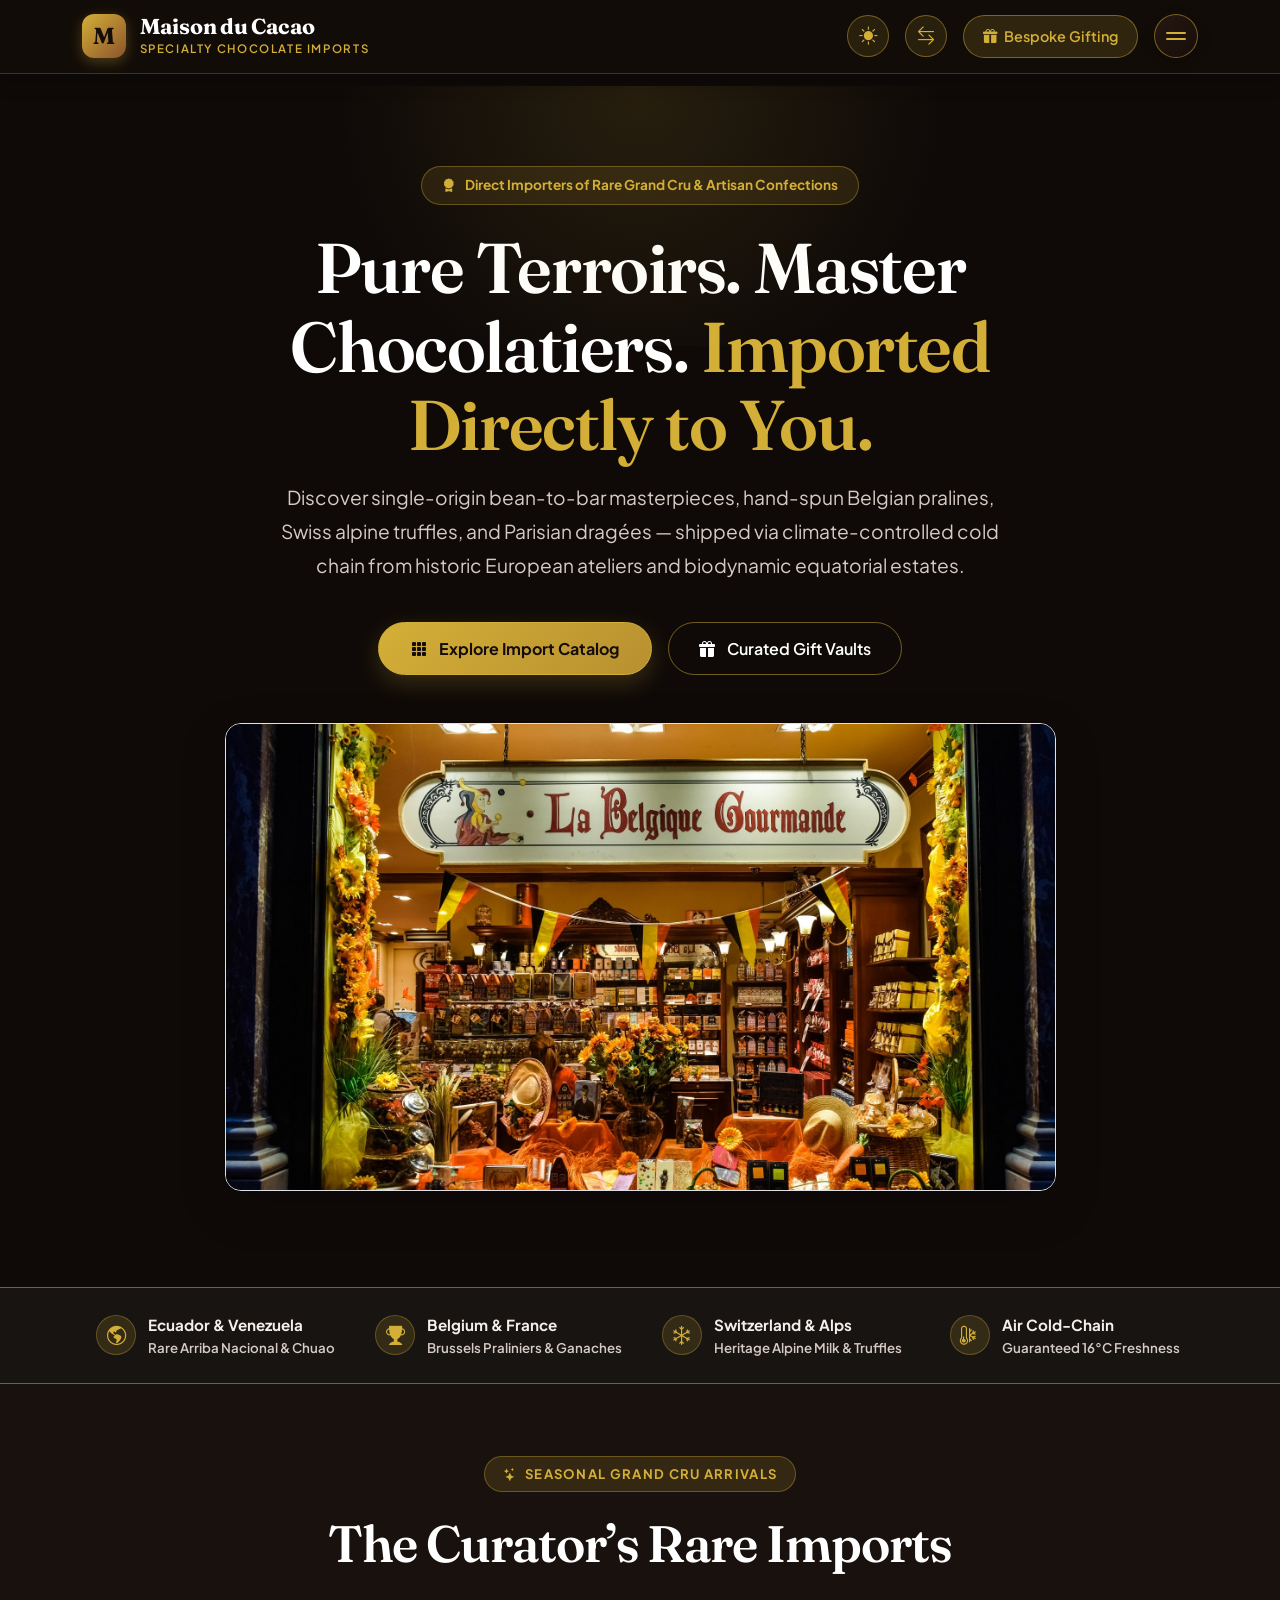
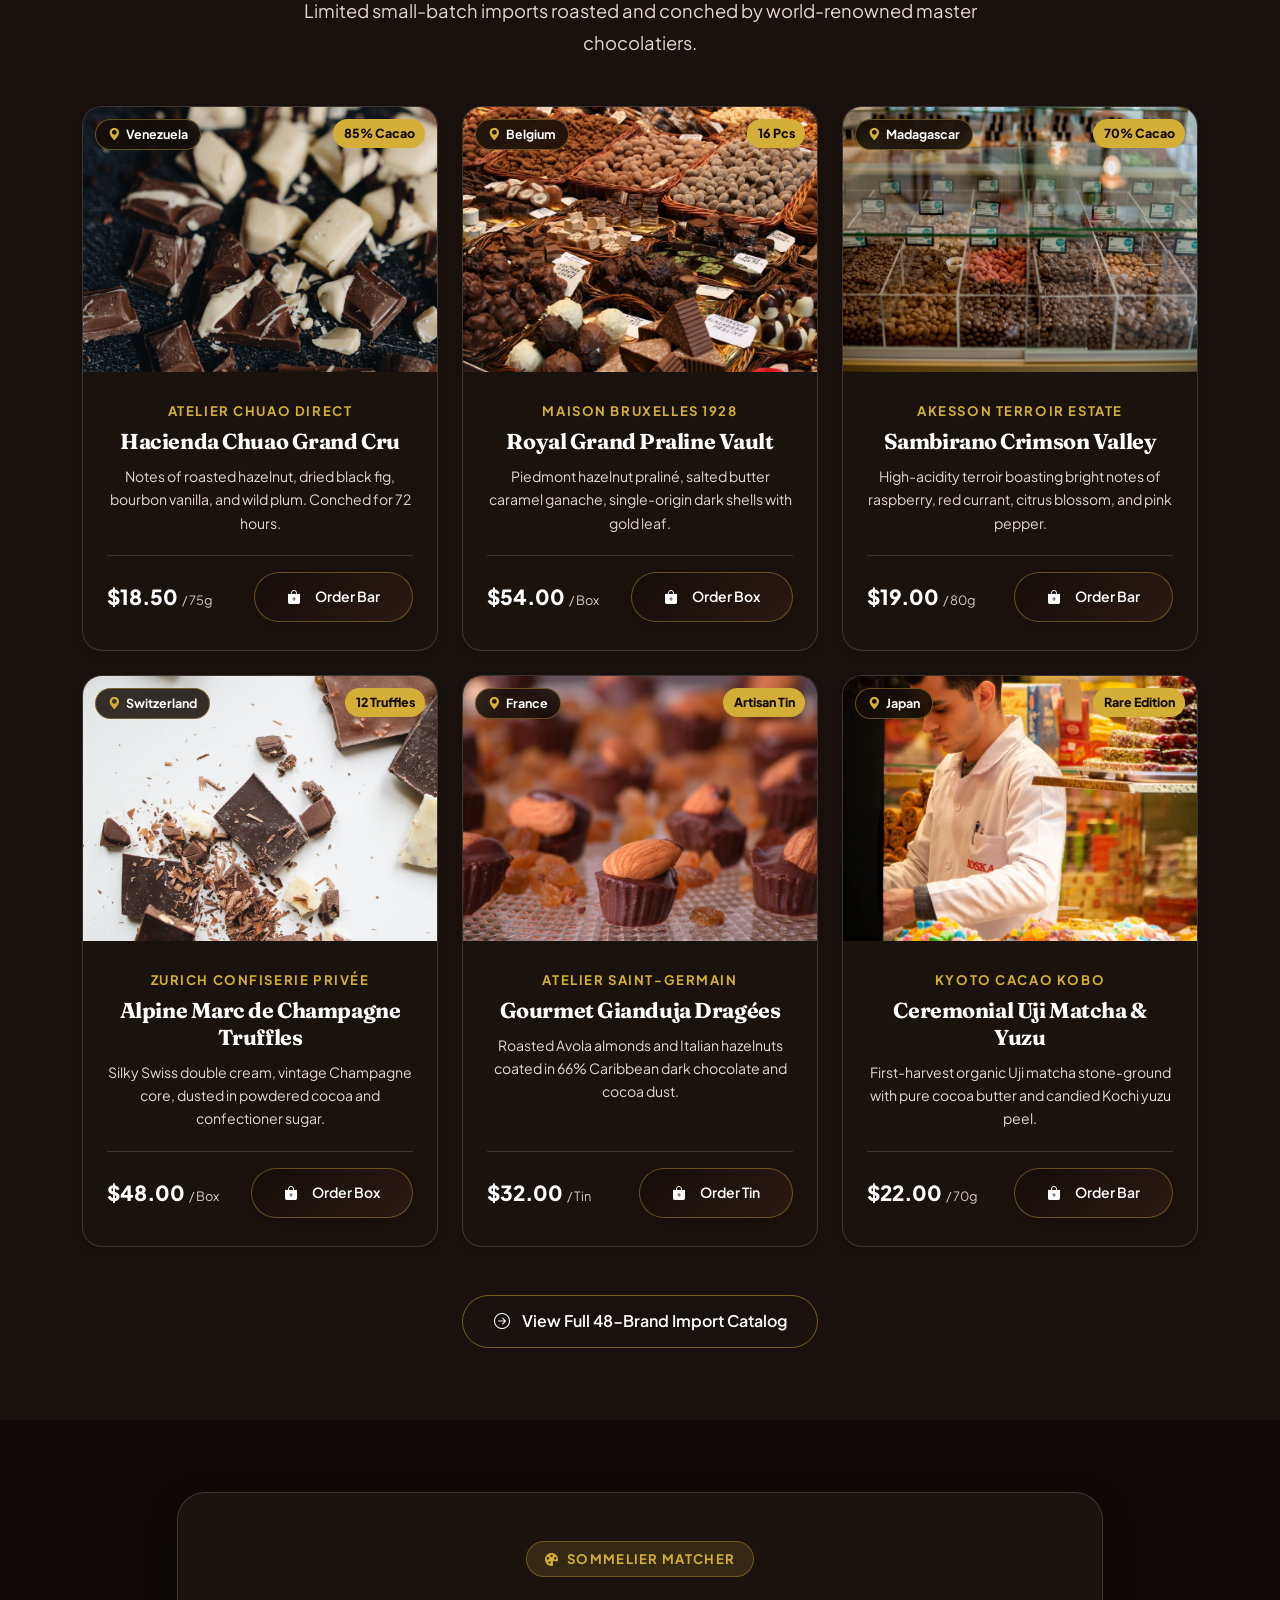
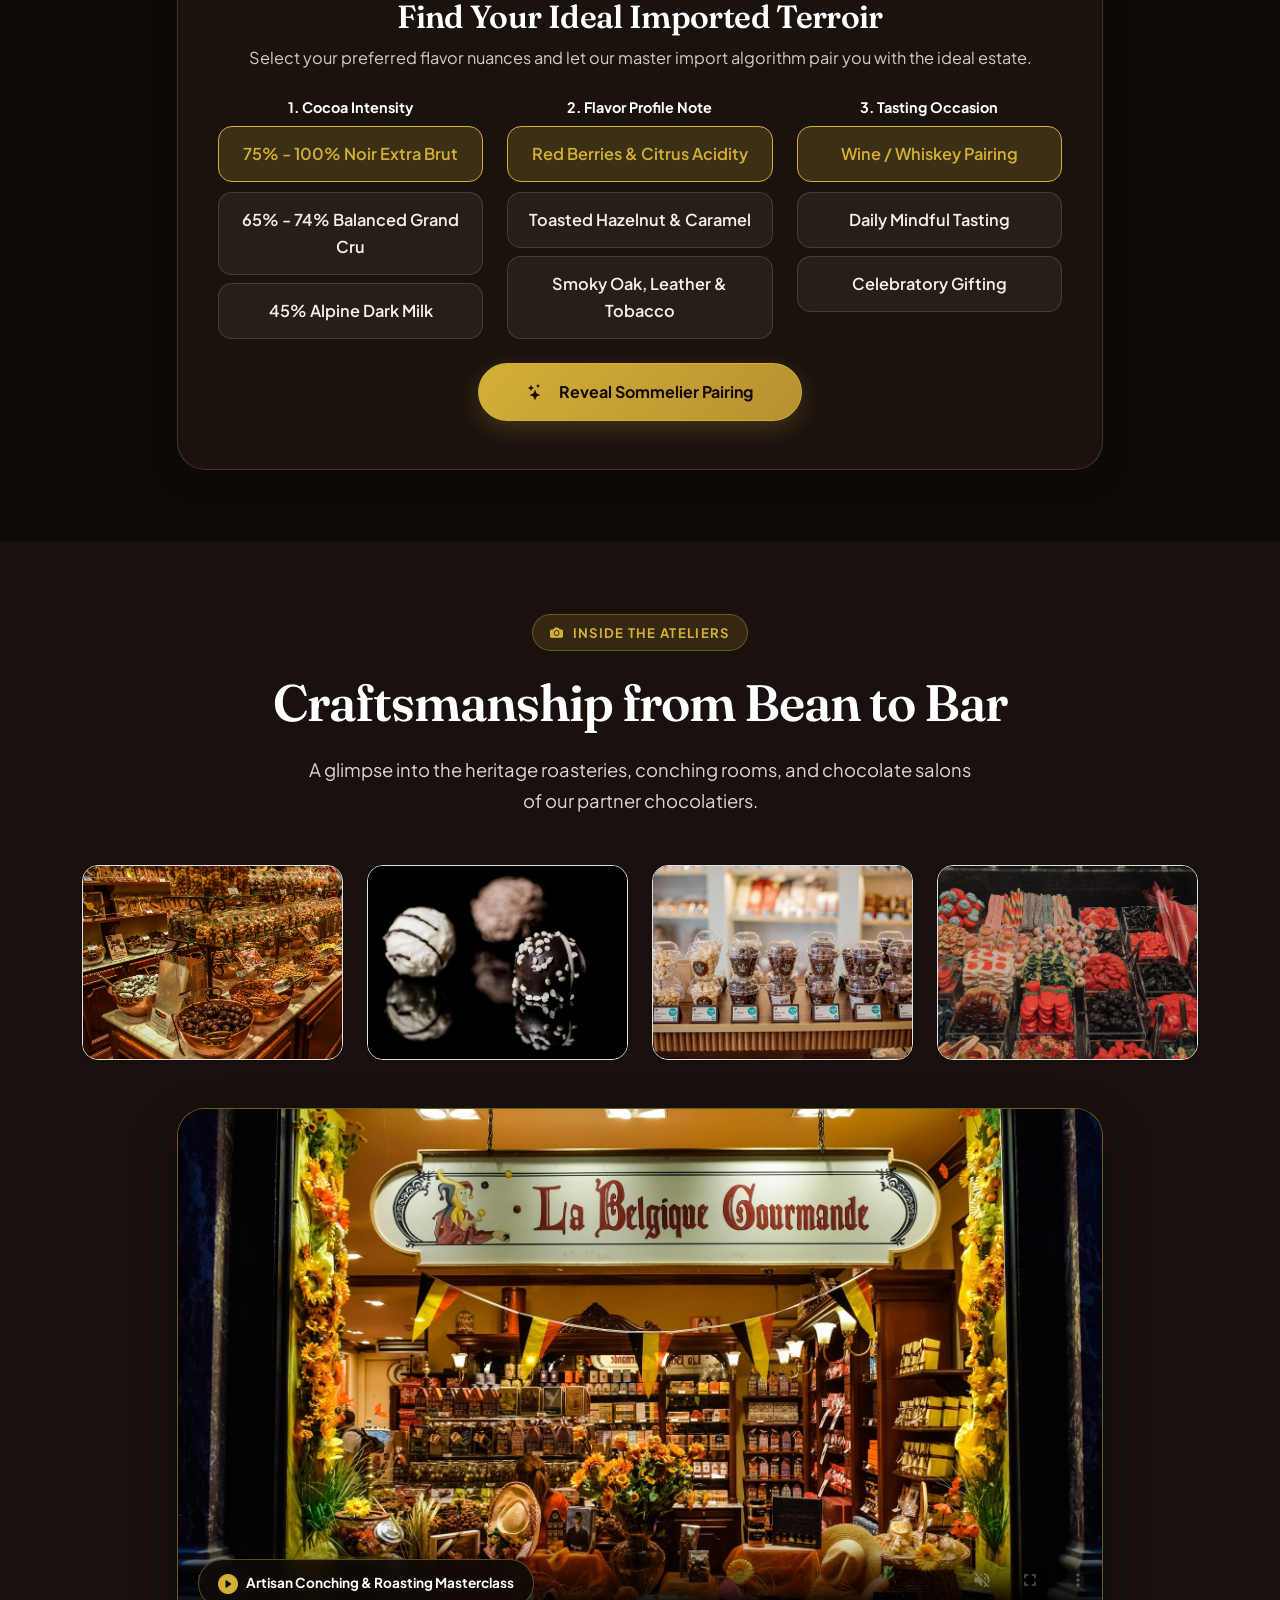
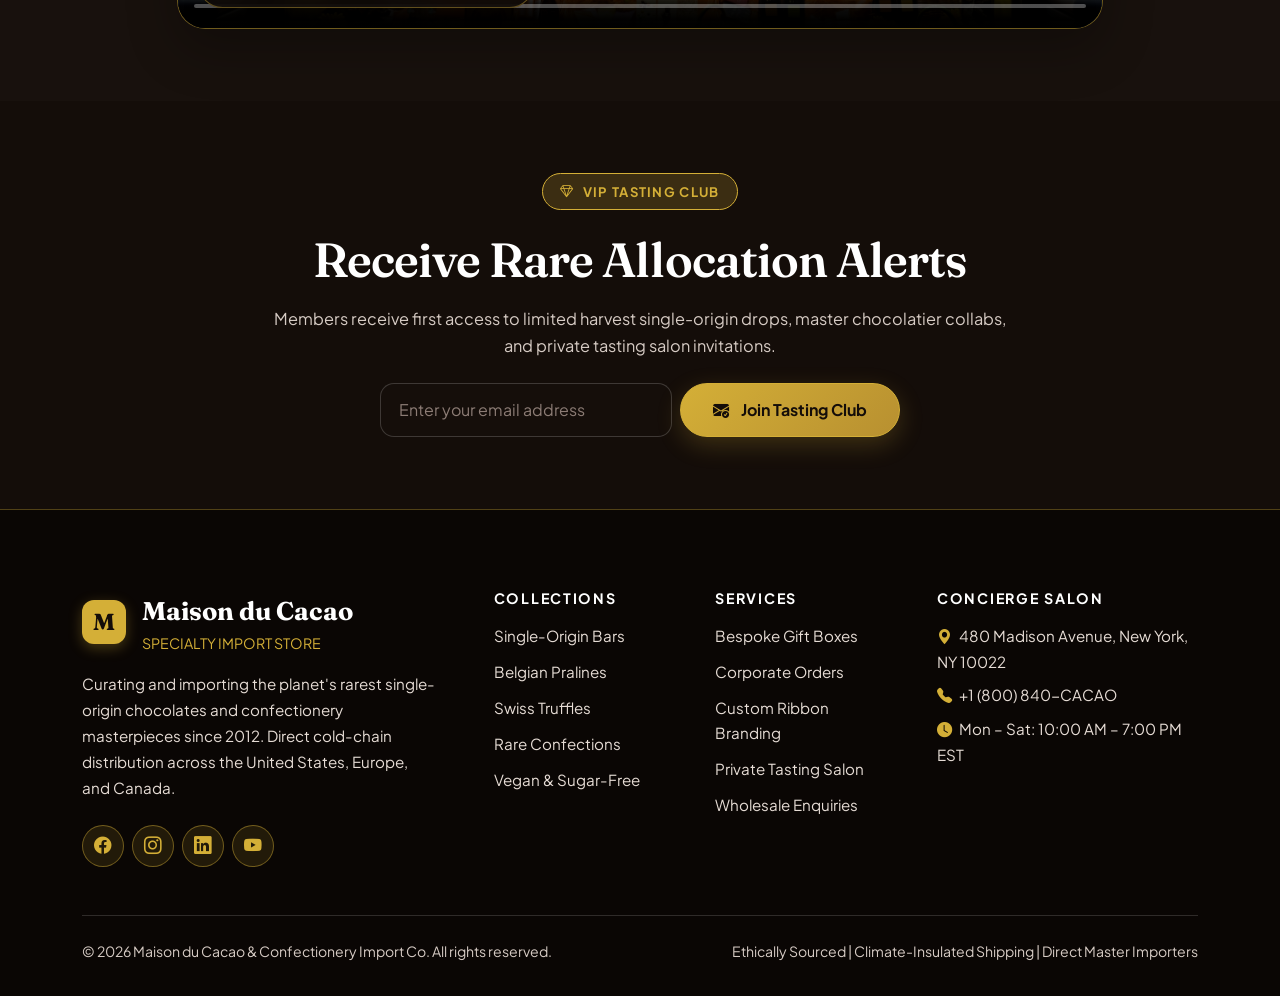
==== index.html @ 56e6d4a6 "feat: complete Maison du Cacao specialty chocolate import store website" ====
<!DOCTYPE html>
<html lang="en" dir="ltr" data-theme="dark">
<head>
  <meta charset="UTF-8">
  <meta name="viewport" content="width=device-width, initial-scale=1.0">
  <title>Maison du Cacao | Specialty Chocolate & Confectionery Import Store</title>
  <meta name="description" content="Direct importers and purveyors of the world's finest single-origin chocolates, Grand Cru tablets, artisanal Belgian pralines, Swiss truffles, and luxury corporate gifting.">

  <!-- Favicon -->
  <link rel="icon" href="data:image/svg+xml,<svg xmlns='http://www.w3.org/2000/svg' viewBox='0 0 100 100'><rect width='100' height='100' rx='20' fill='%23140D09'/><text x='50%' y='66%' font-size='50' font-family='serif' fill='%23D4AF37' text-anchor='middle'>M</text></svg>">

  <!-- Bootstrap 5.3 & Icons -->
  <link href="https://cdn.jsdelivr.net/npm/bootstrap@5.3.3/dist/css/bootstrap.min.css" rel="stylesheet">
  <link rel="stylesheet" href="https://cdn.jsdelivr.net/npm/bootstrap-icons@1.11.3/font/bootstrap-icons.min.css">
  
  <!-- Custom Luxury Stylesheet -->
  <link rel="stylesheet" href="css/style.css">
</head>
<body>

  <!-- Fixed Straight-Line Navigation -->
  <nav class="navbar cacao-navbar fixed-top">
    <div class="container">
      <div class="navbar-straight-wrapper">
        
        <!-- LOGO (Left) -->
        <a class="brand-logo-wrap" href="index.html">
          <div class="brand-symbol">M</div>
          <div class="brand-text-block">
            <span class="brand-name">Maison du Cacao</span>
            <span class="brand-tagline">Specialty Chocolate Imports</span>
          </div>
        </a>

        <!-- Right Side: Theme Toggle + RTL Toggle + Concierge + Magnetic MENU ☰ -->
        <div class="d-flex align-items-center gap-2 gap-sm-3">
          <button type="button" class="theme-toggle-btn" title="Toggle Dark/Light Mode" aria-label="Toggle Theme">
            <i class="bi bi-sun-fill text-gold"></i>
          </button>

          <button type="button" class="dir-toggle-btn" title="Toggle RTL / LTR Direction" aria-label="Toggle Direction">
            <i class="bi bi-arrow-left-right"></i>
          </button>

          <a href="gifting.html" class="concierge-pill d-none d-md-inline-flex">
            <i class="bi bi-gift-fill"></i> Bespoke Gifting
          </a>

          <button type="button" class="magnetic-menu-btn" title="Open Menu" aria-label="Open Fullscreen Menu">
            <div class="menu-hamburger-icon">
              <span></span>
              <span></span>
            </div>
          </button>
        </div>

      </div>
    </div>
  </nav>

  <!-- Fullscreen Magnetic Navigation Overlay -->
  <div id="fullscreenNavOverlay" class="fullscreen-nav-overlay">
    <div class="nav-overlay-header">
      <a class="brand-logo-wrap" href="index.html">
        <div class="brand-symbol" style="background: var(--cacao-gold); color: #140D09;">M</div>
        <div class="brand-text-block">
          <span class="brand-name text-white">Maison du Cacao</span>
          <span class="brand-tagline text-gold">Grand Cru & Confectionery Imports</span>
        </div>
      </a>
      <div class="d-flex align-items-center gap-2">
        <button type="button" class="theme-toggle-btn" title="Toggle Theme" aria-label="Toggle Theme"><i class="bi bi-sun-fill text-gold"></i></button>
        <button type="button" class="dir-toggle-btn" title="Toggle RTL/LTR" aria-label="Toggle Direction"><i class="bi bi-arrow-left-right text-white"></i></button>
        <button type="button" id="navCloseBtn" class="nav-close-btn" aria-label="Close Menu"><span>Close</span> <i class="bi bi-x-lg"></i></button>
      </div>
    </div>

    <div class="nav-overlay-body">
      <ul class="overlay-menu-list">
        <li class="overlay-menu-item">
          <a href="index.html" class="overlay-menu-link" data-preview-img="previewHome1">
            <span class="overlay-menu-num">01</span>
            <span class="overlay-menu-text">HOME 1 — CLASSIC</span>
          </a>
        </li>
        <li class="overlay-menu-item">
          <a href="home2.html" class="overlay-menu-link" data-preview-img="previewHome2">
            <span class="overlay-menu-num">02</span>
            <span class="overlay-menu-text">HOME 2 — GRAND RESERVE</span>
          </a>
        </li>
        <li class="overlay-menu-item">
          <a href="products.html" class="overlay-menu-link" data-preview-img="previewProducts">
            <span class="overlay-menu-num">03</span>
            <span class="overlay-menu-text">PRODUCTS CATALOG</span>
          </a>
        </li>
        <li class="overlay-menu-item">
          <a href="gifting.html" class="overlay-menu-link" data-preview-img="previewGifting">
            <span class="overlay-menu-num">04</span>
            <span class="overlay-menu-text">BESPOKE GIFTING</span>
          </a>
        </li>
        <li class="overlay-menu-item">
          <a href="corporate.html" class="overlay-menu-link" data-preview-img="previewCorporate">
            <span class="overlay-menu-num">05</span>
            <span class="overlay-menu-text">CORPORATE ORDERS</span>
          </a>
        </li>
        <li class="overlay-menu-item">
          <a href="contact.html" class="overlay-menu-link" data-preview-img="previewContact">
            <span class="overlay-menu-num">06</span>
            <span class="overlay-menu-text">CONTACT & SALON</span>
          </a>
        </li>
      </ul>

      <!-- Hover Image Preview Viewport -->
      <div class="overlay-preview-viewport d-none d-lg-block">
        <img id="previewHome1" src="image/dimitrisvetsikas1969-chocolaterie-3590621_1920.jpg" class="overlay-preview-img active" alt="Home Classic">
        <img id="previewHome2" src="image/pexels-valeriya-10323376.jpg" class="overlay-preview-img" alt="Home Grand Reserve">
        <img id="previewProducts" src="image/pexels-alleksana-4113345.jpg" class="overlay-preview-img" alt="Single Origin Chocolate Catalog">
        <img id="previewGifting" src="image/abouyassin-christmas-5816557_1920.jpg" class="overlay-preview-img" alt="Luxury Gifting Suites">
        <img id="previewCorporate" src="image/pexels-gorkemography-1013671176-36921982.jpg" class="overlay-preview-img" alt="Corporate Volume Orders">
        <img id="previewContact" src="image/dimitrisvetsikas1969-chocolaterie-3590622_1920.jpg" class="overlay-preview-img" alt="Boutique & Tasting Salon">
      </div>
    </div>

    <div class="nav-overlay-footer">
      <div class="d-flex align-items-center gap-3">
        <span><i class="bi bi-airplane-engines-fill text-gold me-1"></i> Direct Air-Import Cold Chain</span>
        <span>|</span>
        <span><i class="bi bi-shield-check text-gold me-1"></i> 100% Single-Estate Certified</span>
      </div>
      <div class="small">
        <span>Concierge: concierge@maisonducacao.com</span>
      </div>
    </div>
  </div>

  <!-- Hero Section -->
  <header class="hero-editorial">
    <div class="container">
      <div class="row justify-content-center">
        <div class="col-lg-10 col-xl-9 text-center">
          <div class="hero-badge-pill">
            <i class="bi bi-award-fill text-gold"></i> Direct Importers of Rare Grand Cru & Artisan Confections
          </div>
          <h1 class="serif-heading hero-title-giant mb-3">
            Pure Terroirs. Master Chocolatiers. <span class="text-gold">Imported Directly to You.</span>
          </h1>
          <p class="hero-lead-text text-muted-custom">
            Discover single-origin bean-to-bar masterpieces, hand-spun Belgian pralines, Swiss alpine truffles, and Parisian dragées — shipped via climate-controlled cold chain from historic European ateliers and biodynamic equatorial estates.
          </p>
          <div class="d-flex flex-wrap justify-content-center gap-3 mb-5">
            <a href="products.html" class="btn btn-cacao-gold">
              <i class="bi bi-grid-3x3-gap-fill me-1"></i> Explore Import Catalog
            </a>
            <a href="gifting.html" class="btn btn-cacao-outline">
              <i class="bi bi-gift-fill me-1"></i> Curated Gift Vaults
            </a>
          </div>

          <!-- Hero Image Showcase (Equal 16:9 ratio) -->
          <div class="rounded-4 overflow-hidden border shadow-lg mx-auto" style="max-width: 960px; aspect-ratio: 16 / 9;">
            <img src="image/dimitrisvetsikas1969-chocolaterie-3590621_1920.jpg" alt="Maison du Cacao Artisan Chocolaterie" style="width: 100%; height: 100%; object-fit: cover;">
          </div>
        </div>
      </div>
    </div>
  </header>

  <!-- Origin & Trust Banner -->
  <section class="trust-origin-bar">
    <div class="container">
      <div class="row g-3 justify-content-center text-center">
        <div class="col-6 col-md-3">
          <div class="origin-badge-item justify-content-center">
            <div class="origin-badge-icon"><i class="bi bi-globe-americas"></i></div>
            <div class="text-start">
              <div class="fw-bold">Ecuador & Venezuela</div>
              <div class="small text-muted">Rare Arriba Nacional & Chuao</div>
            </div>
          </div>
        </div>
        <div class="col-6 col-md-3">
          <div class="origin-badge-item justify-content-center">
            <div class="origin-badge-icon"><i class="bi bi-trophy-fill"></i></div>
            <div class="text-start">
              <div class="fw-bold">Belgium & France</div>
              <div class="small text-muted">Brussels Praliniers & Ganaches</div>
            </div>
          </div>
        </div>
        <div class="col-6 col-md-3">
          <div class="origin-badge-item justify-content-center">
            <div class="origin-badge-icon"><i class="bi bi-snow"></i></div>
            <div class="text-start">
              <div class="fw-bold">Switzerland & Alps</div>
              <div class="small text-muted">Heritage Alpine Milk & Truffles</div>
            </div>
          </div>
        </div>
        <div class="col-6 col-md-3">
          <div class="origin-badge-item justify-content-center">
            <div class="origin-badge-icon"><i class="bi bi-thermometer-snow"></i></div>
            <div class="text-start">
              <div class="fw-bold">Air Cold-Chain</div>
              <div class="small text-muted">Guaranteed 16°C Freshness</div>
            </div>
          </div>
        </div>
      </div>
    </div>
  </section>

  <!-- Curator's Seasonal Import Collection (6 Cards with User Images) -->
  <section class="py-5 bg-cream-light">
    <div class="container py-4">
      <div class="text-center mb-5">
        <span class="section-tag"><i class="bi bi-stars"></i> Seasonal Grand Cru Arrivals</span>
        <h2 class="serif-heading section-heading-lg">The Curator’s Rare Imports</h2>
        <p class="section-subhead">
          Limited small-batch imports roasted and conched by world-renowned master chocolatiers.
        </p>
      </div>

      <div class="row g-4">
        
        <!-- Product 1 -->
        <div class="col-12 col-md-6 col-lg-4">
          <div class="chocolate-card">
            <div class="card-img-wrapper">
              <img src="image/pexels-alleksana-4113345.jpg" alt="Chuao 85% Single Origin Dark Chocolate">
              <span class="origin-tag-pill"><i class="bi bi-geo-alt-fill text-gold"></i> Venezuela</span>
              <span class="cocoa-pct-badge">85% Cacao</span>
            </div>
            <div class="chocolate-card-body">
              <div class="choc-brand-title">Atelier Chuao Direct</div>
              <h3 class="choc-product-name">Hacienda Chuao Grand Cru</h3>
              <p class="choc-flavor-notes">Notes of roasted hazelnut, dried black fig, bourbon vanilla, and wild plum. Conched for 72 hours.</p>
              <div class="choc-price-row">
                <div class="choc-price">$18.50 <small class="text-muted fw-normal" style="font-size: 0.8rem;">/ 75g</small></div>
                <a href="products.html" class="btn btn-cacao-primary btn-sm"><i class="bi bi-bag-plus-fill me-1"></i> Order Bar</a>
              </div>
            </div>
          </div>
        </div>

        <!-- Product 2 -->
        <div class="col-12 col-md-6 col-lg-4">
          <div class="chocolate-card">
            <div class="card-img-wrapper">
              <img src="image/platus-chocolates-656087_1920.jpg" alt="Brussels Royal Pralines Selection">
              <span class="origin-tag-pill"><i class="bi bi-geo-alt-fill text-gold"></i> Belgium</span>
              <span class="cocoa-pct-badge">16 Pcs</span>
            </div>
            <div class="chocolate-card-body">
              <div class="choc-brand-title">Maison Bruxelles 1928</div>
              <h3 class="choc-product-name">Royal Grand Praline Vault</h3>
              <p class="choc-flavor-notes">Piedmont hazelnut praliné, salted butter caramel ganache, single-origin dark shells with gold leaf.</p>
              <div class="choc-price-row">
                <div class="choc-price">$54.00 <small class="text-muted fw-normal" style="font-size: 0.8rem;">/ Box</small></div>
                <a href="products.html" class="btn btn-cacao-primary btn-sm"><i class="bi bi-bag-plus-fill me-1"></i> Order Box</a>
              </div>
            </div>
          </div>
        </div>

        <!-- Product 3 -->
        <div class="col-12 col-md-6 col-lg-4">
          <div class="chocolate-card">
            <div class="card-img-wrapper">
              <img src="image/pexels-valeriya-10323388.jpg" alt="Madagascar Sambirano Ruby & Dark Assortment">
              <span class="origin-tag-pill"><i class="bi bi-geo-alt-fill text-gold"></i> Madagascar</span>
              <span class="cocoa-pct-badge">70% Cacao</span>
            </div>
            <div class="chocolate-card-body">
              <div class="choc-brand-title">Akesson Terroir Estate</div>
              <h3 class="choc-product-name">Sambirano Crimson Valley</h3>
              <p class="choc-flavor-notes">High-acidity terroir boasting bright notes of raspberry, red currant, citrus blossom, and pink pepper.</p>
              <div class="choc-price-row">
                <div class="choc-price">$19.00 <small class="text-muted fw-normal" style="font-size: 0.8rem;">/ 80g</small></div>
                <a href="products.html" class="btn btn-cacao-primary btn-sm"><i class="bi bi-bag-plus-fill me-1"></i> Order Bar</a>
              </div>
            </div>
          </div>
        </div>

        <!-- Product 4 -->
        <div class="col-12 col-md-6 col-lg-4">
          <div class="chocolate-card">
            <div class="card-img-wrapper">
              <img src="image/pexels-polina-tankilevitch-4110093.jpg" alt="Swiss Alpine Truffles">
              <span class="origin-tag-pill"><i class="bi bi-geo-alt-fill text-gold"></i> Switzerland</span>
              <span class="cocoa-pct-badge">12 Truffles</span>
            </div>
            <div class="chocolate-card-body">
              <div class="choc-brand-title">Zurich Confiserie Privée</div>
              <h3 class="choc-product-name">Alpine Marc de Champagne Truffles</h3>
              <p class="choc-flavor-notes">Silky Swiss double cream, vintage Champagne core, dusted in powdered cocoa and confectioner sugar.</p>
              <div class="choc-price-row">
                <div class="choc-price">$48.00 <small class="text-muted fw-normal" style="font-size: 0.8rem;">/ Box</small></div>
                <a href="products.html" class="btn btn-cacao-primary btn-sm"><i class="bi bi-bag-plus-fill me-1"></i> Order Box</a>
              </div>
            </div>
          </div>
        </div>

        <!-- Product 5 -->
        <div class="col-12 col-md-6 col-lg-4">
          <div class="chocolate-card">
            <div class="card-img-wrapper">
              <img src="image/explorerbob-almond-2629252_1920.jpg" alt="Parisian Dark Hazelnut Dragées">
              <span class="origin-tag-pill"><i class="bi bi-geo-alt-fill text-gold"></i> France</span>
              <span class="cocoa-pct-badge">Artisan Tin</span>
            </div>
            <div class="chocolate-card-body">
              <div class="choc-brand-title">Atelier Saint-Germain</div>
              <h3 class="choc-product-name">Gourmet Gianduja Dragées</h3>
              <p class="choc-flavor-notes">Roasted Avola almonds and Italian hazelnuts coated in 66% Caribbean dark chocolate and cocoa dust.</p>
              <div class="choc-price-row">
                <div class="choc-price">$32.00 <small class="text-muted fw-normal" style="font-size: 0.8rem;">/ Tin</small></div>
                <a href="products.html" class="btn btn-cacao-primary btn-sm"><i class="bi bi-bag-plus-fill me-1"></i> Order Tin</a>
              </div>
            </div>
          </div>
        </div>

        <!-- Product 6 -->
        <div class="col-12 col-md-6 col-lg-4">
          <div class="chocolate-card">
            <div class="card-img-wrapper">
              <img src="image/pexels-alimuart-14836741.jpg" alt="Kyoto Ceremonial Uji Matcha White Chocolate">
              <span class="origin-tag-pill"><i class="bi bi-geo-alt-fill text-gold"></i> Japan</span>
              <span class="cocoa-pct-badge">Rare Edition</span>
            </div>
            <div class="chocolate-card-body">
              <div class="choc-brand-title">Kyoto Cacao Kobo</div>
              <h3 class="choc-product-name">Ceremonial Uji Matcha & Yuzu</h3>
              <p class="choc-flavor-notes">First-harvest organic Uji matcha stone-ground with pure cocoa butter and candied Kochi yuzu peel.</p>
              <div class="choc-price-row">
                <div class="choc-price">$22.00 <small class="text-muted fw-normal" style="font-size: 0.8rem;">/ 70g</small></div>
                <a href="products.html" class="btn btn-cacao-primary btn-sm"><i class="bi bi-bag-plus-fill me-1"></i> Order Bar</a>
              </div>
            </div>
          </div>
        </div>

      </div>

      <div class="text-center mt-5">
        <a href="products.html" class="btn btn-cacao-outline">
          <i class="bi bi-arrow-right-circle me-1"></i> View Full 48-Brand Import Catalog
        </a>
      </div>
    </div>
  </section>

  <!-- Interactive Chocolate Tasting Profile Matcher -->
  <section class="py-5">
    <div class="container py-4">
      <div class="row justify-content-center">
        <div class="col-lg-10">
          <div class="quiz-box">
            <div class="text-center mb-4">
              <span class="section-tag"><i class="bi bi-palette-fill"></i> Sommelier Matcher</span>
              <h2 class="serif-heading mb-2">Find Your Ideal Imported Terroir</h2>
              <p class="text-muted-custom">
                Select your preferred flavor nuances and let our master import algorithm pair you with the ideal estate.
              </p>
            </div>

            <form id="flavorMatcherForm">
              <div class="row g-4 mb-4">
                
                <div class="col-md-4 quiz-group">
                  <label class="form-label d-block text-center mb-2">1. Cocoa Intensity</label>
                  <div class="d-flex flex-column gap-2">
                    <div class="quiz-option-pill active" data-val="dark-high">75% - 100% Noir Extra Brut</div>
                    <div class="quiz-option-pill" data-val="dark-med">65% - 74% Balanced Grand Cru</div>
                    <div class="quiz-option-pill" data-val="milk">45% Alpine Dark Milk</div>
                  </div>
                </div>

                <div class="col-md-4 quiz-group">
                  <label class="form-label d-block text-center mb-2">2. Flavor Profile Note</label>
                  <div class="d-flex flex-column gap-2">
                    <div class="quiz-option-pill active" data-val="fruit">Red Berries & Citrus Acidity</div>
                    <div class="quiz-option-pill" data-val="nutty">Toasted Hazelnut & Caramel</div>
                    <div class="quiz-option-pill" data-val="woody">Smoky Oak, Leather & Tobacco</div>
                  </div>
                </div>

                <div class="col-md-4 quiz-group">
                  <label class="form-label d-block text-center mb-2">3. Tasting Occasion</label>
                  <div class="d-flex flex-column gap-2">
                    <div class="quiz-option-pill active" data-val="wine">Wine / Whiskey Pairing</div>
                    <div class="quiz-option-pill" data-val="solo">Daily Mindful Tasting</div>
                    <div class="quiz-option-pill" data-val="gift">Celebratory Gifting</div>
                  </div>
                </div>

              </div>

              <div class="text-center">
                <button type="submit" class="btn btn-cacao-gold px-5 py-3">
                  <i class="bi bi-stars me-2"></i> Reveal Sommelier Pairing
                </button>
              </div>
            </form>

            <!-- Quiz Result Card (Interactive output) -->
            <div id="flavorResultCard" class="mt-4 p-4 rounded-4 bg-gold-subtle border-gold text-center" style="display: none;">
              <span class="badge bg-noir text-gold px-3 py-2 mb-2"><i class="bi bi-check-circle-fill me-1"></i> Perfect Match Identified</span>
              <h3 class="serif-heading mb-2">Hacienda Victoria (Ecuador 78% Arriba Nacional)</h3>
              <p class="text-muted-custom small mb-3">
                Paired for intense floral jasmine, dark berry brightness, and a velvet caramel finish that harmonizes magnificently with high-proof spirits and bold red wines.
              </p>
              <div class="d-flex justify-content-center gap-3">
                <a href="products.html" class="btn btn-cacao-primary btn-sm">Add to Tasting Flight ($17.50)</a>
                <a href="gifting.html" class="btn btn-cacao-outline btn-sm">Build in Custom Vault</a>
              </div>
            </div>

          </div>
        </div>
      </div>
    </div>
  </section>

  <!-- Terroir Gallery & Master Ateliers (4 User Images) -->
  <section class="py-5 bg-cream-light">
    <div class="container py-4">
      <div class="text-center mb-5">
        <span class="section-tag"><i class="bi bi-camera-fill"></i> Inside the Ateliers</span>
        <h2 class="serif-heading section-heading-lg">Craftsmanship from Bean to Bar</h2>
        <p class="section-subhead">
          A glimpse into the heritage roasteries, conching rooms, and chocolate salons of our partner chocolatiers.
        </p>
      </div>

      <div class="row g-4 mb-5">
        <div class="col-6 col-md-3">
          <div class="rounded-4 overflow-hidden border shadow-sm" style="aspect-ratio: 4 / 3;">
            <img src="image/dimitrisvetsikas1969-chocolaterie-3590622_1920.jpg" alt="Master Chocolaterie Atelier" style="width: 100%; height: 100%; object-fit: cover;">
          </div>
        </div>
        <div class="col-6 col-md-3">
          <div class="rounded-4 overflow-hidden border shadow-sm" style="aspect-ratio: 4 / 3;">
            <img src="image/alexanderstein-chocolate-candy-182861_1920.jpg" alt="Hand-Dipped Pralines" style="width: 100%; height: 100%; object-fit: cover;">
          </div>
        </div>
        <div class="col-6 col-md-3">
          <div class="rounded-4 overflow-hidden border shadow-sm" style="aspect-ratio: 4 / 3;">
            <img src="image/pexels-valeriya-10323376.jpg" alt="Gourmet Chocolate Bars" style="width: 100%; height: 100%; object-fit: cover;">
          </div>
        </div>
        <div class="col-6 col-md-3">
          <div class="rounded-4 overflow-hidden border shadow-sm" style="aspect-ratio: 4 / 3;">
            <img src="image/pexels-melvin-silva-682283785-18180778.jpg" alt="Artisanal Truffle Platter" style="width: 100%; height: 100%; object-fit: cover;">
          </div>
        </div>
      </div>

      <!-- Cinematic Atelier Video Showcase -->
      <div class="row justify-content-center">
        <div class="col-lg-10">
          <div class="video-showcase-wrapper">
            <video autoplay muted loop playsinline controls poster="image/dimitrisvetsikas1969-chocolaterie-3590621_1920.jpg">
              <source src="vi9deos/122508-725502916_medium.mp4" type="video/mp4">
              Your browser does not support the video tag.
            </video>
            <div class="video-overlay-badge">
              <i class="bi bi-play-circle-fill text-gold fs-5"></i>
              <span>Artisan Conching & Roasting Masterclass</span>
            </div>
          </div>
        </div>
      </div>
    </div>
  </section>

  <!-- VIP Tasting Salon & Newsletter Subscription -->
  <section class="py-5 bg-noir">
    <div class="container py-4 text-center">
      <div class="row justify-content-center">
        <div class="col-lg-8">
          <span class="section-tag" style="background: rgba(212, 175, 55, 0.2); border-color: var(--cacao-gold);"><i class="bi bi-gem"></i> VIP Tasting Club</span>
          <h2 class="serif-heading text-white mb-3" style="font-size: clamp(2rem, 4vw, 3rem);">Receive Rare Allocation Alerts</h2>
          <p class="text-muted mb-4">
            Members receive first access to limited harvest single-origin drops, master chocolatier collabs, and private tasting salon invitations.
          </p>
          <form class="cacao-ajax-form d-flex flex-column flex-sm-row gap-2 justify-content-center max-w-lg mx-auto" style="max-width: 520px; margin: 0 auto;">
            <input type="email" class="form-control" placeholder="Enter your email address" required>
            <button type="submit" class="btn btn-cacao-gold text-nowrap">
              <i class="bi bi-envelope-check-fill me-1"></i> Join Tasting Club
            </button>
          </form>
        </div>
      </div>
    </div>
  </section>

  <!-- Luxury Footer -->
  <footer class="cacao-footer">
    <div class="container">
      <div class="row g-4 justify-content-between mb-5">
        
        <div class="col-lg-4 text-start">
          <div class="d-flex align-items-center gap-3 mb-3">
            <div class="brand-symbol">M</div>
            <div>
              <div class="footer-brand-title mb-0">Maison du Cacao</div>
              <div class="small text-gold text-uppercase tracking-widest">Specialty Import Store</div>
            </div>
          </div>
          <p class="small text-muted mb-4">
            Curating and importing the planet's rarest single-origin chocolates and confectionery masterpieces since 2012. Direct cold-chain distribution across the United States, Europe, and Canada.
          </p>
          <div class="footer-social-links d-flex gap-2">
            <a href="https://facebook.com" target="_blank" rel="noopener noreferrer" title="Facebook"><i class="bi bi-facebook"></i></a>
            <a href="https://instagram.com" target="_blank" rel="noopener noreferrer" title="Instagram"><i class="bi bi-instagram"></i></a>
            <a href="https://linkedin.com" target="_blank" rel="noopener noreferrer" title="LinkedIn"><i class="bi bi-linkedin"></i></a>
            <a href="https://youtube.com" target="_blank" rel="noopener noreferrer" title="YouTube"><i class="bi bi-youtube"></i></a>
          </div>
        </div>

        <div class="col-6 col-md-3 col-lg-2 text-start">
          <h5 class="text-white text-uppercase small fw-bold mb-3 tracking-widest">Collections</h5>
          <ul class="footer-links-list small">
            <li><a href="products.html">Single-Origin Bars</a></li>
            <li><a href="products.html">Belgian Pralines</a></li>
            <li><a href="products.html">Swiss Truffles</a></li>
            <li><a href="products.html">Rare Confections</a></li>
            <li><a href="products.html">Vegan & Sugar-Free</a></li>
          </ul>
        </div>

        <div class="col-6 col-md-3 col-lg-2 text-start">
          <h5 class="text-white text-uppercase small fw-bold mb-3 tracking-widest">Services</h5>
          <ul class="footer-links-list small">
            <li><a href="gifting.html">Bespoke Gift Boxes</a></li>
            <li><a href="corporate.html">Corporate Orders</a></li>
            <li><a href="corporate.html">Custom Ribbon Branding</a></li>
            <li><a href="contact.html">Private Tasting Salon</a></li>
            <li><a href="contact.html">Wholesale Enquiries</a></li>
          </ul>
        </div>

        <div class="col-md-6 col-lg-3 text-start">
          <h5 class="text-white text-uppercase small fw-bold mb-3 tracking-widest">Concierge Salon</h5>
          <p class="small text-muted mb-2"><i class="bi bi-geo-alt-fill text-gold me-1"></i> 480 Madison Avenue, New York, NY 10022</p>
          <p class="small text-muted mb-2"><i class="bi bi-telephone-fill text-gold me-1"></i> +1 (800) 840-CACAO</p>
          <p class="small text-muted mb-0"><i class="bi bi-clock-fill text-gold me-1"></i> Mon – Sat: 10:00 AM – 7:00 PM EST</p>
        </div>

      </div>

      <div class="border-top pt-4 text-center small text-muted d-flex flex-column flex-md-row justify-content-between align-items-center gap-2">
        <span>&copy; 2026 Maison du Cacao & Confectionery Import Co. All rights reserved.</span>
        <span>Ethically Sourced | Climate-Insulated Shipping | Direct Master Importers</span>
      </div>
    </div>
  </footer>

  <script src="https://cdn.jsdelivr.net/npm/bootstrap@5.3.3/dist/js/bootstrap.bundle.min.js"></script>
  <script src="js/main.js"></script>
</body>
</html>
---- css/style.css ----
/* ==========================================================================
   MAISON DU CACAO & CONFECTIONERY IMPORT CO.
   Master Luxury Stylesheet - Specialty Chocolate & Artisan Imports
   Palette: Noir Cacao, Hazelnut, Champagne Gold, Vanilla Silk, Ruby Berry
   ========================================================================== */

@import url('https://fonts.googleapis.com/css2?family=Fraunces:ital,opsz,wght@0,9..144,300;0,9..144,400;0,9..144,500;0,9..144,600;0,9..144,700;1,9..144,400;1,9..144,600&family=Plus+Jakarta+Sans:wght@300;400;500;600;700;800&display=swap');

:root {
  /* Brand Tokens - Light Theme */
  --cacao-noir: #140D09;
  --cacao-noir-deep: #0D0705;
  --cacao-dark: #231610;
  --cacao-hazelnut: #4A2E1C;
  --cacao-caramel: #8C532B;
  --cacao-gold: #D4AF37;
  --cacao-gold-light: #F3E5AB;
  --cacao-gold-hover: #E5C378;
  --cacao-ruby: #8A2B3A;
  --cacao-ruby-subtle: #FBECEE;
  --cacao-cream: #FAF6F0;
  --cacao-cream-light: #FDFBF8;
  --cacao-cream-dark: #EFE8DC;
  --cacao-charcoal: #2A1F1B;
  --cacao-muted: #73655E;
  --cacao-border: rgba(35, 22, 16, 0.12);
  --cacao-border-gold: rgba(212, 175, 55, 0.35);

  /* Typography */
  --font-serif: 'Fraunces', Georgia, serif;
  --font-sans: 'Plus Jakarta Sans', -apple-system, BlinkMacSystemFont, 'Segoe UI', Roboto, sans-serif;

  /* Shadows */
  --shadow-sm: 0 4px 12px rgba(0, 0, 0, 0.1);
  --shadow-md: 0 10px 30px rgba(0, 0, 0, 0.18);
  --shadow-lg: 0 20px 50px rgba(0, 0, 0, 0.28);
  --shadow-gold: 0 8px 24px rgba(212, 175, 55, 0.22);
  --shadow-float: 0 25px 60px -15px rgba(0, 0, 0, 0.35);

  /* Radii */
  --radius-sm: 8px;
  --radius-md: 14px;
  --radius-lg: 20px;
  --radius-xl: 28px;
  --radius-pill: 9999px;

  /* Transitions */
  --transition-fast: 0.2s cubic-bezier(0.16, 1, 0.3, 1);
  --transition-base: 0.3s cubic-bezier(0.16, 1, 0.3, 1);
  --transition-smooth: 0.5s cubic-bezier(0.16, 1, 0.3, 1);
}

/* ==========================================================================
   Dark Theme (Default Noir Tasting Salon Aesthetic)
   ========================================================================== */
[data-theme="dark"], body.theme-dark {
  --cacao-cream: #0F0A08;
  --cacao-cream-light: #18110D;
  --cacao-cream-dark: #221611;
  --cacao-charcoal: #F5EFEB;
  --cacao-muted: #D1C4BC;
  --cacao-border: rgba(255, 255, 255, 0.14);
  --cacao-border-gold: rgba(212, 175, 55, 0.5);
  --cacao-ruby-subtle: rgba(138, 43, 58, 0.22);
}

[data-theme="dark"] body {
  background-color: #0F0A08 !important;
  color: #F5EFEB !important;
}

[data-theme="dark"] h1, 
[data-theme="dark"] h2, 
[data-theme="dark"] h3, 
[data-theme="dark"] h4, 
[data-theme="dark"] .serif-heading,
[data-theme="dark"] .text-cacao-dark,
[data-theme="dark"] a.text-cacao-dark {
  color: #FFFFFF !important;
}

[data-theme="dark"] h5, 
[data-theme="dark"] h6 {
  color: #F8F5F0 !important;
}

[data-theme="dark"] p {
  color: #E2D7D0 !important;
}

[data-theme="dark"] .text-muted,
[data-theme="dark"] small.text-muted,
[data-theme="dark"] .text-muted-custom {
  color: #D6CBC4 !important;
}

.text-muted,
small.text-muted {
  color: #614F44 !important;
}

[data-theme="dark"] .bg-cream { background-color: #0F0A08 !important; }
[data-theme="dark"] .bg-cream-light { background-color: #18110D !important; }
[data-theme="dark"] .bg-white { background-color: #1E1510 !important; color: #F5EFEB !important; }

/* All Cards in Dark Mode */
[data-theme="dark"] .chocolate-card,
[data-theme="dark"] .origin-card,
[data-theme="dark"] .gifting-suite-card,
[data-theme="dark"] .corporate-tier-card,
[data-theme="dark"] .quiz-box,
[data-theme="dark"] .calculator-box,
[data-theme="dark"] .contact-info-card,
[data-theme="dark"] .contact-form-box,
[data-theme="dark"] .tasting-flight-card,
[data-theme="dark"] .modal-content {
  background-color: #1A120D !important;
  border-color: rgba(255, 255, 255, 0.15) !important;
  color: #F5EFEB !important;
}

/* ==========================================================================
   Base & Reset
   ========================================================================== */
*, *::before, *::after {
  box-sizing: border-box;
}

html {
  scroll-behavior: smooth;
}

/* RTL Support */
html[dir="rtl"] body { direction: rtl; text-align: right; }
html[dir="ltr"] body { direction: ltr; text-align: left; }
[dir="rtl"] .text-start { text-align: right !important; }
[dir="rtl"] .text-end { text-align: left !important; }

body {
  font-family: var(--font-sans);
  background-color: var(--cacao-cream);
  color: var(--cacao-charcoal);
  line-height: 1.65;
  font-size: 1.02rem;
  overflow-x: hidden;
  -webkit-font-smoothing: antialiased;
  -moz-osx-font-smoothing: grayscale;
}

body:not(.no-navbar-pad) {
  padding-top: 86px !important;
}

@media (max-width: 576px) {
  body:not(.no-navbar-pad) {
    padding-top: 76px !important;
  }
}

/* Typography Classes */
h1, h2, h3, h4, .serif-heading {
  font-family: var(--font-serif);
  color: var(--cacao-noir);
  font-weight: 600;
  line-height: 1.25;
  letter-spacing: -0.02em;
}

h5, h6 {
  font-family: var(--font-sans);
  color: var(--cacao-noir);
  font-weight: 700;
  letter-spacing: -0.01em;
}

p {
  color: #4D3F37;
  margin-bottom: 1.25rem;
}

a {
  color: var(--cacao-noir);
  text-decoration: none;
  transition: color var(--transition-fast);
}

a:hover {
  color: var(--cacao-gold);
}

img {
  max-width: 100%;
  height: auto;
  display: block;
}

/* Utilities & Color Helpers */
.bg-cream { background-color: var(--cacao-cream) !important; }
.bg-cream-light { background-color: var(--cacao-cream-light) !important; }
.bg-noir { background-color: var(--cacao-noir) !important; color: #FFFFFF; }
.bg-hazelnut { background-color: var(--cacao-hazelnut) !important; color: #FFFFFF; }
.bg-gold-subtle { background-color: rgba(212, 175, 55, 0.12) !important; }
.bg-ruby-subtle { background-color: var(--cacao-ruby-subtle) !important; }

.text-gold { color: var(--cacao-gold) !important; }
.text-gold-hover:hover { color: var(--cacao-gold-hover) !important; }
.text-hazelnut { color: var(--cacao-hazelnut) !important; }
.text-cacao-dark { color: var(--cacao-noir) !important; }
.text-ruby { color: var(--cacao-ruby) !important; }
.text-muted-custom { color: var(--cacao-muted) !important; }

.border-gold { border-color: var(--cacao-border-gold) !important; }

/* Section Headers */
.section-tag {
  display: inline-flex;
  align-items: center;
  justify-content: center;
  gap: 0.5rem;
  padding: 0.4rem 1.1rem;
  border-radius: var(--radius-pill);
  font-size: 0.82rem;
  font-weight: 700;
  letter-spacing: 0.1em;
  text-transform: uppercase;
  background-color: rgba(212, 175, 55, 0.15);
  color: var(--cacao-gold);
  border: 1px solid rgba(212, 175, 55, 0.35);
  margin: 0 auto 1.25rem auto;
  text-align: center;
}

.section-heading-lg {
  font-size: clamp(2.2rem, 4vw, 3.4rem);
  margin-bottom: 1.2rem;
  text-align: center;
  margin-left: auto;
  margin-right: auto;
}

.section-subhead {
  font-size: 1.15rem;
  color: var(--cacao-muted);
  max-width: 680px;
  line-height: 1.7;
  text-align: center;
  margin-left: auto;
  margin-right: auto;
}

/* ==========================================================================
   Buttons
   ========================================================================== */
.btn-cacao-primary {
  background: linear-gradient(135deg, var(--cacao-noir) 0%, #2A1A13 100%);
  color: #FFFFFF !important;
  font-weight: 600;
  padding: 0.85rem 2rem;
  border-radius: var(--radius-pill);
  border: 1px solid rgba(212, 175, 55, 0.4);
  display: inline-flex;
  align-items: center;
  justify-content: center;
  gap: 0.6rem;
  transition: all var(--transition-base);
  box-shadow: 0 6px 18px rgba(20, 13, 9, 0.3);
}

.btn-cacao-primary:hover {
  background: linear-gradient(135deg, #3D261A 0%, var(--cacao-noir) 100%);
  border-color: var(--cacao-gold);
  transform: translateY(-2px);
  box-shadow: var(--shadow-gold);
  color: var(--cacao-gold) !important;
}

.btn-cacao-gold {
  background: linear-gradient(135deg, #D4AF37 0%, #B89030 100%);
  color: #140D09 !important;
  font-weight: 700;
  padding: 0.85rem 2rem;
  border-radius: var(--radius-pill);
  border: 1px solid #D4AF37;
  display: inline-flex;
  align-items: center;
  justify-content: center;
  gap: 0.5rem;
  transition: all var(--transition-base);
  box-shadow: var(--shadow-gold);
}

.btn-cacao-gold:hover {
  background: linear-gradient(135deg, #E5C378 0%, #D4AF37 100%);
  transform: translateY(-2px);
  box-shadow: 0 10px 26px rgba(212, 175, 55, 0.4);
  color: #000000 !important;
}

.btn-cacao-outline {
  background-color: transparent;
  color: var(--cacao-noir) !important;
  font-weight: 600;
  padding: 0.85rem 1.9rem;
  border-radius: var(--radius-pill);
  border: 1.5px solid var(--cacao-border-gold);
  display: inline-flex;
  align-items: center;
  justify-content: center;
  gap: 0.5rem;
  transition: all var(--transition-base);
}

.btn-cacao-outline:hover {
  background-color: rgba(212, 175, 55, 0.15);
  border-color: var(--cacao-gold);
  color: var(--cacao-gold) !important;
  transform: translateY(-2px);
}

[data-theme="dark"] .btn-cacao-outline {
  color: #FFFFFF !important;
  border-color: rgba(212, 175, 55, 0.5) !important;
}

/* ==========================================================================
   Fixed Straight-Line Navbar (Fixed in all views: Desktop, Tablet, Mobile)
   ========================================================================== */
.top-announcement-bar {
  display: none !important;
}

.cacao-navbar {
  position: fixed !important;
  top: 0 !important;
  left: 0 !important;
  right: 0 !important;
  width: 100% !important;
  z-index: 1050 !important;
  background: rgba(20, 13, 9, 0.94);
  backdrop-filter: blur(16px);
  -webkit-backdrop-filter: blur(16px);
  border-bottom: 1.5px solid rgba(212, 175, 55, 0.25);
  padding: 0.9rem 0;
  transition: all var(--transition-base);
  box-shadow: 0 4px 20px rgba(0, 0, 0, 0.35);
}

.cacao-navbar.scrolled {
  padding: 0.72rem 0;
  background: rgba(13, 7, 5, 0.98);
  border-bottom-color: rgba(212, 175, 55, 0.4);
}

.navbar-straight-wrapper {
  display: flex;
  align-items: center;
  justify-content: space-between;
  width: 100%;
  flex-wrap: nowrap;
  gap: 0.5rem;
}

.brand-logo-wrap {
  display: inline-flex;
  align-items: center;
  gap: 0.85rem;
  text-decoration: none;
  flex-shrink: 0;
}

.brand-symbol {
  width: 44px;
  height: 44px;
  border-radius: 12px;
  background: linear-gradient(135deg, #D4AF37 0%, #8C532B 100%);
  color: #140D09;
  display: flex;
  align-items: center;
  justify-content: center;
  font-family: var(--font-serif);
  font-size: 1.45rem;
  font-weight: 700;
  box-shadow: 0 4px 14px rgba(212, 175, 55, 0.3);
}

.brand-text-block {
  display: flex;
  flex-direction: column;
}

.brand-name {
  font-family: var(--font-serif);
  font-size: 1.35rem;
  font-weight: 700;
  color: #FFFFFF;
  letter-spacing: -0.01em;
  line-height: 1.1;
}

.brand-tagline {
  font-size: 0.72rem;
  text-transform: uppercase;
  letter-spacing: 0.14em;
  color: var(--cacao-gold);
  font-weight: 600;
}

/* Magnetic Menu Trigger Button (Icon Only in all views) */
.magnetic-menu-btn {
  display: inline-flex;
  align-items: center;
  justify-content: center;
  width: 44px;
  height: 44px;
  padding: 0;
  border-radius: 50%;
  border: 1.5px solid rgba(212, 175, 55, 0.5);
  background: linear-gradient(135deg, #261710 0%, #170E0A 100%);
  color: var(--cacao-gold) !important;
  cursor: pointer;
  transition: all 0.3s cubic-bezier(0.16, 1, 0.3, 1);
  box-shadow: 0 4px 14px rgba(0, 0, 0, 0.25);
  flex-shrink: 0;
}

.magnetic-menu-btn > span {
  display: none !important;
}

.magnetic-menu-btn:hover {
  background: linear-gradient(135deg, #3D261A 0%, #261710 100%);
  border-color: var(--cacao-gold);
  transform: scale(1.08);
  box-shadow: 0 0 16px rgba(212, 175, 55, 0.4);
}

.magnetic-menu-btn .menu-hamburger-icon {
  display: flex;
  flex-direction: column;
  align-items: center;
  justify-content: center;
  gap: 4px;
  width: 20px;
}

.magnetic-menu-btn .menu-hamburger-icon span {
  display: block;
  height: 2px;
  width: 100%;
  background-color: var(--cacao-gold);
  border-radius: 2px;
  transition: all 0.3s ease;
}

.magnetic-menu-btn:hover .menu-hamburger-icon span {
  background-color: #FFFFFF;
}

/* Circular Navbar Action Buttons (Theme, Direction) */
.nav-icon-circle-btn,
.theme-toggle-btn,
.dir-toggle-btn {
  width: 42px;
  height: 42px;
  border-radius: 50%;
  border: 1.5px solid rgba(212, 175, 55, 0.45);
  background: rgba(212, 175, 55, 0.12);
  color: var(--cacao-gold) !important;
  display: inline-flex;
  align-items: center;
  justify-content: center;
  font-size: 1.15rem;
  transition: all var(--transition-base);
  cursor: pointer;
  flex-shrink: 0;
}

.nav-icon-circle-btn i,
.theme-toggle-btn i,
.dir-toggle-btn i {
  color: var(--cacao-gold) !important;
  font-size: 1.15rem;
  display: inline-flex;
  align-items: center;
  justify-content: center;
  line-height: 1;
}

.nav-icon-circle-btn:hover,
.theme-toggle-btn:hover,
.dir-toggle-btn:hover {
  background: rgba(212, 175, 55, 0.25);
  border-color: var(--cacao-gold);
  transform: scale(1.08);
  box-shadow: 0 0 12px rgba(212, 175, 55, 0.35);
  color: #FFFFFF !important;
}

.nav-icon-circle-btn:hover i,
.theme-toggle-btn:hover i,
.dir-toggle-btn:hover i {
  color: #FFFFFF !important;
}

.concierge-pill {
  background: rgba(212, 175, 55, 0.15);
  color: var(--cacao-gold) !important;
  font-weight: 600;
  border-radius: var(--radius-pill);
  padding: 0.55rem 1.2rem !important;
  border: 1px solid rgba(212, 175, 55, 0.45);
  transition: all var(--transition-fast);
  display: inline-flex;
  align-items: center;
  gap: 0.4rem;
  font-size: 0.9rem;
  white-space: nowrap;
}

.concierge-pill:hover {
  background: var(--cacao-gold);
  color: #140D09 !important;
  box-shadow: var(--shadow-gold);
}

/* Tablet & Mobile (320px - 1024px): Show ONLY Logo and Hamburger Menu in Navbar */
@media (max-width: 1024px) {
  .cacao-navbar {
    padding: 0.65rem 0 !important;
  }

  .cacao-navbar .theme-toggle-btn,
  .cacao-navbar .dir-toggle-btn,
  .cacao-navbar .concierge-pill,
  .cacao-navbar .navbar-nav,
  .cacao-navbar .nav-item,
  .cacao-navbar .nav-link,
  .cacao-navbar .btn:not(.magnetic-menu-btn),
  .cacao-navbar a:not(.brand-logo-wrap) {
    display: none !important;
  }

  .cacao-navbar .container,
  .cacao-navbar .container-fluid {
    display: flex !important;
    justify-content: space-between !important;
    align-items: center !important;
    width: 100% !important;
    padding-left: 1rem !important;
    padding-right: 1rem !important;
  }

  .cacao-navbar .brand-logo-wrap {
    display: inline-flex !important;
    flex-shrink: 1;
    min-width: 0;
  }

  .cacao-navbar .magnetic-menu-btn {
    display: inline-flex !important;
    margin-left: auto !important;
    flex-shrink: 0;
  }
}

@media (max-width: 576px) {
  .cacao-navbar {
    padding: 0.5rem 0 !important;
  }

  .cacao-navbar .container,
  .cacao-navbar .container-fluid {
    padding-left: 0.75rem !important;
    padding-right: 0.75rem !important;
  }

  .brand-logo-wrap {
    gap: 0.55rem;
  }

  .brand-symbol {
    width: 36px;
    height: 36px;
    font-size: 1.15rem;
    border-radius: 9px;
  }

  .brand-name {
    font-size: 1.05rem;
  }

  .brand-tagline {
    font-size: 0.6rem;
    letter-spacing: 0.08em;
  }

  .magnetic-menu-btn {
    width: 38px;
    height: 38px;
    min-width: 38px;
  }

  .magnetic-menu-btn .menu-hamburger-icon {
    width: 16px;
    gap: 3.5px;
  }
}

@media (max-width: 375px) {
  .cacao-navbar .container,
  .cacao-navbar .container-fluid {
    padding-left: 0.5rem !important;
    padding-right: 0.5rem !important;
  }

  .brand-logo-wrap {
    gap: 0.45rem;
  }

  .brand-symbol {
    width: 32px;
    height: 32px;
    font-size: 1rem;
    border-radius: 7px;
  }

  .brand-name {
    font-size: 0.95rem;
  }

  .brand-tagline {
    font-size: 0.52rem;
    letter-spacing: 0.05em;
  }

  .magnetic-menu-btn {
    width: 35px;
    height: 35px;
    min-width: 35px;
  }

  .magnetic-menu-btn .menu-hamburger-icon {
    width: 15px;
    gap: 3px;
  }
}

/* ==========================================================================
   Fullscreen Magnetic Navigation Overlay
   ========================================================================== */
.fullscreen-nav-overlay {
  position: fixed;
  inset: 0;
  background: linear-gradient(135deg, #1A100B 0%, #0D0705 100%);
  z-index: 2000;
  display: flex;
  flex-direction: column;
  justify-content: space-between;
  padding: 2.5rem 4rem;
  opacity: 0;
  visibility: hidden;
  pointer-events: none;
  transition: opacity 0.5s cubic-bezier(0.16, 1, 0.3, 1), visibility 0.5s;
  overflow-y: auto;
}

.fullscreen-nav-overlay.is-open {
  opacity: 1;
  visibility: visible;
  pointer-events: auto;
}

.nav-overlay-header {
  display: flex;
  align-items: center;
  justify-content: space-between;
  width: 100%;
  border-bottom: 1px solid rgba(212, 175, 55, 0.2);
  padding-bottom: 1.5rem;
}

.nav-close-btn {
  display: inline-flex;
  align-items: center;
  gap: 0.6rem;
  padding: 0.6rem 1.3rem;
  border-radius: var(--radius-pill);
  border: 1.5px solid rgba(212, 175, 55, 0.4);
  background: rgba(255, 255, 255, 0.06);
  color: #FFFFFF;
  font-size: 0.9rem;
  font-weight: 700;
  letter-spacing: 0.08em;
  text-transform: uppercase;
  cursor: pointer;
  transition: all 0.3s ease;
}

.nav-close-btn:hover {
  background: var(--cacao-gold);
  border-color: var(--cacao-gold);
  color: #140D09;
  transform: scale(1.05);
}

.nav-overlay-body {
  display: flex;
  align-items: center;
  justify-content: space-between;
  gap: 4rem;
  margin: auto 0;
  padding: 2rem 0;
}

.overlay-menu-list {
  list-style: none;
  padding: 0;
  margin: 0;
  display: flex;
  flex-direction: column;
  gap: 1.25rem;
}

.overlay-menu-item {
  position: relative;
}

.overlay-menu-link {
  display: inline-flex;
  align-items: baseline;
  gap: 1.5rem;
  font-family: var(--font-serif);
  font-size: clamp(2.2rem, 5vw, 4.2rem);
  font-weight: 700;
  color: rgba(255, 255, 255, 0.6);
  text-decoration: none;
  line-height: 1.15;
  transition: all 0.35s cubic-bezier(0.16, 1, 0.3, 1);
  cursor: pointer;
}

.overlay-menu-num {
  font-family: var(--font-sans);
  font-size: clamp(1rem, 1.8vw, 1.35rem);
  font-weight: 700;
  color: var(--cacao-gold);
  letter-spacing: 0.1em;
}

.overlay-menu-link:hover {
  color: #FFFFFF;
  transform: translateX(16px);
}

[dir="rtl"] .overlay-menu-link:hover {
  transform: translateX(-16px);
}

.overlay-preview-viewport {
  position: relative;
  width: 440px;
  height: 380px;
  border-radius: var(--radius-xl);
  overflow: hidden;
  box-shadow: 0 25px 60px rgba(0, 0, 0, 0.6);
  border: 2px solid rgba(212, 175, 55, 0.35);
  display: none;
}

@media (min-width: 992px) {
  .overlay-preview-viewport {
    display: block;
  }
}

.overlay-preview-img {
  position: absolute;
  inset: 0;
  width: 100%;
  height: 100%;
  object-fit: cover;
  opacity: 0;
  transform: scale(1.1);
  transition: opacity 0.45s ease, transform 0.6s cubic-bezier(0.16, 1, 0.3, 1);
}

.overlay-preview-img.active {
  opacity: 1;
  transform: scale(1);
}

.nav-overlay-footer {
  display: flex;
  align-items: center;
  justify-content: space-between;
  width: 100%;
  border-top: 1px solid rgba(212, 175, 55, 0.2);
  padding-top: 1.5rem;
  color: rgba(255, 255, 255, 0.6);
  font-size: 0.9rem;
}

@media (max-width: 768px) {
  .fullscreen-nav-overlay {
    padding: 1.5rem;
  }
  .overlay-menu-link {
    font-size: 2.2rem;
    gap: 0.85rem;
  }
}

/* ==========================================================================
   Hero Sections
   ========================================================================== */
.hero-editorial {
  padding: 5rem 0 6rem;
  text-align: center;
  position: relative;
  overflow: hidden;
}

.hero-editorial::before {
  content: "";
  position: absolute;
  top: -20%;
  left: 50%;
  transform: translateX(-50%);
  width: 700px;
  height: 500px;
  background: radial-gradient(circle, rgba(212, 175, 55, 0.12) 0%, transparent 70%);
  pointer-events: none;
}

.hero-badge-pill {
  display: inline-flex;
  align-items: center;
  gap: 0.6rem;
  padding: 0.45rem 1.25rem;
  border-radius: var(--radius-pill);
  background: rgba(212, 175, 55, 0.12);
  border: 1px solid rgba(212, 175, 55, 0.35);
  color: var(--cacao-gold);
  font-weight: 700;
  font-size: 0.85rem;
  margin-bottom: 1.5rem;
}

.hero-title-giant {
  font-size: clamp(2.5rem, 5.5vw, 4.4rem);
  line-height: 1.12;
  margin-bottom: 1.5rem;
}

.hero-lead-text {
  font-size: 1.2rem;
  max-width: 720px;
  margin: 0 auto 2.5rem auto;
  line-height: 1.75;
}

/* Trust Bar / Origin Banner */
.trust-origin-bar {
  background: rgba(255, 255, 255, 0.04);
  border-top: 1px solid var(--cacao-border-gold);
  border-bottom: 1px solid var(--cacao-border-gold);
  padding: 1.5rem 0;
}

.origin-badge-item {
  display: flex;
  align-items: center;
  gap: 0.75rem;
  font-weight: 600;
  font-size: 0.95rem;
}

.origin-badge-icon {
  width: 40px;
  height: 40px;
  border-radius: 50%;
  background: rgba(212, 175, 55, 0.15);
  color: var(--cacao-gold);
  display: flex;
  align-items: center;
  justify-content: center;
  font-size: 1.2rem;
  border: 1px solid rgba(212, 175, 55, 0.3);
}

/* ==========================================================================
   Product Cards & Uniform Grids (Same Image Size, Aspect Ratio)
   ========================================================================== */
.chocolate-card {
  background-color: #FFFFFF;
  border-radius: var(--radius-lg);
  border: 1px solid var(--cacao-border);
  overflow: hidden;
  transition: all var(--transition-base);
  height: 100%;
  display: flex;
  flex-direction: column;
  box-shadow: var(--shadow-sm);
  position: relative;
}

.chocolate-card:hover {
  transform: translateY(-6px);
  box-shadow: 0 16px 36px rgba(0, 0, 0, 0.2);
  border-color: var(--cacao-border-gold);
}

.card-img-wrapper {
  position: relative;
  width: 100%;
  aspect-ratio: 4 / 3;
  overflow: hidden;
  background-color: #1A120D;
}

.card-img-wrapper img {
  width: 100%;
  height: 100%;
  object-fit: cover;
  transition: transform 0.6s cubic-bezier(0.16, 1, 0.3, 1);
}

.chocolate-card:hover .card-img-wrapper img {
  transform: scale(1.06);
}

.origin-tag-pill {
  position: absolute;
  top: 12px;
  left: 12px;
  background: rgba(20, 13, 9, 0.85);
  backdrop-filter: blur(8px);
  color: #FFFFFF;
  border: 1px solid rgba(212, 175, 55, 0.4);
  border-radius: var(--radius-pill);
  padding: 0.25rem 0.75rem;
  font-size: 0.78rem;
  font-weight: 700;
  display: flex;
  align-items: center;
  gap: 0.35rem;
}

.cocoa-pct-badge {
  position: absolute;
  top: 12px;
  right: 12px;
  background: var(--cacao-gold);
  color: #140D09;
  border-radius: var(--radius-pill);
  padding: 0.25rem 0.65rem;
  font-size: 0.78rem;
  font-weight: 800;
}

.chocolate-card-body {
  padding: 1.75rem 1.5rem;
  display: flex;
  flex-direction: column;
  flex-grow: 1;
  text-align: center;
}

.choc-brand-title {
  font-size: 0.82rem;
  text-transform: uppercase;
  letter-spacing: 0.12em;
  color: var(--cacao-gold);
  font-weight: 700;
  margin-bottom: 0.35rem;
}

.choc-product-name {
  font-family: var(--font-serif);
  font-size: 1.35rem;
  font-weight: 700;
  margin-bottom: 0.65rem;
  line-height: 1.25;
}

.choc-flavor-notes {
  font-size: 0.88rem;
  color: var(--cacao-muted);
  margin-bottom: 1.25rem;
  flex-grow: 1;
}

.choc-price-row {
  display: flex;
  align-items: center;
  justify-content: space-between;
  padding-top: 1rem;
  border-top: 1px solid var(--cacao-border);
  margin-top: auto;
}

.choc-price {
  font-size: 1.3rem;
  font-weight: 800;
  color: var(--cacao-noir);
}

[data-theme="dark"] .choc-price {
  color: #FFFFFF !important;
}

/* ==========================================================================
   Interactive Flavor Matcher & Quiz
   ========================================================================== */
.quiz-box, .calculator-box {
  background: #FFFFFF;
  border-radius: var(--radius-xl);
  border: 1px solid var(--cacao-border-gold);
  padding: 3rem 2.5rem;
  box-shadow: var(--shadow-md);
}

@media (max-width: 576px) {
  .quiz-box, .calculator-box {
    padding: 1.75rem 1.25rem;
  }
}

.quiz-option-pill {
  padding: 0.85rem 1.25rem;
  border-radius: var(--radius-md);
  border: 1.5px solid var(--cacao-border);
  background: rgba(255, 255, 255, 0.05);
  font-weight: 600;
  cursor: pointer;
  transition: all var(--transition-fast);
  text-align: center;
}

.quiz-option-pill:hover,
.quiz-option-pill.active {
  border-color: var(--cacao-gold);
  background: rgba(212, 175, 55, 0.18);
  color: var(--cacao-gold);
  transform: translateY(-2px);
}

/* ==========================================================================
   Forms, Inputs, & Modals
   ========================================================================== */
.form-label {
  font-weight: 700;
  font-size: 0.9rem;
  margin-bottom: 0.5rem;
  color: var(--cacao-noir);
}

[data-theme="dark"] .form-label {
  color: #FFFFFF !important;
}

.form-control, .form-select {
  border-radius: var(--radius-md);
  border: 1.5px solid var(--cacao-border);
  padding: 0.85rem 1.15rem;
  background-color: #FFFFFF;
  color: var(--cacao-noir);
  transition: all var(--transition-fast);
}

.form-control:focus, .form-select:focus {
  border-color: var(--cacao-gold);
  box-shadow: 0 0 0 0.25rem rgba(212, 175, 55, 0.25);
  outline: none;
}

[data-theme="dark"] .form-control,
[data-theme="dark"] .form-select {
  background-color: #150E0A !important;
  border-color: rgba(255, 255, 255, 0.18) !important;
  color: #FFFFFF !important;
}

[data-theme="dark"] .form-control::placeholder {
  color: #8C7C75 !important;
}

/* ==========================================================================
   Footer
   ========================================================================== */
.cacao-footer {
  background-color: #0A0604 !important;
  color: #FFFFFF !important;
  border-top: 1.5px solid rgba(212, 175, 55, 0.35);
  padding: 5rem 0 2rem;
}

.cacao-footer .brand-symbol {
  background: var(--cacao-gold) !important;
  color: #140D09 !important;
  font-weight: 700;
}

.cacao-footer .footer-brand-title {
  font-family: var(--font-serif);
  font-size: 1.6rem;
  font-weight: 700;
  color: #FFFFFF !important;
  margin-bottom: 0.25rem;
}

.cacao-footer p,
.cacao-footer .text-muted,
.cacao-footer small.text-muted {
  color: #E6DCD5 !important;
  font-size: 0.95rem;
  line-height: 1.7;
}

.cacao-footer h5 {
  color: #FFFFFF !important;
  letter-spacing: 0.12em;
}

.cacao-footer .footer-social-links a {
  width: 42px;
  height: 42px;
  border-radius: 50%;
  background: rgba(212, 175, 55, 0.12);
  border: 1px solid rgba(212, 175, 55, 0.45);
  color: var(--cacao-gold);
  display: inline-flex;
  align-items: center;
  justify-content: center;
  font-size: 1.1rem;
  transition: all var(--transition-fast);
}

.cacao-footer .footer-social-links a:hover {
  background: var(--cacao-gold);
  color: #140D09;
  transform: translateY(-3px);
  box-shadow: var(--shadow-gold);
}

.cacao-footer .footer-links-list {
  list-style: none;
  padding: 0;
  margin: 0;
}

.cacao-footer .footer-links-list li {
  margin-bottom: 0.65rem;
}

.cacao-footer .footer-links-list a {
  color: #E6DCD5 !important;
  font-size: 0.95rem;
  text-decoration: none;
  transition: all var(--transition-fast);
}

.cacao-footer .footer-links-list a:hover {
  color: var(--cacao-gold) !important;
  padding-left: 5px;
}

.cacao-footer .border-top {
  border-top: 1px solid rgba(255, 255, 255, 0.15) !important;
}

.cacao-footer .border-top span,
.cacao-footer .border-top .text-muted {
  color: #D6CBC4 !important;
  font-size: 0.88rem;
}

/* ==========================================================================
   Cinematic Video Showcases
   ========================================================================== */
.video-showcase-wrapper {
  position: relative;
  width: 100%;
  aspect-ratio: 16 / 9;
  border-radius: var(--radius-xl);
  overflow: hidden;
  border: 1.5px solid var(--cacao-border-gold);
  box-shadow: var(--shadow-lg);
  background-color: #0A0604;
}

.video-showcase-wrapper video {
  width: 100%;
  height: 100%;
  object-fit: cover;
  display: block;
}

.video-overlay-badge {
  position: absolute;
  bottom: 20px;
  left: 20px;
  background: rgba(14, 9, 6, 0.85);
  backdrop-filter: blur(10px);
  border: 1px solid rgba(212, 175, 55, 0.4);
  color: #FFFFFF;
  border-radius: var(--radius-pill);
  padding: 0.45rem 1.2rem;
  font-size: 0.85rem;
  font-weight: 700;
  display: flex;
  align-items: center;
  gap: 0.5rem;
  z-index: 2;
}

.video-card-grid {
  position: relative;
  width: 100%;
  aspect-ratio: 4 / 3;
  border-radius: var(--radius-lg);
  overflow: hidden;
  border: 1.5px solid var(--cacao-border-gold);
  box-shadow: var(--shadow-md);
  background-color: #0A0604;
}

.video-card-grid video {
  width: 100%;
  height: 100%;
  object-fit: cover;
  display: block;
}
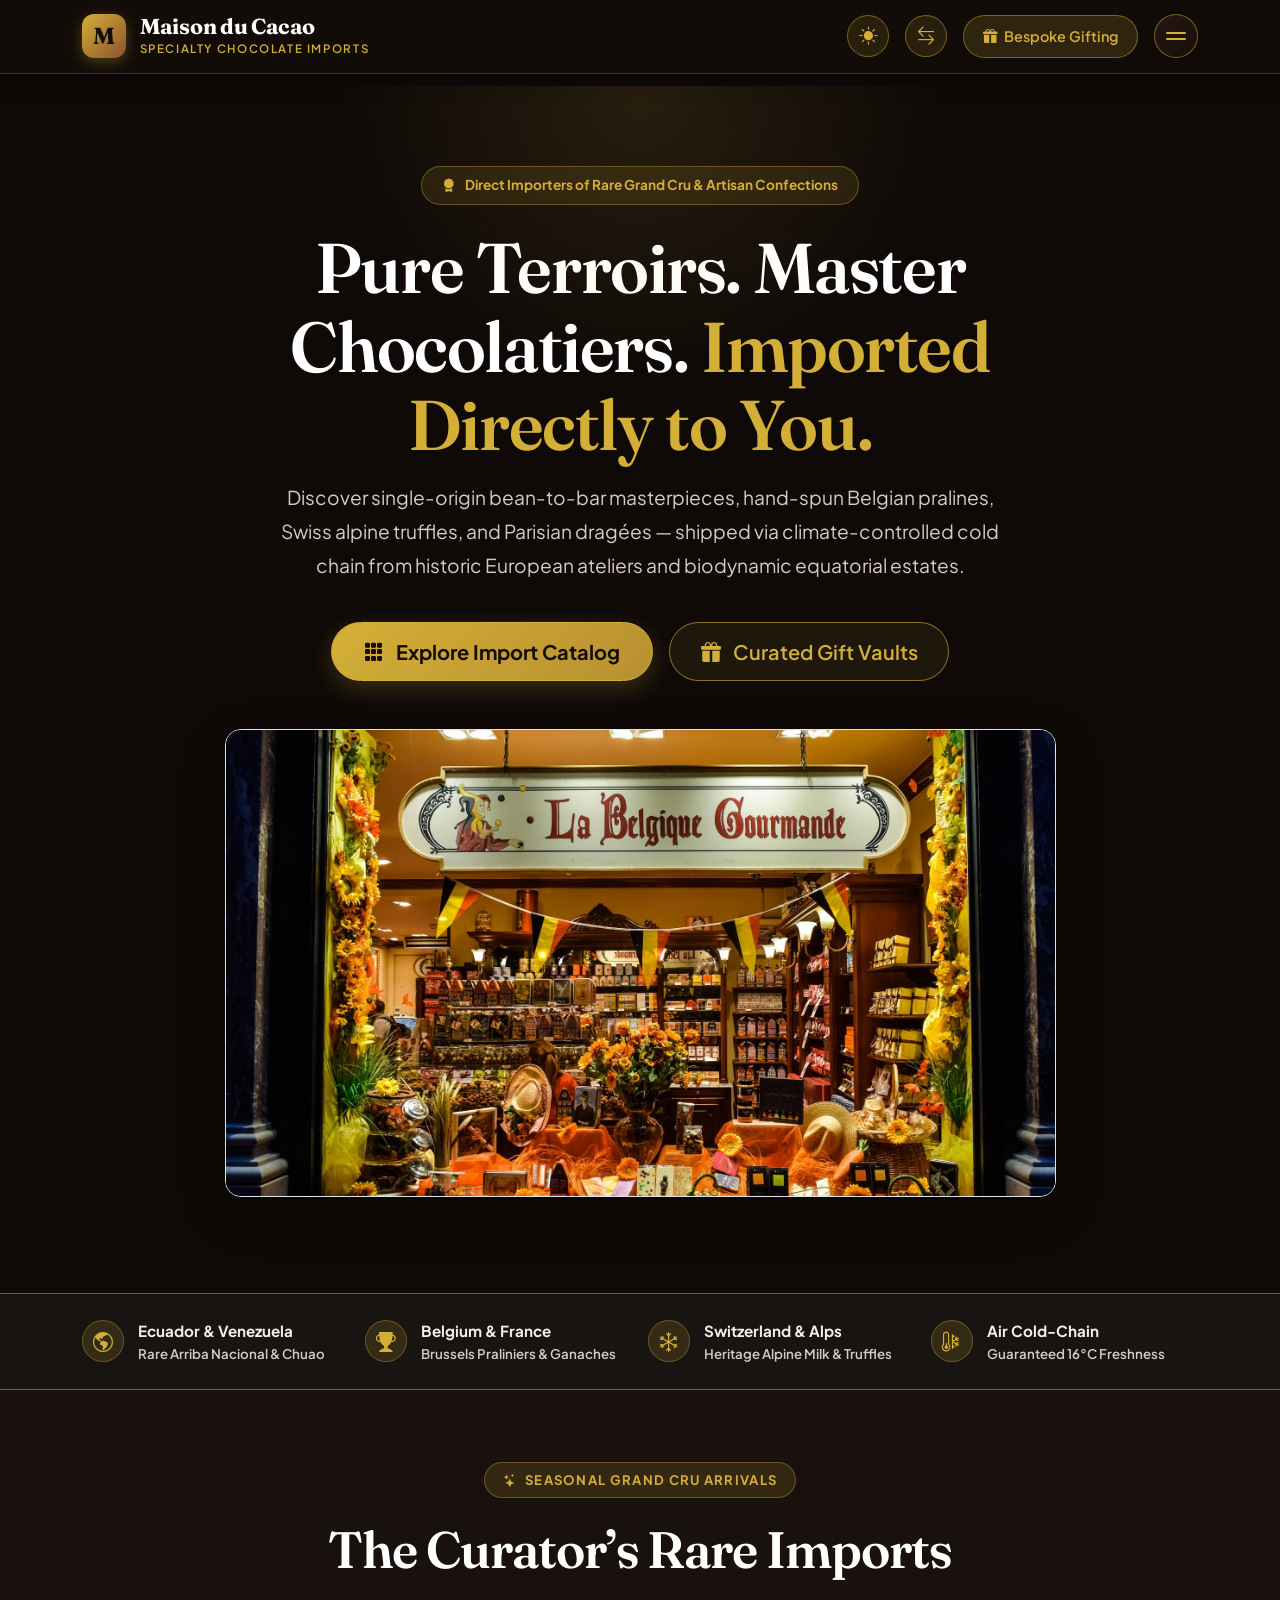
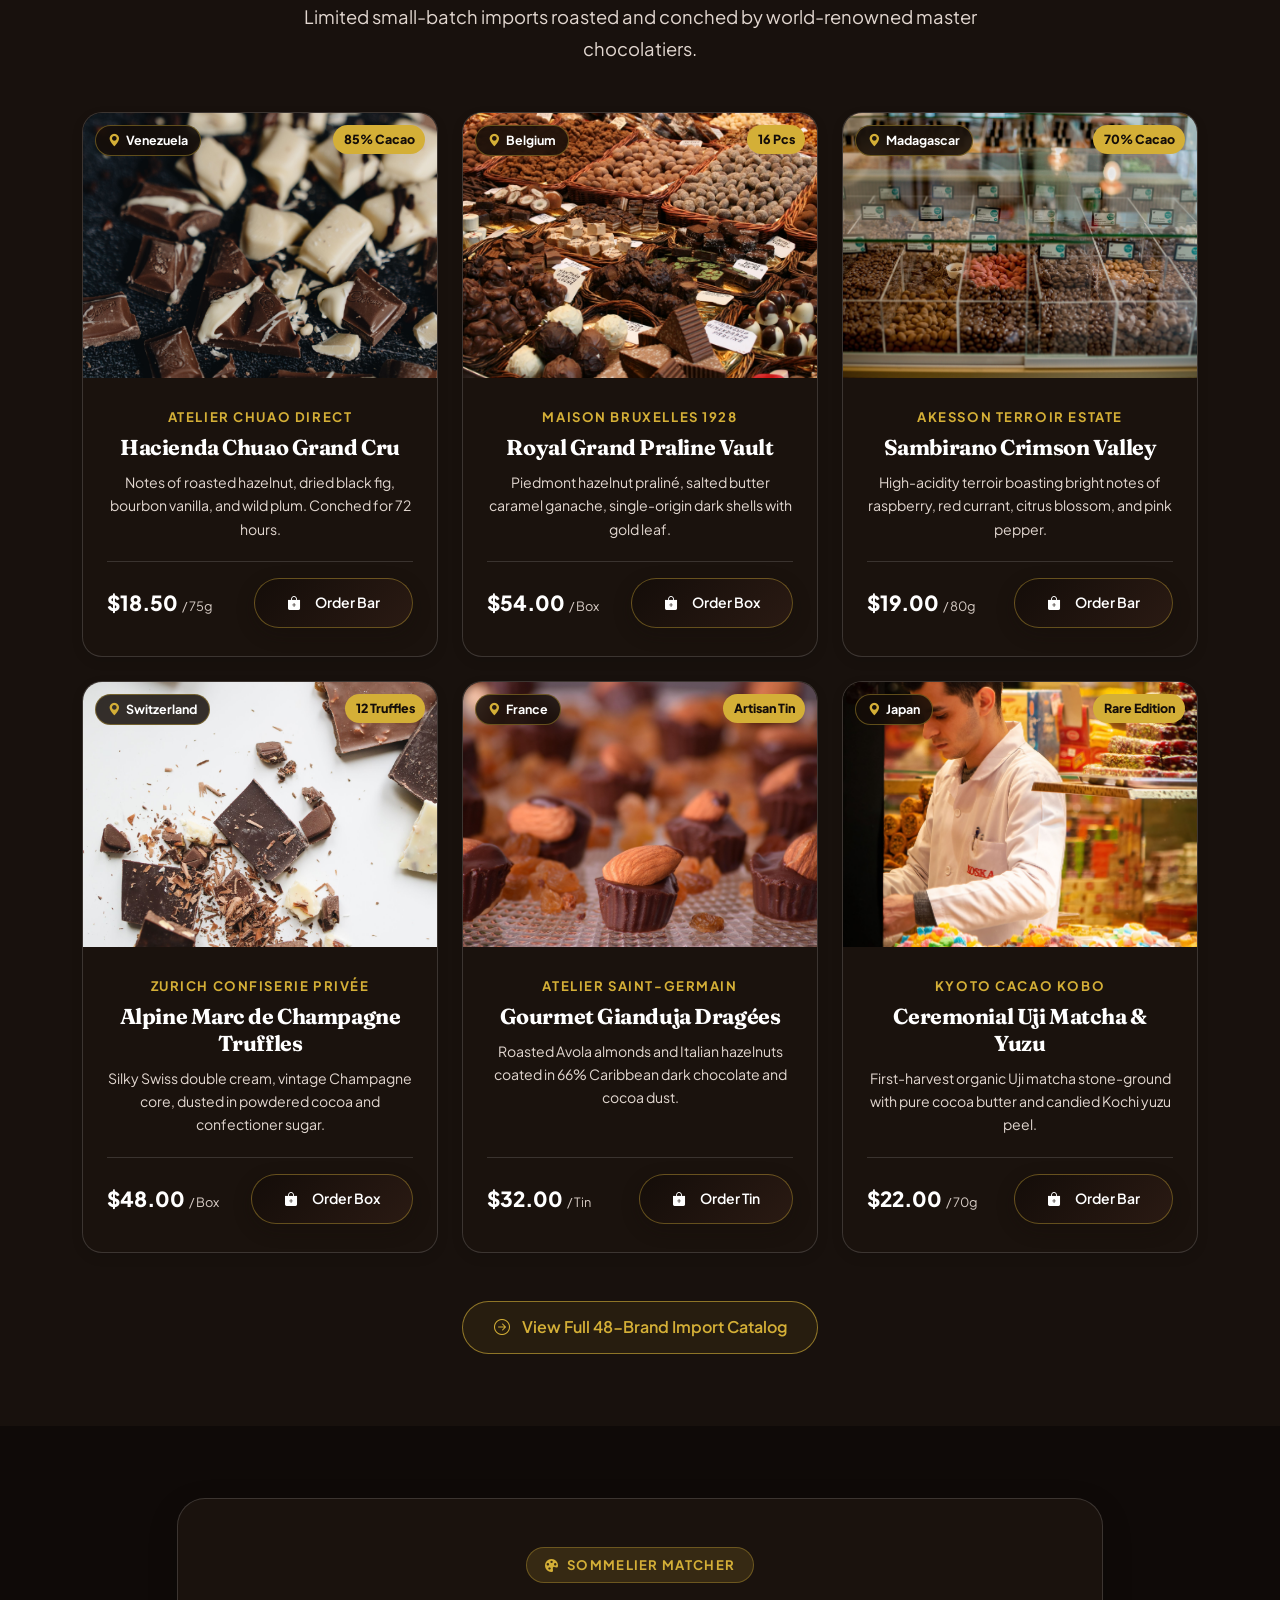
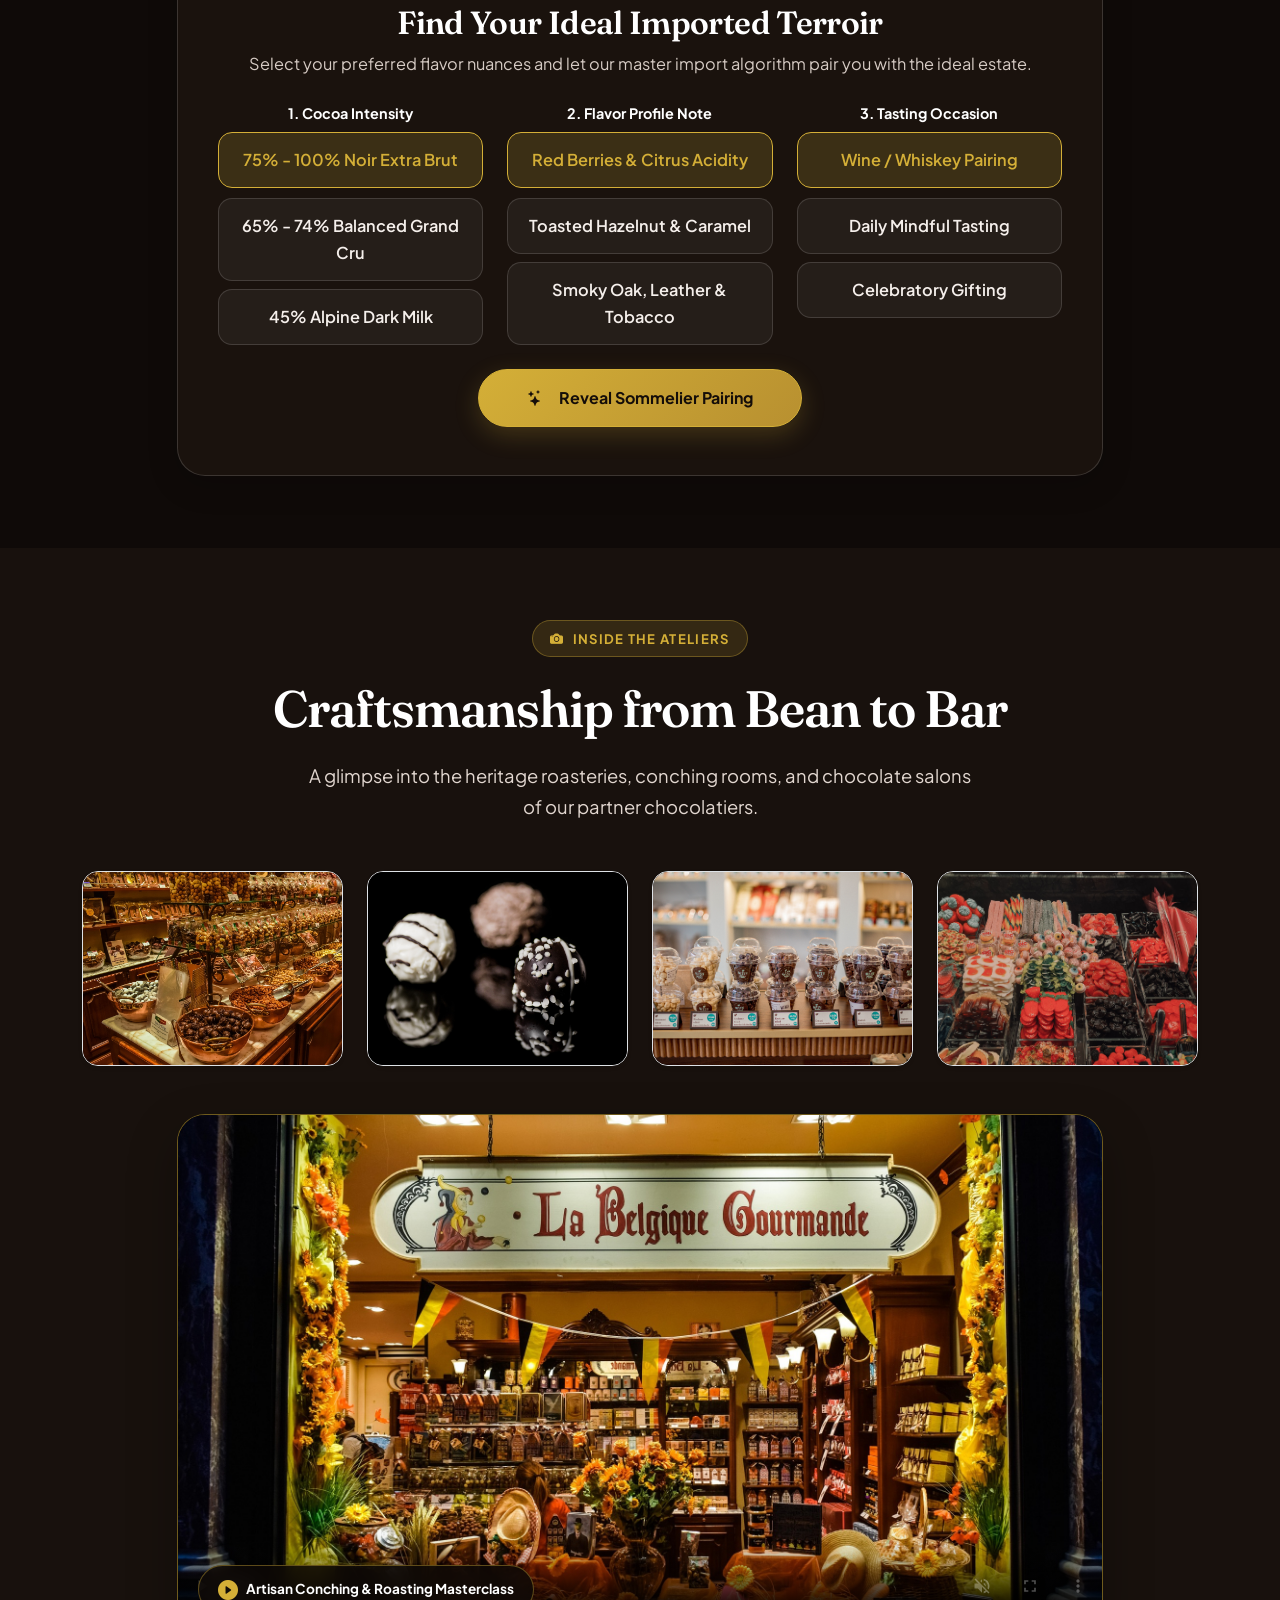
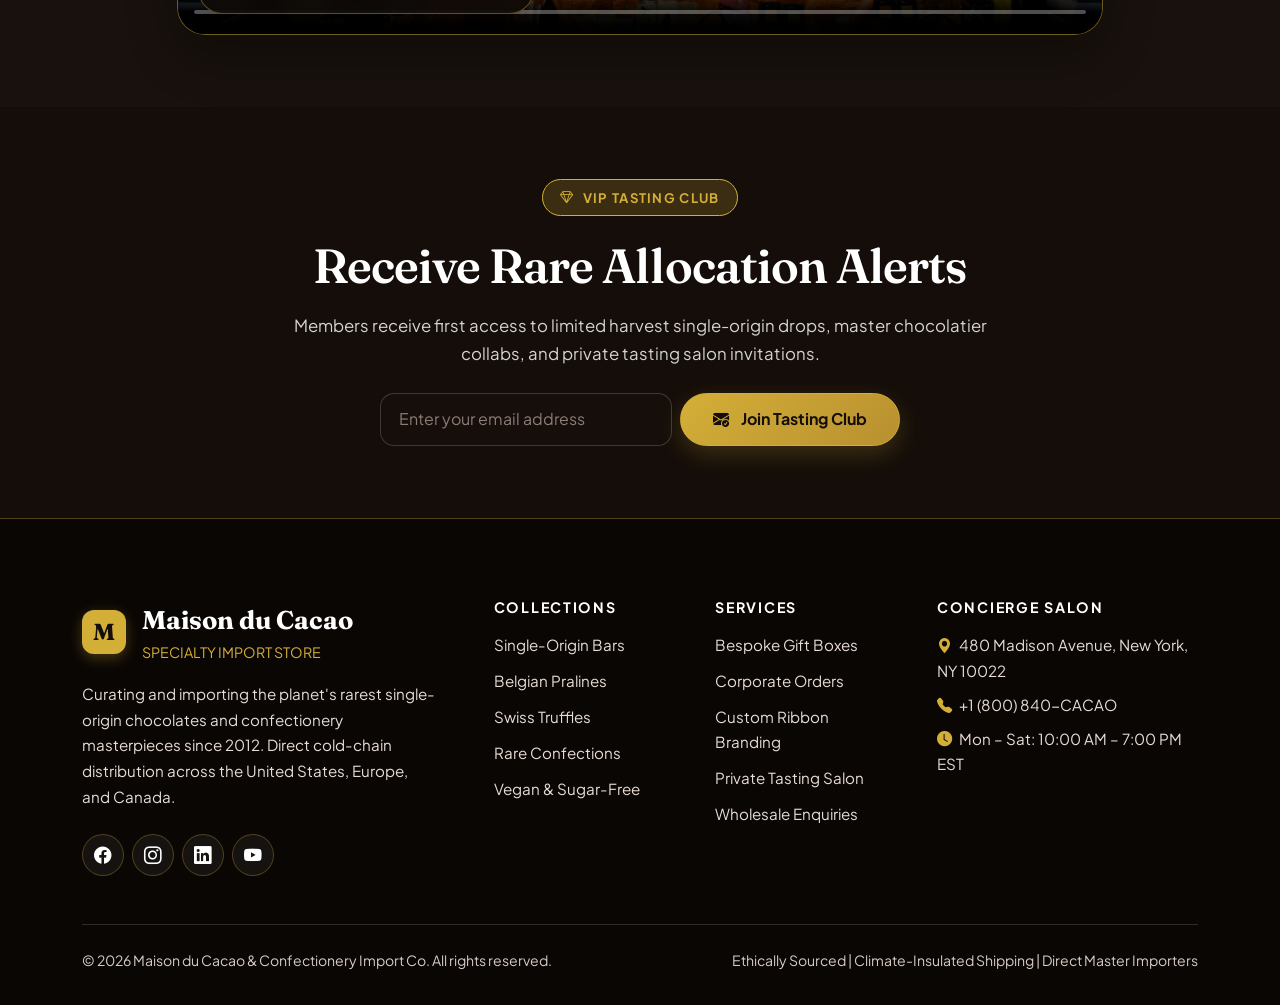
==== commit 5093b94c: "Fix UI contrast, responsive alignment, non-homepage hero images, corporate layout, dark FAQ, and con" ====
--- a/index.html
+++ b/index.html
@@ -78,7 +78,7 @@
     <div class="nav-overlay-body">
       <ul class="overlay-menu-list">
         <li class="overlay-menu-item">
-          <a href="index.html" class="overlay-menu-link" data-preview-img="previewHome1">
+          <a href="index.html" class="overlay-menu-link active" aria-current="page" data-preview-img="previewHome1">
             <span class="overlay-menu-num">01</span>
             <span class="overlay-menu-text">HOME 1 — CLASSIC</span>
           </a>
@@ -128,9 +128,9 @@
 
     <div class="nav-overlay-footer">
       <div class="d-flex align-items-center gap-3">
-        <span><i class="bi bi-airplane-engines-fill text-gold me-1"></i> Direct Air-Import Cold Chain</span>
+        <span><i class="bi bi-airplane-engines-fill text-gold me-1"></i> Direct Air Cold-Chain</span>
         <span>|</span>
-        <span><i class="bi bi-shield-check text-gold me-1"></i> 100% Single-Estate Certified</span>
+        <span><i class="bi bi-shield-check text-gold me-1"></i> Single-Estate Certified</span>
       </div>
       <div class="small">
         <span>Concierge: concierge@maisonducacao.com</span>
@@ -153,10 +153,10 @@
             Discover single-origin bean-to-bar masterpieces, hand-spun Belgian pralines, Swiss alpine truffles, and Parisian dragées — shipped via climate-controlled cold chain from historic European ateliers and biodynamic equatorial estates.
           </p>
           <div class="d-flex flex-wrap justify-content-center gap-3 mb-5">
-            <a href="products.html" class="btn btn-cacao-gold">
+            <a href="products.html" class="btn btn-cacao-gold btn-lg">
               <i class="bi bi-grid-3x3-gap-fill me-1"></i> Explore Import Catalog
             </a>
-            <a href="gifting.html" class="btn btn-cacao-outline">
+            <a href="gifting.html" class="btn btn-cacao-outline btn-lg">
               <i class="bi bi-gift-fill me-1"></i> Curated Gift Vaults
             </a>
           </div>
@@ -173,9 +173,9 @@
   <!-- Origin & Trust Banner -->
   <section class="trust-origin-bar">
     <div class="container">
-      <div class="row g-3 justify-content-center text-center">
-        <div class="col-6 col-md-3">
-          <div class="origin-badge-item justify-content-center">
+      <div class="row g-3 justify-content-center">
+        <div class="col-12 col-sm-6 col-lg-3">
+          <div class="origin-badge-item">
             <div class="origin-badge-icon"><i class="bi bi-globe-americas"></i></div>
             <div class="text-start">
               <div class="fw-bold">Ecuador & Venezuela</div>
@@ -183,8 +183,8 @@
             </div>
           </div>
         </div>
-        <div class="col-6 col-md-3">
-          <div class="origin-badge-item justify-content-center">
+        <div class="col-12 col-sm-6 col-lg-3">
+          <div class="origin-badge-item">
             <div class="origin-badge-icon"><i class="bi bi-trophy-fill"></i></div>
             <div class="text-start">
               <div class="fw-bold">Belgium & France</div>
@@ -192,8 +192,8 @@
             </div>
           </div>
         </div>
-        <div class="col-6 col-md-3">
-          <div class="origin-badge-item justify-content-center">
+        <div class="col-12 col-sm-6 col-lg-3">
+          <div class="origin-badge-item">
             <div class="origin-badge-icon"><i class="bi bi-snow"></i></div>
             <div class="text-start">
               <div class="fw-bold">Switzerland & Alps</div>
@@ -201,8 +201,8 @@
             </div>
           </div>
         </div>
-        <div class="col-6 col-md-3">
-          <div class="origin-badge-item justify-content-center">
+        <div class="col-12 col-sm-6 col-lg-3">
+          <div class="origin-badge-item">
             <div class="origin-badge-icon"><i class="bi bi-thermometer-snow"></i></div>
             <div class="text-start">
               <div class="fw-bold">Air Cold-Chain</div>
@@ -488,7 +488,7 @@
         <div class="col-lg-8">
           <span class="section-tag" style="background: rgba(212, 175, 55, 0.2); border-color: var(--cacao-gold);"><i class="bi bi-gem"></i> VIP Tasting Club</span>
           <h2 class="serif-heading text-white mb-3" style="font-size: clamp(2rem, 4vw, 3rem);">Receive Rare Allocation Alerts</h2>
-          <p class="text-muted mb-4">
+          <p class="mb-4" style="color: rgba(255, 255, 255, 0.82) !important; font-size: 1.05rem; line-height: 1.7;">
             Members receive first access to limited harvest single-origin drops, master chocolatier collabs, and private tasting salon invitations.
           </p>
           <form class="cacao-ajax-form d-flex flex-column flex-sm-row gap-2 justify-content-center max-w-lg mx-auto" style="max-width: 520px; margin: 0 auto;">
--- a/css/style.css
+++ b/css/style.css
@@ -296,30 +296,54 @@
   color: #000000 !important;
 }
 
-.btn-cacao-outline {
+.btn-cacao-outline,
+.btn-outline-cacao {
   background-color: transparent;
   color: var(--cacao-noir) !important;
   font-weight: 600;
   padding: 0.85rem 1.9rem;
   border-radius: var(--radius-pill);
-  border: 1.5px solid var(--cacao-border-gold);
+  border: 1.5px solid var(--cacao-gold);
   display: inline-flex;
   align-items: center;
   justify-content: center;
   gap: 0.5rem;
   transition: all var(--transition-base);
-}
-
-.btn-cacao-outline:hover {
-  background-color: rgba(212, 175, 55, 0.15);
-  border-color: var(--cacao-gold);
+  text-decoration: none;
+}
+
+.btn-cacao-outline:hover,
+.btn-outline-cacao:hover {
+  background-color: var(--cacao-gold) !important;
+  border-color: var(--cacao-gold) !important;
+  color: #140D09 !important;
+  transform: translateY(-2px);
+  box-shadow: 0 8px 20px rgba(212, 175, 55, 0.35);
+}
+
+.btn-sm.btn-cacao-outline,
+.btn-sm.btn-outline-cacao {
+  padding: 0.45rem 1.1rem !important;
+  font-size: 0.85rem;
+}
+
+[data-theme="dark"] .btn-cacao-outline,
+[data-theme="dark"] .btn-outline-cacao,
+body.theme-dark .btn-cacao-outline,
+body.theme-dark .btn-outline-cacao {
   color: var(--cacao-gold) !important;
-  transform: translateY(-2px);
-}
-
-[data-theme="dark"] .btn-cacao-outline {
-  color: #FFFFFF !important;
-  border-color: rgba(212, 175, 55, 0.5) !important;
+  border-color: rgba(212, 175, 55, 0.6) !important;
+  background-color: rgba(212, 175, 55, 0.08);
+}
+
+[data-theme="dark"] .btn-cacao-outline:hover,
+[data-theme="dark"] .btn-outline-cacao:hover,
+body.theme-dark .btn-cacao-outline:hover,
+body.theme-dark .btn-outline-cacao:hover {
+  background-color: var(--cacao-gold) !important;
+  border-color: var(--cacao-gold) !important;
+  color: #140D09 !important;
+  box-shadow: 0 8px 24px rgba(212, 175, 55, 0.4);
 }
 
 /* ==========================================================================
@@ -523,19 +547,17 @@
   box-shadow: var(--shadow-gold);
 }
 
-/* Tablet & Mobile (320px - 1024px): Show ONLY Logo and Hamburger Menu in Navbar */
+/* Tablet & Mobile (320px - 1024px): Balanced Straight-Line Navbar */
 @media (max-width: 1024px) {
   .cacao-navbar {
-    padding: 0.65rem 0 !important;
-  }
-
-  .cacao-navbar .theme-toggle-btn,
-  .cacao-navbar .dir-toggle-btn,
+    padding: 0.6rem 0 !important;
+  }
+
   .cacao-navbar .concierge-pill,
   .cacao-navbar .navbar-nav,
   .cacao-navbar .nav-item,
   .cacao-navbar .nav-link,
-  .cacao-navbar .btn:not(.magnetic-menu-btn),
+  .cacao-navbar .btn:not(.magnetic-menu-btn):not(.theme-toggle-btn):not(.dir-toggle-btn),
   .cacao-navbar a:not(.brand-logo-wrap) {
     display: none !important;
   }
@@ -550,98 +572,133 @@
     padding-right: 1rem !important;
   }
 
+  .navbar-straight-wrapper {
+    display: flex !important;
+    align-items: center !important;
+    justify-content: space-between !important;
+    flex-wrap: nowrap !important;
+    width: 100% !important;
+    gap: 0.5rem !important;
+  }
+
   .cacao-navbar .brand-logo-wrap {
     display: inline-flex !important;
     flex-shrink: 1;
     min-width: 0;
   }
-
-  .cacao-navbar .magnetic-menu-btn {
-    display: inline-flex !important;
-    margin-left: auto !important;
-    flex-shrink: 0;
-  }
 }
 
 @media (max-width: 576px) {
   .cacao-navbar {
-    padding: 0.5rem 0 !important;
-  }
-
-  .cacao-navbar .container,
-  .cacao-navbar .container-fluid {
-    padding-left: 0.75rem !important;
-    padding-right: 0.75rem !important;
-  }
-
-  .brand-logo-wrap {
-    gap: 0.55rem;
-  }
-
-  .brand-symbol {
-    width: 36px;
-    height: 36px;
-    font-size: 1.15rem;
-    border-radius: 9px;
-  }
-
-  .brand-name {
-    font-size: 1.05rem;
-  }
-
-  .brand-tagline {
-    font-size: 0.6rem;
-    letter-spacing: 0.08em;
-  }
-
-  .magnetic-menu-btn {
-    width: 38px;
-    height: 38px;
-    min-width: 38px;
-  }
-
-  .magnetic-menu-btn .menu-hamburger-icon {
-    width: 16px;
-    gap: 3.5px;
-  }
-}
-
-@media (max-width: 375px) {
+    padding: 0.45rem 0 !important;
+  }
+
   .cacao-navbar .container,
   .cacao-navbar .container-fluid {
     padding-left: 0.5rem !important;
     padding-right: 0.5rem !important;
   }
 
+  .navbar-straight-wrapper {
+    gap: 0.35rem !important;
+    flex-wrap: nowrap !important;
+  }
+
   .brand-logo-wrap {
-    gap: 0.45rem;
+    gap: 0.45rem !important;
+    min-width: 0 !important;
+    flex-shrink: 1 !important;
   }
 
   .brand-symbol {
-    width: 32px;
-    height: 32px;
-    font-size: 1rem;
-    border-radius: 7px;
+    width: 34px !important;
+    height: 34px !important;
+    font-size: 1.05rem !important;
+    border-radius: 8px !important;
+    flex-shrink: 0 !important;
+  }
+
+  .brand-text-block {
+    min-width: 0 !important;
+    overflow: hidden !important;
   }
 
   .brand-name {
-    font-size: 0.95rem;
+    font-size: 0.95rem !important;
+    line-height: 1.1 !important;
+    white-space: nowrap !important;
+    overflow: hidden !important;
+    text-overflow: ellipsis !important;
   }
 
   .brand-tagline {
-    font-size: 0.52rem;
-    letter-spacing: 0.05em;
-  }
-
+    font-size: 0.52rem !important;
+    letter-spacing: 0.05em !important;
+    white-space: nowrap !important;
+    overflow: hidden !important;
+    text-overflow: ellipsis !important;
+    display: block !important;
+  }
+
+  .theme-toggle-btn,
+  .dir-toggle-btn,
   .magnetic-menu-btn {
-    width: 35px;
-    height: 35px;
-    min-width: 35px;
+    width: 36px !important;
+    height: 36px !important;
+    min-width: 36px !important;
+    font-size: 0.95rem !important;
+    flex-shrink: 0 !important;
   }
 
   .magnetic-menu-btn .menu-hamburger-icon {
-    width: 15px;
-    gap: 3px;
+    width: 15px !important;
+    gap: 3px !important;
+  }
+}
+
+@media (max-width: 380px) {
+  .cacao-navbar .container,
+  .cacao-navbar .container-fluid {
+    padding-left: 0.35rem !important;
+    padding-right: 0.35rem !important;
+  }
+
+  .navbar-straight-wrapper {
+    gap: 0.25rem !important;
+  }
+
+  .brand-logo-wrap {
+    gap: 0.35rem !important;
+  }
+
+  .brand-symbol {
+    width: 30px !important;
+    height: 30px !important;
+    font-size: 0.95rem !important;
+    border-radius: 7px !important;
+  }
+
+  .brand-name {
+    font-size: 0.88rem !important;
+  }
+
+  .brand-tagline {
+    font-size: 0.46rem !important;
+    letter-spacing: 0.03em !important;
+  }
+
+  .theme-toggle-btn,
+  .dir-toggle-btn,
+  .magnetic-menu-btn {
+    width: 32px !important;
+    height: 32px !important;
+    min-width: 32px !important;
+    font-size: 0.85rem !important;
+  }
+
+  .magnetic-menu-btn .menu-hamburger-icon {
+    width: 13px !important;
+    gap: 2.5px !important;
   }
 }
 
@@ -730,30 +787,54 @@
   align-items: baseline;
   gap: 1.5rem;
   font-family: var(--font-serif);
-  font-size: clamp(2.2rem, 5vw, 4.2rem);
-  font-weight: 700;
-  color: rgba(255, 255, 255, 0.6);
+  font-size: clamp(2rem, 4.5vw, 3.8rem);
+  font-weight: 400; /* Decreased font weight for balanced luxury editorial layout */
+  color: rgba(255, 255, 255, 0.65);
   text-decoration: none;
-  line-height: 1.15;
+  line-height: 1.2;
   transition: all 0.35s cubic-bezier(0.16, 1, 0.3, 1);
   cursor: pointer;
 }
 
 .overlay-menu-num {
   font-family: var(--font-sans);
-  font-size: clamp(1rem, 1.8vw, 1.35rem);
-  font-weight: 700;
+  font-size: clamp(0.95rem, 1.6vw, 1.25rem);
+  font-weight: 600;
   color: var(--cacao-gold);
   letter-spacing: 0.1em;
+  transition: all 0.3s ease;
 }
 
 .overlay-menu-link:hover {
   color: #FFFFFF;
-  transform: translateX(16px);
+  transform: translateX(14px);
+}
+
+.overlay-menu-link:hover .overlay-menu-num {
+  color: #FFFFFF;
+}
+
+/* Active State Menu Highlighting */
+.overlay-menu-link.active {
+  color: var(--cacao-gold) !important;
+  font-weight: 500;
+}
+
+.overlay-menu-link.active .overlay-menu-num {
+  background: var(--cacao-gold);
+  color: #140D09 !important;
+  padding: 0.12rem 0.55rem;
+  border-radius: 6px;
+  font-weight: 800;
+}
+
+.overlay-menu-link.active .overlay-menu-text {
+  color: var(--cacao-gold);
+  text-shadow: 0 0 24px rgba(212, 175, 55, 0.4);
 }
 
 [dir="rtl"] .overlay-menu-link:hover {
-  transform: translateX(-16px);
+  transform: translateX(-14px);
 }
 
 .overlay-preview-viewport {
@@ -805,7 +886,7 @@
     padding: 1.5rem;
   }
   .overlay-menu-link {
-    font-size: 2.2rem;
+    font-size: 2rem;
     gap: 0.85rem;
   }
 }
@@ -859,7 +940,147 @@
   line-height: 1.75;
 }
 
-/* Trust Bar / Origin Banner */
+/* Home 1 Hero Buttons Equal Width on Mobile */
+@media (max-width: 576px) {
+  .hero-editorial .d-flex.flex-wrap.justify-content-center {
+    flex-direction: column !important;
+    align-items: center !important;
+    width: 100% !important;
+  }
+
+  .hero-editorial .btn-cacao-gold,
+  .hero-editorial .btn-cacao-outline,
+  .hero-editorial .btn-outline-cacao,
+  .hero-editorial .btn-lg {
+    width: 100% !important;
+    max-width: 320px !important;
+    justify-content: center !important;
+  }
+}
+
+/* Home 2 Hero Centering on Tablet & Mobile */
+@media (max-width: 991.98px) {
+  .hero-editorial .col-lg-6:first-child {
+    text-align: center !important;
+  }
+  .hero-editorial .hero-badge-pill {
+    margin-left: auto;
+    margin-right: auto;
+  }
+  .hero-editorial .d-flex.flex-wrap {
+    justify-content: center !important;
+  }
+  .hero-editorial .row.g-3.pt-3 {
+    justify-content: center !important;
+  }
+  .hero-editorial p.lead {
+    margin-left: auto;
+    margin-right: auto;
+    max-width: 600px;
+  }
+}
+
+/* Hero Heading Color Contrast across Themes */
+.hero-page2-heading {
+  color: var(--cacao-charcoal);
+  transition: color var(--transition-base);
+}
+
+[data-theme="dark"] .hero-page2-heading,
+body.theme-dark .hero-page2-heading {
+  color: #FFFFFF !important;
+}
+
+/* VIP Tasting Club & Dark Sections Contrast */
+.bg-noir,
+.bg-cacao-noir {
+  background-color: #140D09 !important;
+  color: #FFFFFF !important;
+}
+
+.bg-noir .text-muted,
+.bg-noir p.text-muted,
+.bg-cacao-noir .text-muted,
+.bg-cacao-noir p.text-muted,
+.bg-noir small.text-muted {
+  color: #D6CBC4 !important;
+}
+
+/* Critical Acclaim Testimonial Contrast */
+.testimonial-quote {
+  color: var(--cacao-charcoal) !important;
+  font-size: 1.05rem;
+  line-height: 1.65;
+  transition: color var(--transition-base);
+}
+
+[data-theme="dark"] .testimonial-quote,
+body.theme-dark .testimonial-quote {
+  color: #F5EFEB !important;
+}
+
+/* ==========================================================================
+   Luxury Accordion (FAQs)
+   ========================================================================== */
+.accordion-item {
+  background-color: #FFFFFF !important;
+  border: 1px solid var(--cacao-border-gold) !important;
+  border-radius: var(--radius-md) !important;
+  overflow: hidden;
+  margin-bottom: 1rem;
+}
+
+.accordion-button {
+  background-color: #FFFFFF !important;
+  color: var(--cacao-noir) !important;
+  font-family: var(--font-sans);
+  font-weight: 700;
+  font-size: 1rem;
+  padding: 1.25rem 1.5rem;
+  box-shadow: none !important;
+}
+
+.accordion-button:not(.collapsed) {
+  background: rgba(212, 175, 55, 0.12) !important;
+  color: var(--cacao-gold) !important;
+  border-bottom: 1px solid rgba(212, 175, 55, 0.25) !important;
+}
+
+.accordion-body {
+  background-color: #FFFFFF !important;
+  color: var(--cacao-charcoal) !important;
+  padding: 1.25rem 1.5rem;
+  font-size: 0.95rem;
+  line-height: 1.7;
+}
+
+/* Dark Theme Accordion */
+[data-theme="dark"] .accordion-item,
+body.theme-dark .accordion-item {
+  background-color: #1A120D !important;
+  border-color: rgba(212, 175, 55, 0.35) !important;
+}
+
+[data-theme="dark"] .accordion-button,
+body.theme-dark .accordion-button {
+  background-color: #1A120D !important;
+  color: #FFFFFF !important;
+}
+
+[data-theme="dark"] .accordion-button:not(.collapsed),
+body.theme-dark .accordion-button:not(.collapsed) {
+  background: rgba(212, 175, 55, 0.18) !important;
+  color: var(--cacao-gold) !important;
+  border-bottom-color: rgba(212, 175, 55, 0.35) !important;
+}
+
+[data-theme="dark"] .accordion-body,
+body.theme-dark .accordion-body {
+  background-color: #150E0A !important;
+  color: #E2D7D0 !important;
+}
+
+/* Trust Bar / Origin Banner (Fixed Tablet 768px Alignment) */
 .trust-origin-bar {
   background: rgba(255, 255, 255, 0.04);
   border-top: 1px solid var(--cacao-border-gold);
@@ -870,22 +1091,26 @@
 .origin-badge-item {
   display: flex;
   align-items: center;
-  gap: 0.75rem;
+  gap: 0.85rem;
   font-weight: 600;
   font-size: 0.95rem;
+  text-align: left;
+  width: 100%;
 }
 
 .origin-badge-icon {
-  width: 40px;
-  height: 40px;
+  width: 42px;
+  height: 42px;
+  min-width: 42px;
+  flex-shrink: 0;
   border-radius: 50%;
   background: rgba(212, 175, 55, 0.15);
   color: var(--cacao-gold);
   display: flex;
   align-items: center;
   justify-content: center;
-  font-size: 1.2rem;
-  border: 1px solid rgba(212, 175, 55, 0.3);
+  font-size: 1.25rem;
+  border: 1px solid rgba(212, 175, 55, 0.35);
 }
 
 /* ==========================================================================
@@ -910,14 +1135,18 @@
   border-color: var(--cacao-border-gold);
 }
 
+/* Uniform Card Image Box for Home 2 & All Product Cards */
+.card-img-box,
 .card-img-wrapper {
   position: relative;
   width: 100%;
   aspect-ratio: 4 / 3;
   overflow: hidden;
   background-color: #1A120D;
-}
-
+  flex-shrink: 0;
+}
+
+.card-img-box img,
 .card-img-wrapper img {
   width: 100%;
   height: 100%;
@@ -925,9 +1154,42 @@
   transition: transform 0.6s cubic-bezier(0.16, 1, 0.3, 1);
 }
 
+.chocolate-card:hover .card-img-box img,
 .chocolate-card:hover .card-img-wrapper img {
   transform: scale(1.06);
 }
+
+.card-badge {
+  position: absolute;
+  bottom: 12px;
+  left: 12px;
+  background: rgba(20, 13, 9, 0.88);
+  backdrop-filter: blur(8px);
+  color: #FFFFFF;
+  border: 1px solid rgba(212, 175, 55, 0.45);
+  border-radius: var(--radius-pill);
+  padding: 0.25rem 0.75rem;
+  font-size: 0.75rem;
+  font-weight: 700;
+  letter-spacing: 0.04em;
+  z-index: 2;
+}
+
+.card-body-custom {
+  padding: 1.5rem;
+  display: flex;
+  flex-direction: column;
+  flex-grow: 1;
+}
+
+.card-body-custom p {
+  flex-grow: 1;
+}
+
+.card-body-custom .border-top {
+  margin-top: auto;
+}
+
 
 .origin-tag-pill {
   position: absolute;
@@ -1231,3 +1493,45 @@
   object-fit: cover;
   display: block;
 }
+
+/* ==========================================================================
+   Luxury Social Links
+   ========================================================================== */
+.footer-social-links a,
+.contact-social-link {
+  width: 42px;
+  height: 42px;
+  border-radius: var(--radius-full);
+  background: rgba(212, 175, 55, 0.08);
+  border: 1px solid var(--cacao-border-gold);
+  color: var(--cacao-gold-metallic);
+  display: inline-flex;
+  align-items: center;
+  justify-content: center;
+  font-size: 1.1rem;
+  transition: all var(--transition-bounce);
+  text-decoration: none;
+}
+
+.footer-social-links a:hover,
+.contact-social-link:hover {
+  background: var(--cacao-gold-metallic);
+  color: #0E0906;
+  border-color: var(--cacao-gold-metallic);
+  transform: translateY(-3px);
+  box-shadow: 0 6px 15px rgba(212, 175, 55, 0.35);
+}
+
+[data-theme="dark"] .footer-social-links a,
+body.theme-dark .footer-social-links a {
+  background: rgba(255, 255, 255, 0.05);
+  border-color: rgba(212, 175, 55, 0.3);
+  color: var(--cacao-gold-bright);
+}
+
+[data-theme="dark"] .footer-social-links a:hover,
+body.theme-dark .footer-social-links a:hover {
+  background: var(--cacao-gold-metallic);
+  color: #0E0906;
+}
+
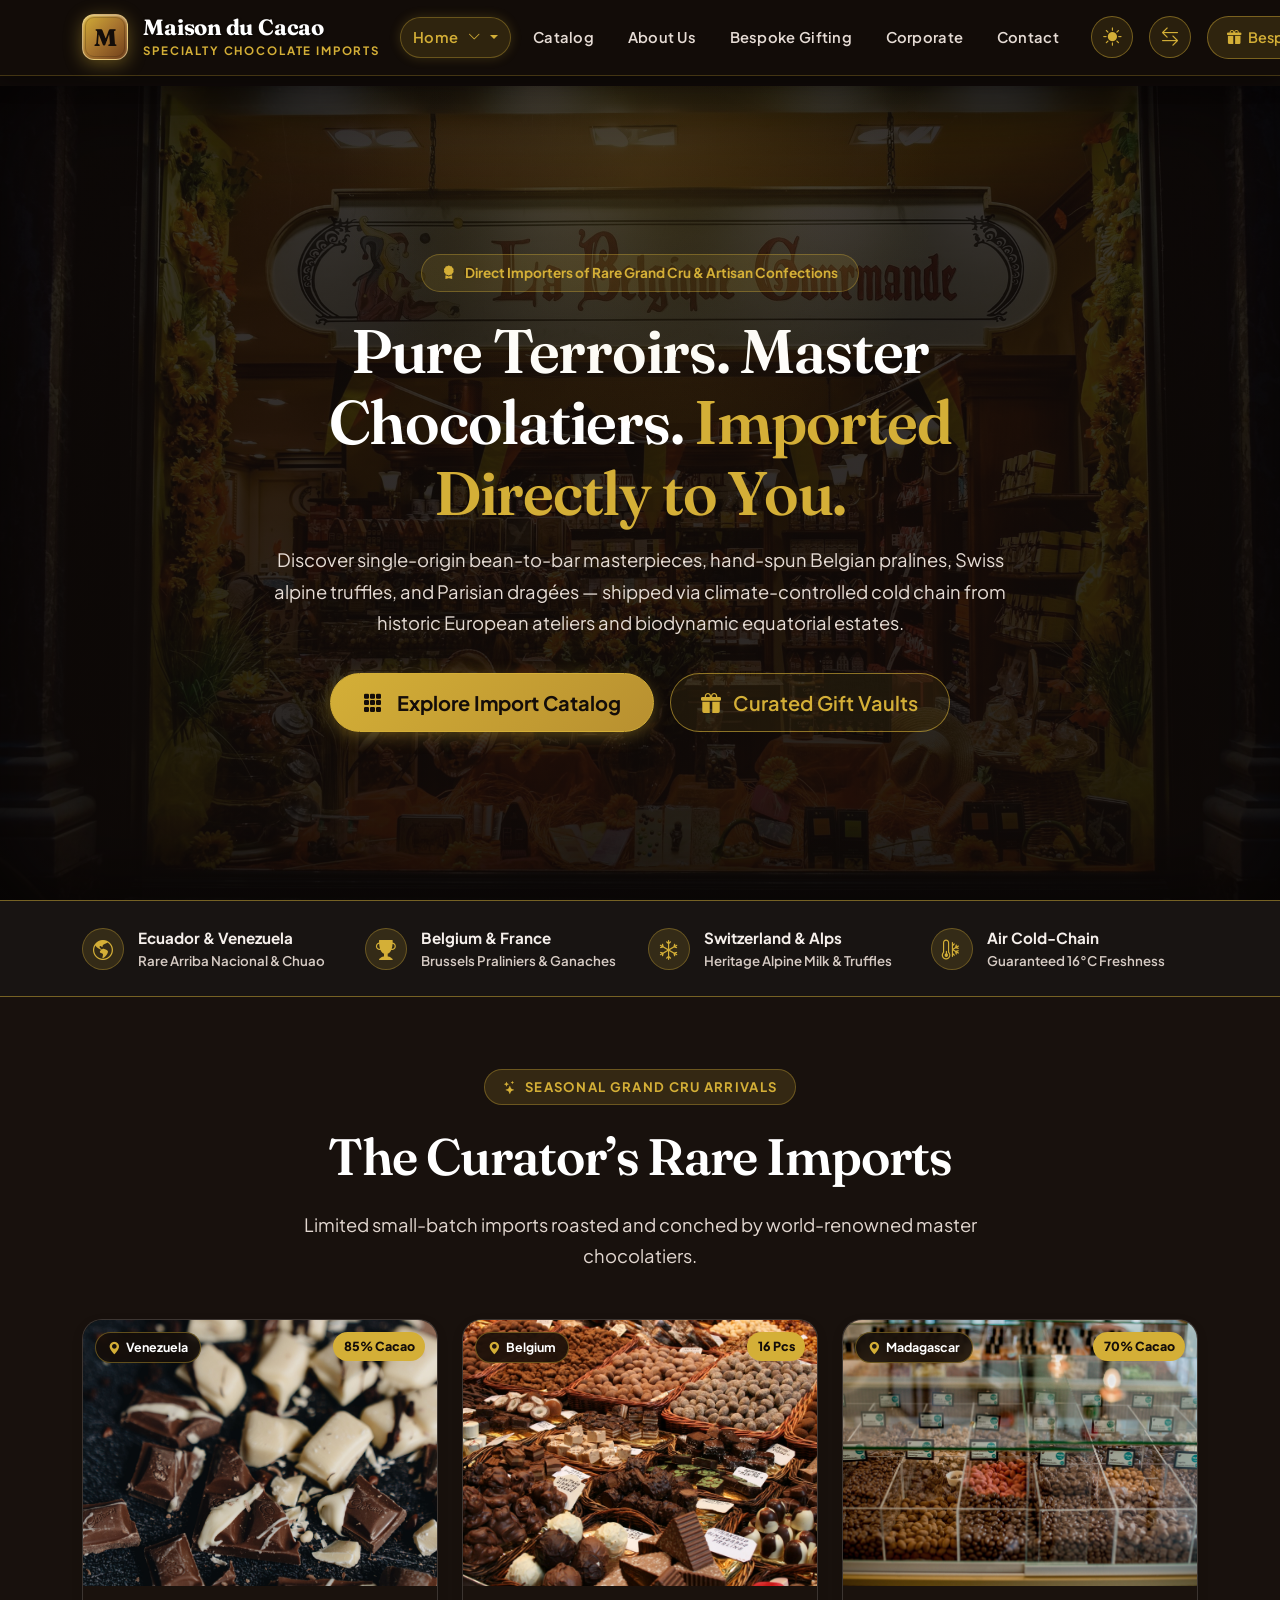
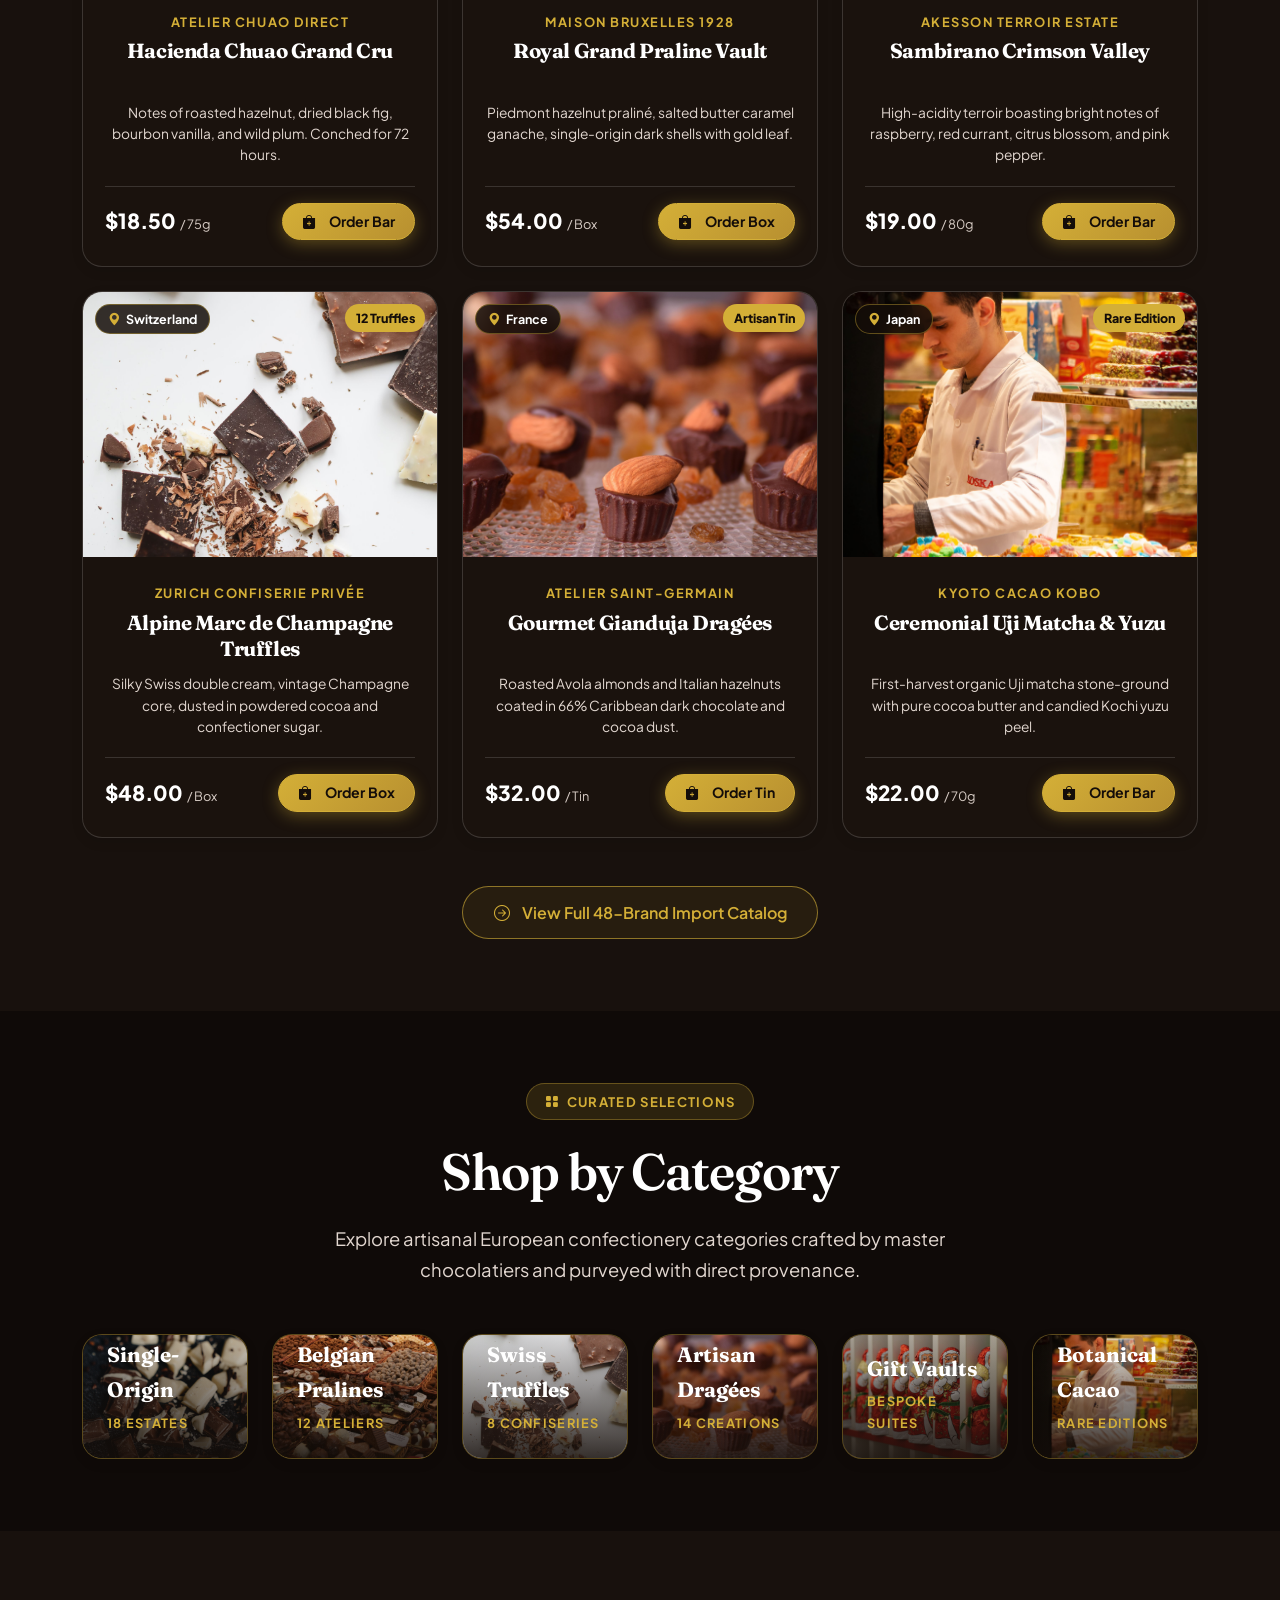
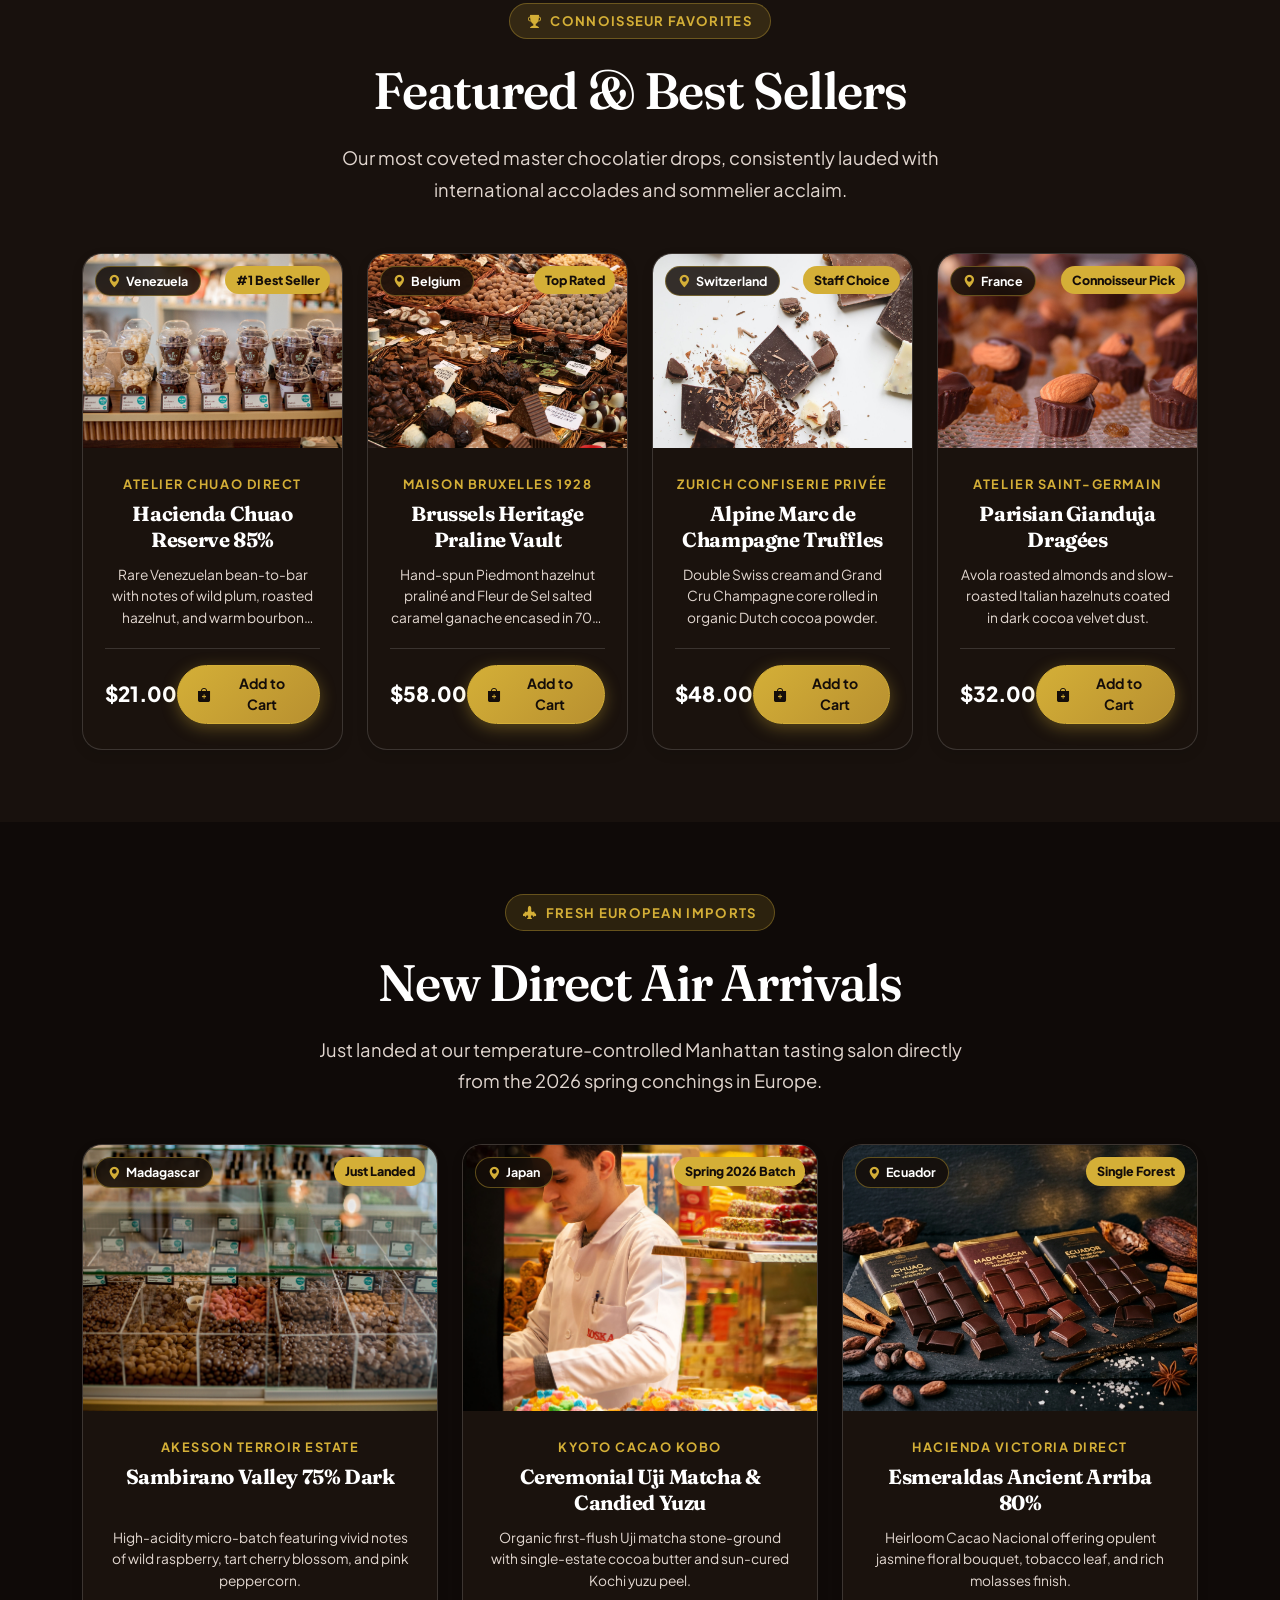
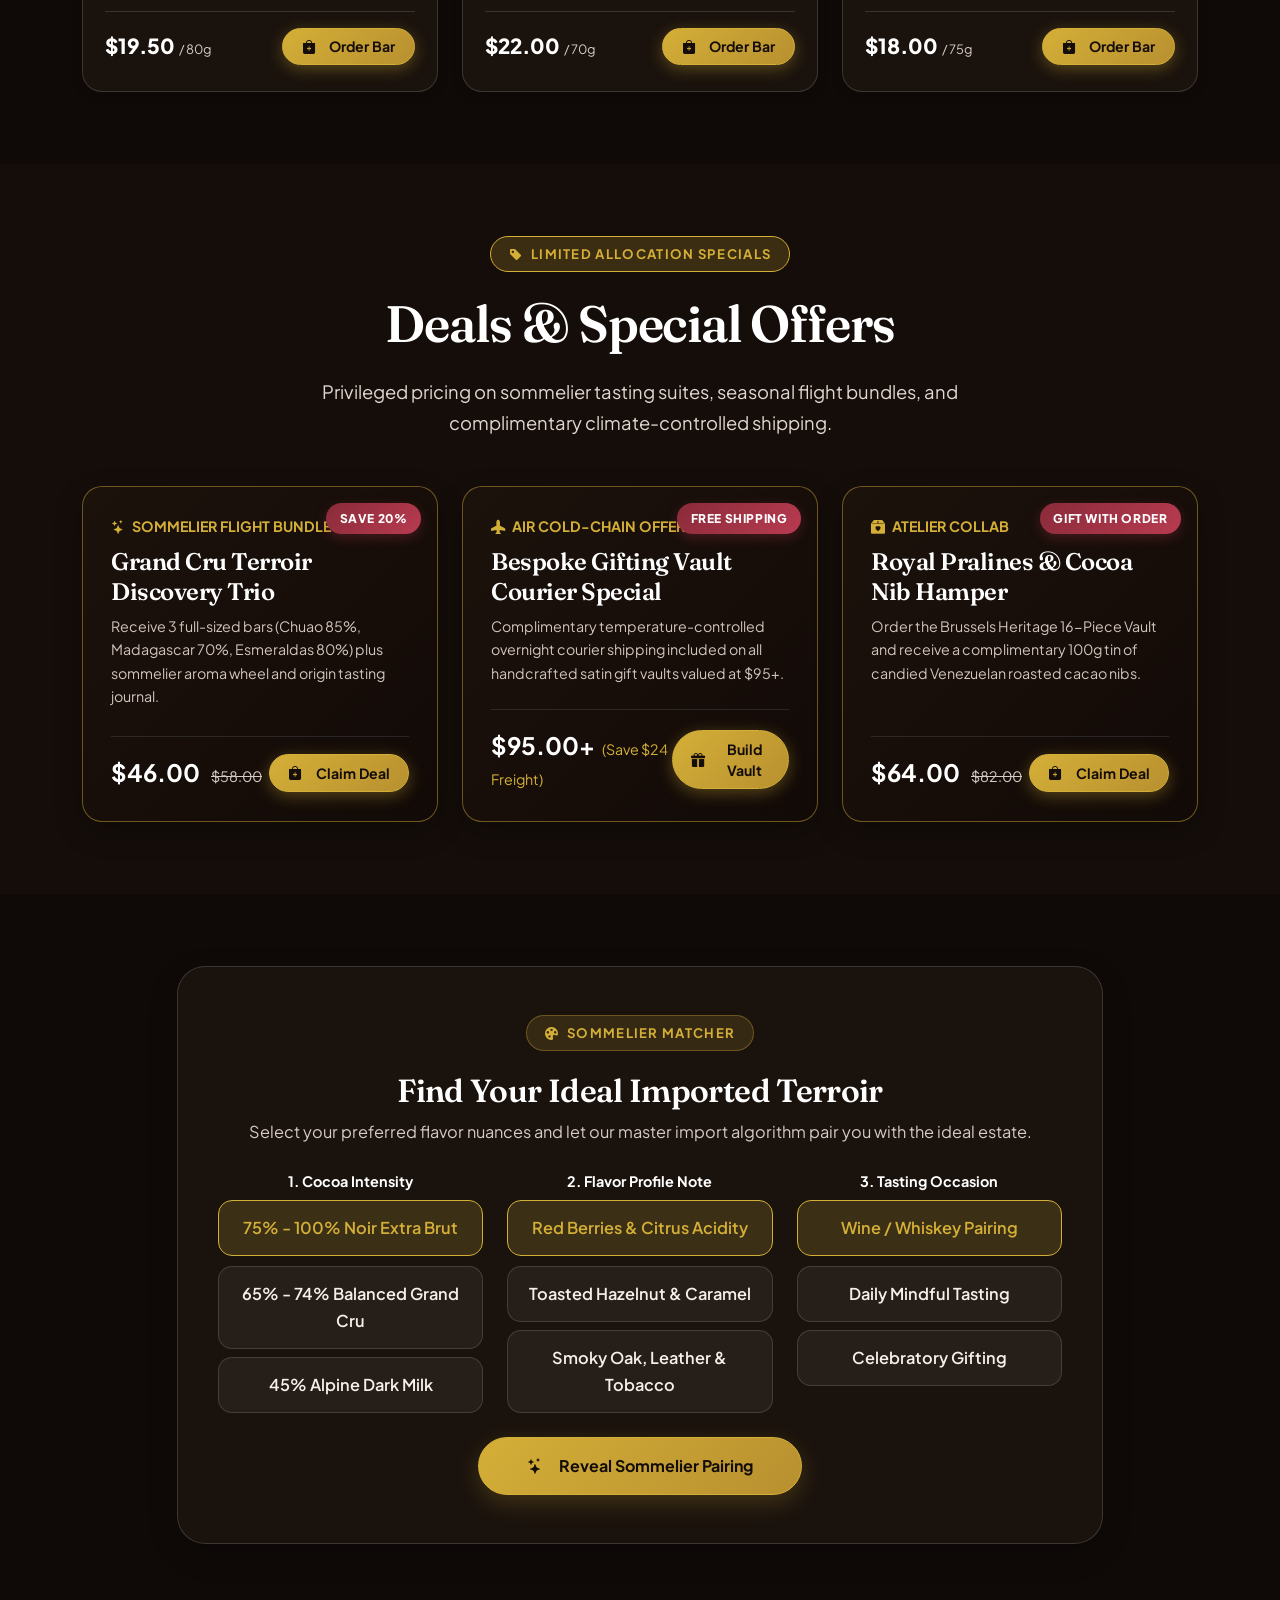
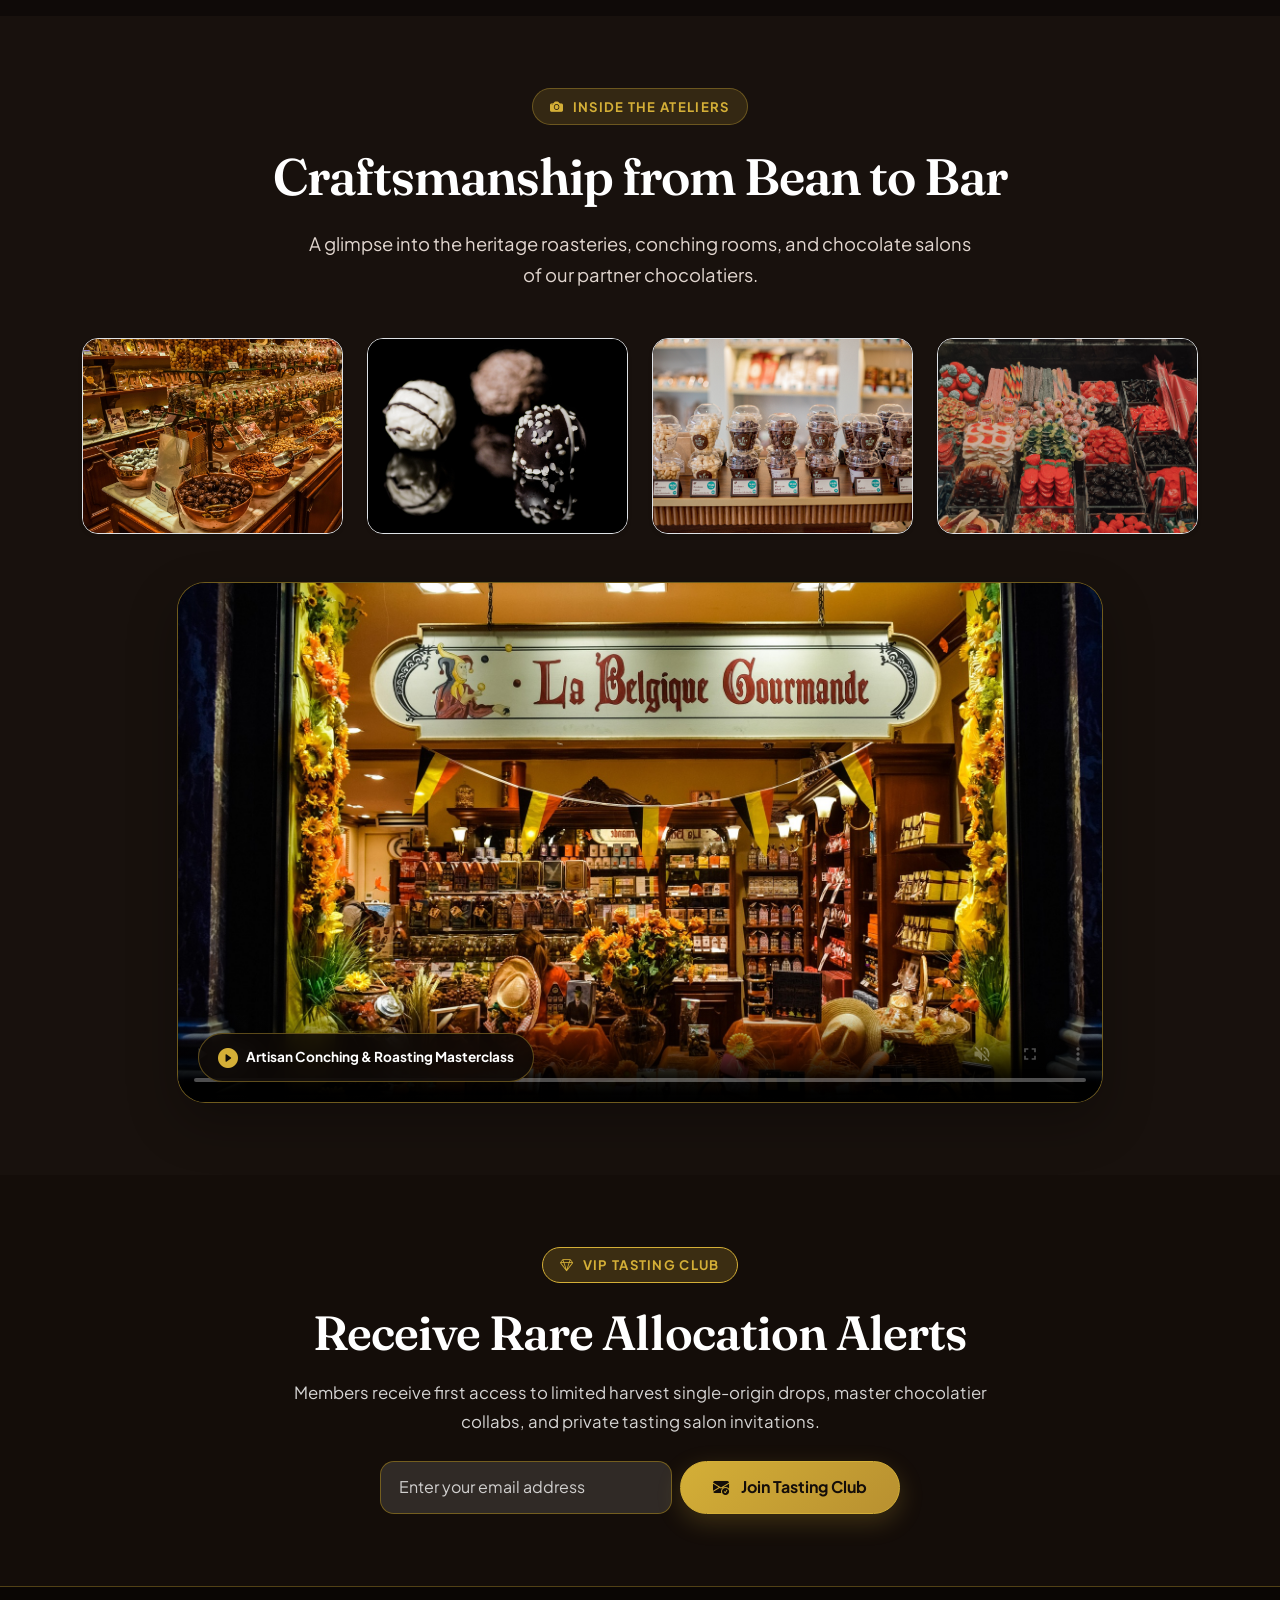
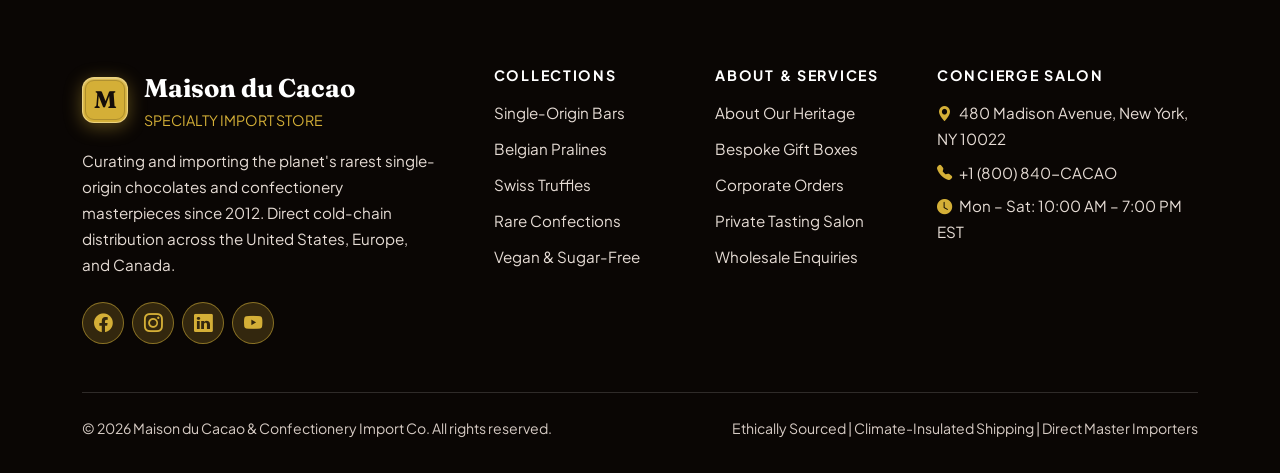
==== commit 9cc245d4: "Update Maison du Cacao: header navigation, hero viewport, card alignment, about page, and luxury sec" ====
--- a/index.html
+++ b/index.html
@@ -18,7 +18,7 @@
 </head>
 <body>
 
-  <!-- Fixed Straight-Line Navigation -->
+  <!-- Conventional Fixed Navigation -->
   <nav class="navbar cacao-navbar fixed-top">
     <div class="container">
       <div class="navbar-straight-wrapper">
@@ -32,7 +32,35 @@
           </div>
         </a>
 
-        <!-- Right Side: Theme Toggle + RTL Toggle + Concierge + Magnetic MENU ☰ -->
+        <!-- Center: Conventional Navigation Links (Desktop) -->
+        <ul class="cacao-nav-links d-none d-lg-flex">
+          <li class="cacao-nav-item dropdown">
+            <a class="cacao-nav-link dropdown-toggle active" href="#" role="button" data-bs-toggle="dropdown" aria-expanded="false">
+              Home <i class="bi bi-chevron-down small ms-1"></i>
+            </a>
+            <ul class="dropdown-menu">
+              <li><a class="dropdown-item active" href="index.html"><i class="bi bi-house-door-fill text-gold me-2"></i> Home 1 — Classic</a></li>
+              <li><a class="dropdown-item" href="home2.html"><i class="bi bi-stars text-gold me-2"></i> Home 2 — Grand Reserve</a></li>
+            </ul>
+          </li>
+          <li class="cacao-nav-item">
+            <a class="cacao-nav-link" href="products.html">Catalog</a>
+          </li>
+          <li class="cacao-nav-item">
+            <a class="cacao-nav-link" href="about.html">About Us</a>
+          </li>
+          <li class="cacao-nav-item">
+            <a class="cacao-nav-link" href="gifting.html">Bespoke Gifting</a>
+          </li>
+          <li class="cacao-nav-item">
+            <a class="cacao-nav-link" href="corporate.html">Corporate</a>
+          </li>
+          <li class="cacao-nav-item">
+            <a class="cacao-nav-link" href="contact.html">Contact</a>
+          </li>
+        </ul>
+
+        <!-- Right Side: Theme Toggle + RTL Toggle + Bespoke Gifting CTA + Mobile Menu Button -->
         <div class="d-flex align-items-center gap-2 gap-sm-3">
           <button type="button" class="theme-toggle-btn" title="Toggle Dark/Light Mode" aria-label="Toggle Theme">
             <i class="bi bi-sun-fill text-gold"></i>
@@ -42,11 +70,11 @@
             <i class="bi bi-arrow-left-right"></i>
           </button>
 
-          <a href="gifting.html" class="concierge-pill d-none d-md-inline-flex">
+          <a href="gifting.html" class="concierge-pill d-none d-xl-inline-flex">
             <i class="bi bi-gift-fill"></i> Bespoke Gifting
           </a>
 
-          <button type="button" class="magnetic-menu-btn" title="Open Menu" aria-label="Open Fullscreen Menu">
+          <button type="button" class="magnetic-menu-btn d-lg-none" title="Open Menu" aria-label="Open Fullscreen Menu">
             <div class="menu-hamburger-icon">
               <span></span>
               <span></span>
@@ -62,10 +90,10 @@
   <div id="fullscreenNavOverlay" class="fullscreen-nav-overlay">
     <div class="nav-overlay-header">
       <a class="brand-logo-wrap" href="index.html">
-        <div class="brand-symbol" style="background: var(--cacao-gold); color: #140D09;">M</div>
+        <div class="brand-symbol">M</div>
         <div class="brand-text-block">
           <span class="brand-name text-white">Maison du Cacao</span>
-          <span class="brand-tagline text-gold">Grand Cru & Confectionery Imports</span>
+          <span class="brand-tagline text-gold">Specialty Chocolate Imports</span>
         </div>
       </a>
       <div class="d-flex align-items-center gap-2">
@@ -96,20 +124,26 @@
           </a>
         </li>
         <li class="overlay-menu-item">
+          <a href="about.html" class="overlay-menu-link" data-preview-img="previewAbout">
+            <span class="overlay-menu-num">04</span>
+            <span class="overlay-menu-text">ABOUT US</span>
+          </a>
+        </li>
+        <li class="overlay-menu-item">
           <a href="gifting.html" class="overlay-menu-link" data-preview-img="previewGifting">
-            <span class="overlay-menu-num">04</span>
+            <span class="overlay-menu-num">05</span>
             <span class="overlay-menu-text">BESPOKE GIFTING</span>
           </a>
         </li>
         <li class="overlay-menu-item">
           <a href="corporate.html" class="overlay-menu-link" data-preview-img="previewCorporate">
-            <span class="overlay-menu-num">05</span>
+            <span class="overlay-menu-num">06</span>
             <span class="overlay-menu-text">CORPORATE ORDERS</span>
           </a>
         </li>
         <li class="overlay-menu-item">
           <a href="contact.html" class="overlay-menu-link" data-preview-img="previewContact">
-            <span class="overlay-menu-num">06</span>
+            <span class="overlay-menu-num">07</span>
             <span class="overlay-menu-text">CONTACT & SALON</span>
           </a>
         </li>
@@ -120,6 +154,7 @@
         <img id="previewHome1" src="image/dimitrisvetsikas1969-chocolaterie-3590621_1920.jpg" class="overlay-preview-img active" alt="Home Classic">
         <img id="previewHome2" src="image/pexels-valeriya-10323376.jpg" class="overlay-preview-img" alt="Home Grand Reserve">
         <img id="previewProducts" src="image/pexels-alleksana-4113345.jpg" class="overlay-preview-img" alt="Single Origin Chocolate Catalog">
+        <img id="previewAbout" src="image/dimitrisvetsikas1969-chocolaterie-3590622_1920.jpg" class="overlay-preview-img" alt="About Our Heritage">
         <img id="previewGifting" src="image/abouyassin-christmas-5816557_1920.jpg" class="overlay-preview-img" alt="Luxury Gifting Suites">
         <img id="previewCorporate" src="image/pexels-gorkemography-1013671176-36921982.jpg" class="overlay-preview-img" alt="Corporate Volume Orders">
         <img id="previewContact" src="image/dimitrisvetsikas1969-chocolaterie-3590622_1920.jpg" class="overlay-preview-img" alt="Boutique & Tasting Salon">
@@ -138,9 +173,9 @@
     </div>
   </div>
 
-  <!-- Hero Section -->
-  <header class="hero-editorial">
-    <div class="container">
+  <!-- Hero Section (Visible Within Viewport with Background Image - Issue 2) -->
+  <header class="hero-editorial hero-editorial-home1">
+    <div class="container py-3">
       <div class="row justify-content-center">
         <div class="col-lg-10 col-xl-9 text-center">
           <div class="hero-badge-pill">
@@ -152,18 +187,13 @@
           <p class="hero-lead-text text-muted-custom">
             Discover single-origin bean-to-bar masterpieces, hand-spun Belgian pralines, Swiss alpine truffles, and Parisian dragées — shipped via climate-controlled cold chain from historic European ateliers and biodynamic equatorial estates.
           </p>
-          <div class="d-flex flex-wrap justify-content-center gap-3 mb-5">
-            <a href="products.html" class="btn btn-cacao-gold btn-lg">
+          <div class="d-flex flex-wrap justify-content-center gap-3">
+            <a href="products.html" class="btn btn-cacao-primary btn-lg">
               <i class="bi bi-grid-3x3-gap-fill me-1"></i> Explore Import Catalog
             </a>
             <a href="gifting.html" class="btn btn-cacao-outline btn-lg">
               <i class="bi bi-gift-fill me-1"></i> Curated Gift Vaults
             </a>
-          </div>
-
-          <!-- Hero Image Showcase (Equal 16:9 ratio) -->
-          <div class="rounded-4 overflow-hidden border shadow-lg mx-auto" style="max-width: 960px; aspect-ratio: 16 / 9;">
-            <img src="image/dimitrisvetsikas1969-chocolaterie-3590621_1920.jpg" alt="Maison du Cacao Artisan Chocolaterie" style="width: 100%; height: 100%; object-fit: cover;">
           </div>
         </div>
       </div>
@@ -353,6 +383,326 @@
         <a href="products.html" class="btn btn-cacao-outline">
           <i class="bi bi-arrow-right-circle me-1"></i> View Full 48-Brand Import Catalog
         </a>
+      </div>
+    </div>
+  </section>
+
+  <!-- ==========================================================================
+       SECTION: Shop by Category (Issue 13)
+       ========================================================================== -->
+  <section class="py-5">
+    <div class="container py-4">
+      <div class="text-center mb-5">
+        <span class="section-tag"><i class="bi bi-grid-fill"></i> Curated Selections</span>
+        <h2 class="serif-heading section-heading-lg">Shop by Category</h2>
+        <p class="section-subhead">
+          Explore artisanal European confectionery categories crafted by master chocolatiers and purveyed with direct provenance.
+        </p>
+      </div>
+
+      <div class="row g-4">
+        <div class="col-6 col-md-4 col-lg-2">
+          <a href="products.html" class="category-card">
+            <img src="image/pexels-alleksana-4113345.jpg" alt="Single-Origin Bars" class="category-card-img">
+            <div class="category-card-overlay">
+              <div class="category-card-title">Single-Origin</div>
+              <div class="category-card-count">18 Estates</div>
+            </div>
+          </a>
+        </div>
+        <div class="col-6 col-md-4 col-lg-2">
+          <a href="products.html" class="category-card">
+            <img src="image/platus-chocolates-656087_1920.jpg" alt="Belgian Pralines" class="category-card-img">
+            <div class="category-card-overlay">
+              <div class="category-card-title">Belgian Pralines</div>
+              <div class="category-card-count">12 Ateliers</div>
+            </div>
+          </a>
+        </div>
+        <div class="col-6 col-md-4 col-lg-2">
+          <a href="products.html" class="category-card">
+            <img src="image/pexels-polina-tankilevitch-4110093.jpg" alt="Alpine Truffles" class="category-card-img">
+            <div class="category-card-overlay">
+              <div class="category-card-title">Swiss Truffles</div>
+              <div class="category-card-count">8 Confiseries</div>
+            </div>
+          </a>
+        </div>
+        <div class="col-6 col-md-4 col-lg-2">
+          <a href="products.html" class="category-card">
+            <img src="image/explorerbob-almond-2629252_1920.jpg" alt="Artisan Dragées" class="category-card-img">
+            <div class="category-card-overlay">
+              <div class="category-card-title">Artisan Dragées</div>
+              <div class="category-card-count">14 Creations</div>
+            </div>
+          </a>
+        </div>
+        <div class="col-6 col-md-4 col-lg-2">
+          <a href="gifting.html" class="category-card">
+            <img src="image/abouyassin-christmas-5816557_1920.jpg" alt="Luxury Gift Vaults" class="category-card-img">
+            <div class="category-card-overlay">
+              <div class="category-card-title">Gift Vaults</div>
+              <div class="category-card-count">Bespoke Suites</div>
+            </div>
+          </a>
+        </div>
+        <div class="col-6 col-md-4 col-lg-2">
+          <a href="products.html" class="category-card">
+            <img src="image/pexels-alimuart-14836741.jpg" alt="Matcha & Botanicals" class="category-card-img">
+            <div class="category-card-overlay">
+              <div class="category-card-title">Botanical Cacao</div>
+              <div class="category-card-count">Rare Editions</div>
+            </div>
+          </a>
+        </div>
+      </div>
+    </div>
+  </section>
+
+  <!-- ==========================================================================
+       SECTION: Featured / Best Sellers (Issue 13)
+       ========================================================================== -->
+  <section class="py-5 bg-cream-light">
+    <div class="container py-4">
+      <div class="text-center mb-5">
+        <span class="section-tag"><i class="bi bi-trophy-fill"></i> Connoisseur Favorites</span>
+        <h2 class="serif-heading section-heading-lg">Featured & Best Sellers</h2>
+        <p class="section-subhead">
+          Our most coveted master chocolatier drops, consistently lauded with international accolades and sommelier acclaim.
+        </p>
+      </div>
+
+      <div class="row g-4">
+        <!-- Best Seller 1 -->
+        <div class="col-12 col-md-6 col-lg-3">
+          <div class="chocolate-card">
+            <div class="card-img-wrapper">
+              <img src="image/pexels-valeriya-10323376.jpg" alt="Chuao Reserve Dark Tablet">
+              <span class="origin-tag-pill"><i class="bi bi-geo-alt-fill text-gold"></i> Venezuela</span>
+              <span class="cocoa-pct-badge">#1 Best Seller</span>
+            </div>
+            <div class="chocolate-card-body">
+              <div class="choc-brand-title">Atelier Chuao Direct</div>
+              <h3 class="choc-product-name">Hacienda Chuao Reserve 85%</h3>
+              <p class="choc-flavor-notes">Rare Venezuelan bean-to-bar with notes of wild plum, roasted hazelnut, and warm bourbon vanilla.</p>
+              <div class="choc-price-row">
+                <div class="choc-price">$21.00</div>
+                <a href="products.html" class="btn btn-cacao-primary btn-sm"><i class="bi bi-bag-plus-fill me-1"></i> Add to Cart</a>
+              </div>
+            </div>
+          </div>
+        </div>
+
+        <!-- Best Seller 2 -->
+        <div class="col-12 col-md-6 col-lg-3">
+          <div class="chocolate-card">
+            <div class="card-img-wrapper">
+              <img src="image/platus-chocolates-656087_1920.jpg" alt="Brussels Royal Praline Selection">
+              <span class="origin-tag-pill"><i class="bi bi-geo-alt-fill text-gold"></i> Belgium</span>
+              <span class="cocoa-pct-badge">Top Rated</span>
+            </div>
+            <div class="chocolate-card-body">
+              <div class="choc-brand-title">Maison Bruxelles 1928</div>
+              <h3 class="choc-product-name">Brussels Heritage Praline Vault</h3>
+              <p class="choc-flavor-notes">Hand-spun Piedmont hazelnut praliné and Fleur de Sel salted caramel ganache encased in 70% dark shell.</p>
+              <div class="choc-price-row">
+                <div class="choc-price">$58.00</div>
+                <a href="products.html" class="btn btn-cacao-primary btn-sm"><i class="bi bi-bag-plus-fill me-1"></i> Add to Cart</a>
+              </div>
+            </div>
+          </div>
+        </div>
+
+        <!-- Best Seller 3 -->
+        <div class="col-12 col-md-6 col-lg-3">
+          <div class="chocolate-card">
+            <div class="card-img-wrapper">
+              <img src="image/pexels-polina-tankilevitch-4110093.jpg" alt="Swiss Champagne Truffles">
+              <span class="origin-tag-pill"><i class="bi bi-geo-alt-fill text-gold"></i> Switzerland</span>
+              <span class="cocoa-pct-badge">Staff Choice</span>
+            </div>
+            <div class="chocolate-card-body">
+              <div class="choc-brand-title">Zurich Confiserie Privée</div>
+              <h3 class="choc-product-name">Alpine Marc de Champagne Truffles</h3>
+              <p class="choc-flavor-notes">Double Swiss cream and Grand Cru Champagne core rolled in organic Dutch cocoa powder.</p>
+              <div class="choc-price-row">
+                <div class="choc-price">$48.00</div>
+                <a href="products.html" class="btn btn-cacao-primary btn-sm"><i class="bi bi-bag-plus-fill me-1"></i> Add to Cart</a>
+              </div>
+            </div>
+          </div>
+        </div>
+
+        <!-- Best Seller 4 -->
+        <div class="col-12 col-md-6 col-lg-3">
+          <div class="chocolate-card">
+            <div class="card-img-wrapper">
+              <img src="image/explorerbob-almond-2629252_1920.jpg" alt="Gianduja Dragées">
+              <span class="origin-tag-pill"><i class="bi bi-geo-alt-fill text-gold"></i> France</span>
+              <span class="cocoa-pct-badge">Connoisseur Pick</span>
+            </div>
+            <div class="chocolate-card-body">
+              <div class="choc-brand-title">Atelier Saint-Germain</div>
+              <h3 class="choc-product-name">Parisian Gianduja Dragées</h3>
+              <p class="choc-flavor-notes">Avola roasted almonds and slow-roasted Italian hazelnuts coated in dark cocoa velvet dust.</p>
+              <div class="choc-price-row">
+                <div class="choc-price">$32.00</div>
+                <a href="products.html" class="btn btn-cacao-primary btn-sm"><i class="bi bi-bag-plus-fill me-1"></i> Add to Cart</a>
+              </div>
+            </div>
+          </div>
+        </div>
+      </div>
+    </div>
+  </section>
+
+  <!-- ==========================================================================
+       SECTION: New Arrivals (Issue 13)
+       ========================================================================== -->
+  <section class="py-5">
+    <div class="container py-4">
+      <div class="text-center mb-5">
+        <span class="section-tag"><i class="bi bi-airplane-engines-fill"></i> Fresh European Imports</span>
+        <h2 class="serif-heading section-heading-lg">New Direct Air Arrivals</h2>
+        <p class="section-subhead">
+          Just landed at our temperature-controlled Manhattan tasting salon directly from the 2026 spring conchings in Europe.
+        </p>
+      </div>
+
+      <div class="row g-4">
+        <!-- New Arrival 1 -->
+        <div class="col-12 col-md-4">
+          <div class="chocolate-card">
+            <div class="card-img-wrapper">
+              <img src="image/pexels-valeriya-10323388.jpg" alt="Sambirano Crimson Valley Tablet">
+              <span class="origin-tag-pill"><i class="bi bi-geo-alt-fill text-gold"></i> Madagascar</span>
+              <span class="cocoa-pct-badge">Just Landed</span>
+            </div>
+            <div class="chocolate-card-body">
+              <div class="choc-brand-title">Akesson Terroir Estate</div>
+              <h3 class="choc-product-name">Sambirano Valley 75% Dark</h3>
+              <p class="choc-flavor-notes">High-acidity micro-batch featuring vivid notes of wild raspberry, tart cherry blossom, and pink peppercorn.</p>
+              <div class="choc-price-row">
+                <div class="choc-price">$19.50 <small class="text-muted fw-normal" style="font-size: 0.8rem;">/ 80g</small></div>
+                <a href="products.html" class="btn btn-cacao-primary btn-sm"><i class="bi bi-bag-plus-fill me-1"></i> Order Bar</a>
+              </div>
+            </div>
+          </div>
+        </div>
+
+        <!-- New Arrival 2 -->
+        <div class="col-12 col-md-4">
+          <div class="chocolate-card">
+            <div class="card-img-wrapper">
+              <img src="image/pexels-alimuart-14836741.jpg" alt="Kyoto Uji Matcha & White Cacao">
+              <span class="origin-tag-pill"><i class="bi bi-geo-alt-fill text-gold"></i> Japan</span>
+              <span class="cocoa-pct-badge">Spring 2026 Batch</span>
+            </div>
+            <div class="chocolate-card-body">
+              <div class="choc-brand-title">Kyoto Cacao Kobo</div>
+              <h3 class="choc-product-name">Ceremonial Uji Matcha & Candied Yuzu</h3>
+              <p class="choc-flavor-notes">Organic first-flush Uji matcha stone-ground with single-estate cocoa butter and sun-cured Kochi yuzu peel.</p>
+              <div class="choc-price-row">
+                <div class="choc-price">$22.00 <small class="text-muted fw-normal" style="font-size: 0.8rem;">/ 70g</small></div>
+                <a href="products.html" class="btn btn-cacao-primary btn-sm"><i class="bi bi-bag-plus-fill me-1"></i> Order Bar</a>
+              </div>
+            </div>
+          </div>
+        </div>
+
+        <!-- New Arrival 3 -->
+        <div class="col-12 col-md-4">
+          <div class="chocolate-card">
+            <div class="card-img-wrapper">
+              <img src="image/single_origin_bars.jpg" alt="Esmeraldas Organic Wild Cacao">
+              <span class="origin-tag-pill"><i class="bi bi-geo-alt-fill text-gold"></i> Ecuador</span>
+              <span class="cocoa-pct-badge">Single Forest</span>
+            </div>
+            <div class="chocolate-card-body">
+              <div class="choc-brand-title">Hacienda Victoria Direct</div>
+              <h3 class="choc-product-name">Esmeraldas Ancient Arriba 80%</h3>
+              <p class="choc-flavor-notes">Heirloom Cacao Nacional offering opulent jasmine floral bouquet, tobacco leaf, and rich molasses finish.</p>
+              <div class="choc-price-row">
+                <div class="choc-price">$18.00 <small class="text-muted fw-normal" style="font-size: 0.8rem;">/ 75g</small></div>
+                <a href="products.html" class="btn btn-cacao-primary btn-sm"><i class="bi bi-bag-plus-fill me-1"></i> Order Bar</a>
+              </div>
+            </div>
+          </div>
+        </div>
+      </div>
+    </div>
+  </section>
+
+  <!-- ==========================================================================
+       SECTION: Deals & Special Offers (Issue 13)
+       ========================================================================== -->
+  <section class="py-5 bg-noir" style="background-color: #140D09 !important; color: #FFFFFF !important;">
+    <div class="container py-4">
+      <div class="text-center mb-5">
+        <span class="section-tag" style="background: rgba(212, 175, 55, 0.2); border-color: var(--cacao-gold);"><i class="bi bi-tag-fill"></i> Limited Allocation Specials</span>
+        <h2 class="serif-heading section-heading-lg text-white">Deals & Special Offers</h2>
+        <p class="section-subhead" style="color: #E2D7D0 !important;">
+          Privileged pricing on sommelier tasting suites, seasonal flight bundles, and complimentary climate-controlled shipping.
+        </p>
+      </div>
+
+      <div class="row g-4">
+        <!-- Deal 1 -->
+        <div class="col-12 col-md-4">
+          <div class="deal-offer-card">
+            <div class="deal-badge-pill">Save 20%</div>
+            <div class="text-gold small fw-bold text-uppercase tracking-widest mb-2"><i class="bi bi-stars me-1"></i> Sommelier Flight Bundle</div>
+            <h3 class="serif-heading text-white fs-4 mb-2">Grand Cru Terroir Discovery Trio</h3>
+            <p class="small text-muted mb-4" style="color: #D1C4BC !important;">
+              Receive 3 full-sized bars (Chuao 85%, Madagascar 70%, Esmeraldas 80%) plus sommelier aroma wheel and origin tasting journal.
+            </p>
+            <div class="mt-auto d-flex align-items-center justify-content-between pt-3 border-top border-secondary border-opacity-25">
+              <div>
+                <span class="text-white fw-bold fs-4">$46.00</span>
+                <span class="text-muted text-decoration-line-through small ms-2">$58.00</span>
+              </div>
+              <a href="products.html" class="btn btn-cacao-primary btn-sm"><i class="bi bi-bag-plus-fill me-1"></i> Claim Deal</a>
+            </div>
+          </div>
+        </div>
+
+        <!-- Deal 2 -->
+        <div class="col-12 col-md-4">
+          <div class="deal-offer-card">
+            <div class="deal-badge-pill">Free Shipping</div>
+            <div class="text-gold small fw-bold text-uppercase tracking-widest mb-2"><i class="bi bi-airplane-fill me-1"></i> Air Cold-Chain Offer</div>
+            <h3 class="serif-heading text-white fs-4 mb-2">Bespoke Gifting Vault Courier Special</h3>
+            <p class="small text-muted mb-4" style="color: #D1C4BC !important;">
+              Complimentary temperature-controlled overnight courier shipping included on all handcrafted satin gift vaults valued at $95+.
+            </p>
+            <div class="mt-auto d-flex align-items-center justify-content-between pt-3 border-top border-secondary border-opacity-25">
+              <div>
+                <span class="text-white fw-bold fs-4">$95.00+</span>
+                <span class="small text-gold ms-1">(Save $24 Freight)</span>
+              </div>
+              <a href="gifting.html" class="btn btn-cacao-primary btn-sm"><i class="bi bi-gift-fill me-1"></i> Build Vault</a>
+            </div>
+          </div>
+        </div>
+
+        <!-- Deal 3 -->
+        <div class="col-12 col-md-4">
+          <div class="deal-offer-card">
+            <div class="deal-badge-pill">Gift With Order</div>
+            <div class="text-gold small fw-bold text-uppercase tracking-widest mb-2"><i class="bi bi-box2-heart-fill me-1"></i> Atelier Collab</div>
+            <h3 class="serif-heading text-white fs-4 mb-2">Royal Pralines & Cocoa Nib Hamper</h3>
+            <p class="small text-muted mb-4" style="color: #D1C4BC !important;">
+              Order the Brussels Heritage 16-Piece Vault and receive a complimentary 100g tin of candied Venezuelan roasted cacao nibs.
+            </p>
+            <div class="mt-auto d-flex align-items-center justify-content-between pt-3 border-top border-secondary border-opacity-25">
+              <div>
+                <span class="text-white fw-bold fs-4">$64.00</span>
+                <span class="text-muted text-decoration-line-through small ms-2">$82.00</span>
+              </div>
+              <a href="products.html" class="btn btn-cacao-primary btn-sm"><i class="bi bi-bag-plus-fill me-1"></i> Claim Deal</a>
+            </div>
+          </div>
+        </div>
       </div>
     </div>
   </section>
@@ -538,11 +888,11 @@
         </div>
 
         <div class="col-6 col-md-3 col-lg-2 text-start">
-          <h5 class="text-white text-uppercase small fw-bold mb-3 tracking-widest">Services</h5>
+          <h5 class="text-white text-uppercase small fw-bold mb-3 tracking-widest">About & Services</h5>
           <ul class="footer-links-list small">
+            <li><a href="about.html">About Our Heritage</a></li>
             <li><a href="gifting.html">Bespoke Gift Boxes</a></li>
             <li><a href="corporate.html">Corporate Orders</a></li>
-            <li><a href="corporate.html">Custom Ribbon Branding</a></li>
             <li><a href="contact.html">Private Tasting Salon</a></li>
             <li><a href="contact.html">Wholesale Enquiries</a></li>
           </ul>
--- a/css/style.css
+++ b/css/style.css
@@ -251,27 +251,36 @@
 /* ==========================================================================
    Buttons
    ========================================================================== */
+/* ==========================================================================
+   Buttons
+   ========================================================================== */
 .btn-cacao-primary {
-  background: linear-gradient(135deg, var(--cacao-noir) 0%, #2A1A13 100%);
-  color: #FFFFFF !important;
-  font-weight: 600;
+  background: linear-gradient(135deg, #D4AF37 0%, #B89030 100%) !important;
+  color: #140D09 !important;
+  font-weight: 700 !important;
   padding: 0.85rem 2rem;
   border-radius: var(--radius-pill);
-  border: 1px solid rgba(212, 175, 55, 0.4);
+  border: 1px solid #D4AF37 !important;
   display: inline-flex;
   align-items: center;
   justify-content: center;
   gap: 0.6rem;
   transition: all var(--transition-base);
-  box-shadow: 0 6px 18px rgba(20, 13, 9, 0.3);
+  box-shadow: 0 4px 16px rgba(212, 175, 55, 0.35) !important;
+  text-decoration: none;
 }
 
 .btn-cacao-primary:hover {
-  background: linear-gradient(135deg, #3D261A 0%, var(--cacao-noir) 100%);
-  border-color: var(--cacao-gold);
+  background: linear-gradient(135deg, #E5C378 0%, #D4AF37 100%) !important;
+  border-color: #E5C378 !important;
   transform: translateY(-2px);
-  box-shadow: var(--shadow-gold);
-  color: var(--cacao-gold) !important;
+  box-shadow: 0 8px 24px rgba(212, 175, 55, 0.5) !important;
+  color: #000000 !important;
+}
+
+.btn-cacao-primary.btn-sm {
+  padding: 0.45rem 1.15rem !important;
+  font-size: 0.88rem !important;
 }
 
 .btn-cacao-gold {
@@ -381,30 +390,47 @@
   justify-content: space-between;
   width: 100%;
   flex-wrap: nowrap;
-  gap: 0.5rem;
+  gap: 1.25rem;
 }
 
 .brand-logo-wrap {
   display: inline-flex;
   align-items: center;
-  gap: 0.85rem;
+  gap: 0.95rem;
   text-decoration: none;
   flex-shrink: 0;
+  transition: transform var(--transition-fast);
+}
+
+.brand-logo-wrap:hover {
+  transform: translateY(-1px);
 }
 
 .brand-symbol {
-  width: 44px;
-  height: 44px;
+  width: 46px;
+  height: 46px;
   border-radius: 12px;
-  background: linear-gradient(135deg, #D4AF37 0%, #8C532B 100%);
+  background: linear-gradient(135deg, #D4AF37 0%, #A6732E 50%, #6E3D19 100%);
   color: #140D09;
   display: flex;
   align-items: center;
   justify-content: center;
   font-family: var(--font-serif);
-  font-size: 1.45rem;
-  font-weight: 700;
-  box-shadow: 0 4px 14px rgba(212, 175, 55, 0.3);
+  font-size: 1.5rem;
+  font-weight: 800;
+  border: 1.5px solid rgba(255, 235, 170, 0.6);
+  box-shadow: 0 4px 18px rgba(212, 175, 55, 0.4), inset 0 1px 2px rgba(255, 255, 255, 0.5);
+  position: relative;
+  overflow: hidden;
+}
+
+.brand-symbol::after {
+  content: "";
+  position: absolute;
+  inset: 2px;
+  border: 1px solid rgba(20, 13, 9, 0.2);
+  border-radius: 9px;
+  pointer-events: none;
 }
 
 .brand-text-block {
@@ -414,19 +440,86 @@
 
 .brand-name {
   font-family: var(--font-serif);
-  font-size: 1.35rem;
+  font-size: 1.38rem;
   font-weight: 700;
   color: #FFFFFF;
   letter-spacing: -0.01em;
-  line-height: 1.1;
+  line-height: 1.15;
+  text-shadow: 0 1px 3px rgba(0, 0, 0, 0.5);
 }
 
 .brand-tagline {
   font-size: 0.72rem;
   text-transform: uppercase;
-  letter-spacing: 0.14em;
+  letter-spacing: 0.16em;
   color: var(--cacao-gold);
+  font-weight: 700;
+}
+
+/* Conventional Navbar Navigation Links */
+.cacao-nav-links {
+  display: flex;
+  align-items: center;
+  gap: 0.6rem;
+  margin: 0;
+  padding: 0;
+  list-style: none;
+}
+
+.cacao-nav-item {
+  position: relative;
+}
+
+.cacao-nav-link {
+  color: #E6DCD5 !important;
+  font-size: 0.92rem;
   font-weight: 600;
+  letter-spacing: 0.02em;
+  padding: 0.45rem 0.75rem !important;
+  border-radius: var(--radius-pill);
+  transition: all var(--transition-fast);
+  white-space: nowrap;
+  display: inline-flex;
+  align-items: center;
+  gap: 0.35rem;
+  text-decoration: none;
+}
+
+.cacao-nav-link:hover,
+.cacao-nav-link.active {
+  color: #FFFFFF !important;
+  background: rgba(212, 175, 55, 0.15);
+  box-shadow: 0 0 12px rgba(212, 175, 55, 0.2);
+}
+
+.cacao-nav-link.active {
+  color: var(--cacao-gold) !important;
+  border: 1px solid rgba(212, 175, 55, 0.35);
+}
+
+/* Dropdown Menu Styling for Conventional Navbar */
+.cacao-nav-item .dropdown-menu {
+  background: #18100B !important;
+  border: 1px solid rgba(212, 175, 55, 0.35) !important;
+  border-radius: var(--radius-md) !important;
+  box-shadow: 0 14px 35px rgba(0, 0, 0, 0.6) !important;
+  padding: 0.5rem 0;
+  margin-top: 0.5rem;
+}
+
+.cacao-nav-item .dropdown-item {
+  color: #E6DCD5 !important;
+  font-size: 0.88rem;
+  font-weight: 600;
+  padding: 0.55rem 1.25rem;
+  transition: all var(--transition-fast);
+}
+
+.cacao-nav-item .dropdown-item:hover,
+.cacao-nav-item .dropdown-item.active {
+  background: rgba(212, 175, 55, 0.18) !important;
+  color: var(--cacao-gold) !important;
+  padding-left: 1.5rem;
 }
 
 /* Magnetic Menu Trigger Button (Icon Only in all views) */
@@ -554,11 +647,12 @@
   }
 
   .cacao-navbar .concierge-pill,
+  .cacao-navbar .cacao-nav-links,
   .cacao-navbar .navbar-nav,
   .cacao-navbar .nav-item,
   .cacao-navbar .nav-link,
   .cacao-navbar .btn:not(.magnetic-menu-btn):not(.theme-toggle-btn):not(.dir-toggle-btn),
-  .cacao-navbar a:not(.brand-logo-wrap) {
+  .cacao-navbar a:not(.brand-logo-wrap):not(.dropdown-item) {
     display: none !important;
   }
 
@@ -1221,7 +1315,7 @@
 }
 
 .chocolate-card-body {
-  padding: 1.75rem 1.5rem;
+  padding: 1.6rem 1.4rem;
   display: flex;
   flex-direction: column;
   flex-grow: 1;
@@ -1229,27 +1323,41 @@
 }
 
 .choc-brand-title {
-  font-size: 0.82rem;
+  font-size: 0.8rem;
   text-transform: uppercase;
   letter-spacing: 0.12em;
   color: var(--cacao-gold);
   font-weight: 700;
   margin-bottom: 0.35rem;
+  min-height: 1.35rem;
+  display: flex;
+  align-items: center;
+  justify-content: center;
 }
 
 .choc-product-name {
   font-family: var(--font-serif);
-  font-size: 1.35rem;
+  font-size: 1.28rem;
   font-weight: 700;
   margin-bottom: 0.65rem;
-  line-height: 1.25;
+  line-height: 1.28;
+  min-height: 3.3rem;
+  display: -webkit-box;
+  -webkit-line-clamp: 2;
+  -webkit-box-orient: vertical;
+  overflow: hidden;
 }
 
 .choc-flavor-notes {
-  font-size: 0.88rem;
+  font-size: 0.86rem;
   color: var(--cacao-muted);
   margin-bottom: 1.25rem;
-  flex-grow: 1;
+  min-height: 3.8rem;
+  display: -webkit-box;
+  -webkit-line-clamp: 3;
+  -webkit-box-orient: vertical;
+  overflow: hidden;
+  line-height: 1.55;
 }
 
 .choc-price-row {
@@ -1259,6 +1367,7 @@
   padding-top: 1rem;
   border-top: 1px solid var(--cacao-border);
   margin-top: auto;
+  width: 100%;
 }
 
 .choc-price {
@@ -1495,43 +1604,324 @@
 }
 
 /* ==========================================================================
-   Luxury Social Links
+   Luxury Social Links - Bulletproof Contrast (Issues 5, 10 & 11)
    ========================================================================== */
 .footer-social-links a,
 .contact-social-link {
-  width: 42px;
-  height: 42px;
-  border-radius: var(--radius-full);
-  background: rgba(212, 175, 55, 0.08);
-  border: 1px solid var(--cacao-border-gold);
-  color: var(--cacao-gold-metallic);
-  display: inline-flex;
-  align-items: center;
-  justify-content: center;
-  font-size: 1.1rem;
-  transition: all var(--transition-bounce);
-  text-decoration: none;
+  width: 44px;
+  height: 44px;
+  border-radius: 50% !important;
+  background: rgba(212, 175, 55, 0.15) !important;
+  border: 1.5px solid rgba(212, 175, 55, 0.45) !important;
+  color: #D4AF37 !important;
+  display: inline-flex !important;
+  align-items: center !important;
+  justify-content: center !important;
+  font-size: 1.15rem !important;
+  transition: all 0.25s cubic-bezier(0.16, 1, 0.3, 1) !important;
+  text-decoration: none !important;
+  position: relative;
+}
+
+.footer-social-links a i,
+.contact-social-link i {
+  color: #D4AF37 !important;
+  transition: color 0.25s ease !important;
+  display: inline-flex !important;
+  align-items: center !important;
+  justify-content: center !important;
 }
 
 .footer-social-links a:hover,
 .contact-social-link:hover {
-  background: var(--cacao-gold-metallic);
-  color: #0E0906;
-  border-color: var(--cacao-gold-metallic);
-  transform: translateY(-3px);
-  box-shadow: 0 6px 15px rgba(212, 175, 55, 0.35);
+  background: #D4AF37 !important;
+  border-color: #D4AF37 !important;
+  transform: translateY(-3px) scale(1.08) !important;
+  box-shadow: 0 0 20px rgba(212, 175, 55, 0.6) !important;
+}
+
+.footer-social-links a:hover i,
+.contact-social-link:hover i {
+  color: #0F0A08 !important;
 }
 
 [data-theme="dark"] .footer-social-links a,
-body.theme-dark .footer-social-links a {
-  background: rgba(255, 255, 255, 0.05);
-  border-color: rgba(212, 175, 55, 0.3);
-  color: var(--cacao-gold-bright);
+body.theme-dark .footer-social-links a,
+[data-theme="dark"] .contact-social-link,
+body.theme-dark .contact-social-link {
+  background: rgba(212, 175, 55, 0.2) !important;
+  border-color: rgba(212, 175, 55, 0.55) !important;
+  color: #F5EFEB !important;
+}
+
+[data-theme="dark"] .footer-social-links a i,
+body.theme-dark .footer-social-links a i,
+[data-theme="dark"] .contact-social-link i,
+body.theme-dark .contact-social-link i {
+  color: #D4AF37 !important;
 }
 
 [data-theme="dark"] .footer-social-links a:hover,
-body.theme-dark .footer-social-links a:hover {
-  background: var(--cacao-gold-metallic);
-  color: #0E0906;
-}
-
+body.theme-dark .footer-social-links a:hover,
+[data-theme="dark"] .contact-social-link:hover,
+body.theme-dark .contact-social-link:hover {
+  background: #D4AF37 !important;
+  border-color: #D4AF37 !important;
+  box-shadow: 0 0 22px rgba(212, 175, 55, 0.75) !important;
+}
+
+[data-theme="dark"] .footer-social-links a:hover i,
+body.theme-dark .footer-social-links a:hover i,
+[data-theme="dark"] .contact-social-link:hover i,
+body.theme-dark .contact-social-link:hover i {
+  color: #0F0A08 !important;
+}
+
+/* ==========================================================================
+   Home 1 Hero Viewport-Fitting & Background Image (Issue 2)
+   ========================================================================== */
+.hero-editorial-home1 {
+  min-height: calc(100vh - 86px);
+  display: flex;
+  align-items: center;
+  justify-content: center;
+  position: relative;
+  background: linear-gradient(180deg, rgba(15, 10, 8, 0.82) 0%, rgba(15, 10, 8, 0.90) 100%), 
+              url('../image/dimitrisvetsikas1969-chocolaterie-3590621_1920.jpg') center/cover no-repeat;
+  padding: 3.5rem 0;
+  text-align: center;
+  box-shadow: inset 0 0 100px rgba(0, 0, 0, 0.7);
+}
+
+.hero-editorial-home1 .hero-title-giant {
+  font-size: clamp(2.4rem, 4.8vw, 4.2rem);
+  line-height: 1.15;
+  color: #FFFFFF;
+}
+
+.hero-editorial-home1 .hero-lead-text {
+  font-size: 1.15rem;
+  max-width: 740px;
+  margin: 0 auto 2.2rem auto;
+  line-height: 1.7;
+  color: #E6DCD5 !important;
+}
+
+/* ==========================================================================
+   Home 2 Announcement Bar Distinctive Luxury Background (Issue 14)
+   ========================================================================== */
+.announcement-bar {
+  background: linear-gradient(90deg, #180F0A 0%, #2E1910 50%, #180F0A 100%) !important;
+  color: #FFFFFF !important;
+  border-bottom: 1.5px solid rgba(212, 175, 55, 0.45) !important;
+  padding: 0.65rem 0 !important;
+  font-size: 0.88rem !important;
+  letter-spacing: 0.03em !important;
+  position: relative;
+  z-index: 1060;
+  box-shadow: 0 4px 18px rgba(0, 0, 0, 0.5) !important;
+}
+
+.announcement-bar .badge-gold {
+  background: linear-gradient(135deg, #D4AF37 0%, #B89030 100%) !important;
+  color: #140D09 !important;
+  font-weight: 800 !important;
+  padding: 0.28rem 0.85rem !important;
+  border-radius: var(--radius-pill) !important;
+  font-size: 0.76rem !important;
+  text-transform: uppercase !important;
+  letter-spacing: 0.09em !important;
+  box-shadow: 0 2px 8px rgba(212, 175, 55, 0.35) !important;
+}
+
+/* ==========================================================================
+   Home 2 Critical Acclaim Straight-Line Alignment (Issue 6)
+   ========================================================================== */
+.testimonial-card-aligned {
+  display: flex !important;
+  flex-direction: column !important;
+  height: 100% !important;
+  padding: 2.25rem 2rem !important;
+  text-align: center !important;
+}
+
+.testimonial-stars-row {
+  margin-bottom: 1.25rem;
+  font-size: 1.1rem;
+}
+
+.testimonial-quote-aligned {
+  min-height: 110px;
+  display: flex;
+  align-items: center;
+  justify-content: center;
+  margin-bottom: 1.5rem;
+  font-size: 0.98rem;
+  line-height: 1.65;
+}
+
+.testimonial-author-aligned {
+  margin-top: auto;
+  padding-top: 1.25rem;
+  border-top: 1px solid rgba(212, 175, 55, 0.3) !important;
+  min-height: 68px;
+  display: flex;
+  flex-direction: column;
+  justify-content: center;
+}
+
+/* ==========================================================================
+   Input Text & Placeholder High-Contrast Fixes (Issue 7)
+   ========================================================================== */
+.bg-noir .form-control,
+.cacao-ajax-form .form-control,
+[data-theme="dark"] .form-control,
+body.theme-dark .form-control {
+  color: #FFFFFF !important;
+  background-color: rgba(255, 255, 255, 0.12) !important;
+  border: 1.5px solid rgba(212, 175, 55, 0.5) !important;
+}
+
+.bg-noir .form-control::placeholder,
+.cacao-ajax-form .form-control::placeholder,
+[data-theme="dark"] .form-control::placeholder,
+body.theme-dark .form-control::placeholder,
+input.form-control::placeholder {
+  color: rgba(255, 255, 255, 0.78) !important;
+  opacity: 1 !important;
+}
+
+.form-control:focus {
+  border-color: #D4AF37 !important;
+  box-shadow: 0 0 0 0.25rem rgba(212, 175, 55, 0.28) !important;
+  color: #FFFFFF !important;
+}
+
+/* ==========================================================================
+   Dark Mode Form Select Dropdown Arrow (Issue 10)
+   ========================================================================== */
+[data-theme="dark"] .form-select,
+body.theme-dark .form-select,
+.form-select {
+  background-image: url("data:image/svg+xml,%3csvg xmlns='http://www.w3.org/2000/svg' viewBox='0 0 16 16'%3e%3cpath fill='none' stroke='%23D4AF37' stroke-linecap='round' stroke-linejoin='round' stroke-width='2.2' d='m2 5 6 6 6-6'/%3e%3c/svg%3e") !important;
+  background-repeat: no-repeat !important;
+  background-position: right 0.85rem center !important;
+  background-size: 16px 12px !important;
+  color: #FFFFFF !important;
+  background-color: #1A120D !important;
+  border: 1.5px solid rgba(212, 175, 55, 0.45) !important;
+}
+
+[data-theme="dark"] .form-select option,
+body.theme-dark .form-select option {
+  background-color: #1A120D !important;
+  color: #FFFFFF !important;
+}
+
+/* ==========================================================================
+   Contact Page Salon Enquiry Container Optimization (Issues 8 & 10)
+   ========================================================================== */
+.contact-salon-container {
+  padding: 2rem !important;
+  display: flex !important;
+  flex-direction: column !important;
+  justify-content: flex-start !important;
+}
+
+/* ==========================================================================
+   Shop by Category, Deals, and Special Offers Components (Issue 13)
+   ========================================================================== */
+.category-card {
+  position: relative;
+  border-radius: var(--radius-lg);
+  overflow: hidden;
+  border: 1px solid rgba(212, 175, 55, 0.35);
+  background-color: #1A120D;
+  transition: all var(--transition-base);
+  height: 100%;
+  display: block;
+  text-decoration: none;
+  box-shadow: var(--shadow-sm);
+}
+
+.category-card:hover {
+  transform: translateY(-6px);
+  border-color: #D4AF37;
+  box-shadow: 0 16px 36px rgba(0, 0, 0, 0.35), 0 0 20px rgba(212, 175, 55, 0.25);
+}
+
+.category-card-img {
+  width: 100%;
+  aspect-ratio: 4 / 3;
+  object-fit: cover;
+  transition: transform 0.6s cubic-bezier(0.16, 1, 0.3, 1);
+}
+
+.category-card:hover .category-card-img {
+  transform: scale(1.08);
+}
+
+.category-card-overlay {
+  position: absolute;
+  inset: 0;
+  background: linear-gradient(180deg, rgba(20, 13, 9, 0.1) 0%, rgba(20, 13, 9, 0.85) 100%);
+  display: flex;
+  flex-direction: column;
+  justify-content: flex-end;
+  padding: 1.5rem;
+  color: #FFFFFF;
+}
+
+.category-card-title {
+  font-family: var(--font-serif);
+  font-size: 1.3rem;
+  font-weight: 700;
+  color: #FFFFFF;
+  margin-bottom: 0.35rem;
+}
+
+.category-card-count {
+  font-size: 0.8rem;
+  letter-spacing: 0.1em;
+  text-transform: uppercase;
+  color: var(--cacao-gold);
+  font-weight: 700;
+}
+
+/* Deals & Special Offers Cards */
+.deal-offer-card {
+  background: linear-gradient(135deg, #1C120C 0%, #120A07 100%);
+  border: 1.5px solid rgba(212, 175, 55, 0.45);
+  border-radius: var(--radius-lg);
+  padding: 1.75rem;
+  height: 100%;
+  display: flex;
+  flex-direction: column;
+  position: relative;
+  overflow: hidden;
+  box-shadow: var(--shadow-md);
+  transition: all var(--transition-base);
+}
+
+.deal-offer-card:hover {
+  border-color: #D4AF37;
+  transform: translateY(-5px);
+  box-shadow: 0 18px 40px rgba(0, 0, 0, 0.4), 0 0 24px rgba(212, 175, 55, 0.25);
+}
+
+.deal-badge-pill {
+  position: absolute;
+  top: 16px;
+  right: 16px;
+  background: linear-gradient(135deg, #8A2B3A 0%, #B83B50 100%);
+  color: #FFFFFF;
+  font-size: 0.75rem;
+  font-weight: 800;
+  letter-spacing: 0.05em;
+  text-transform: uppercase;
+  padding: 0.35rem 0.85rem;
+  border-radius: var(--radius-pill);
+  box-shadow: 0 4px 12px rgba(138, 43, 58, 0.4);
+}
+
+
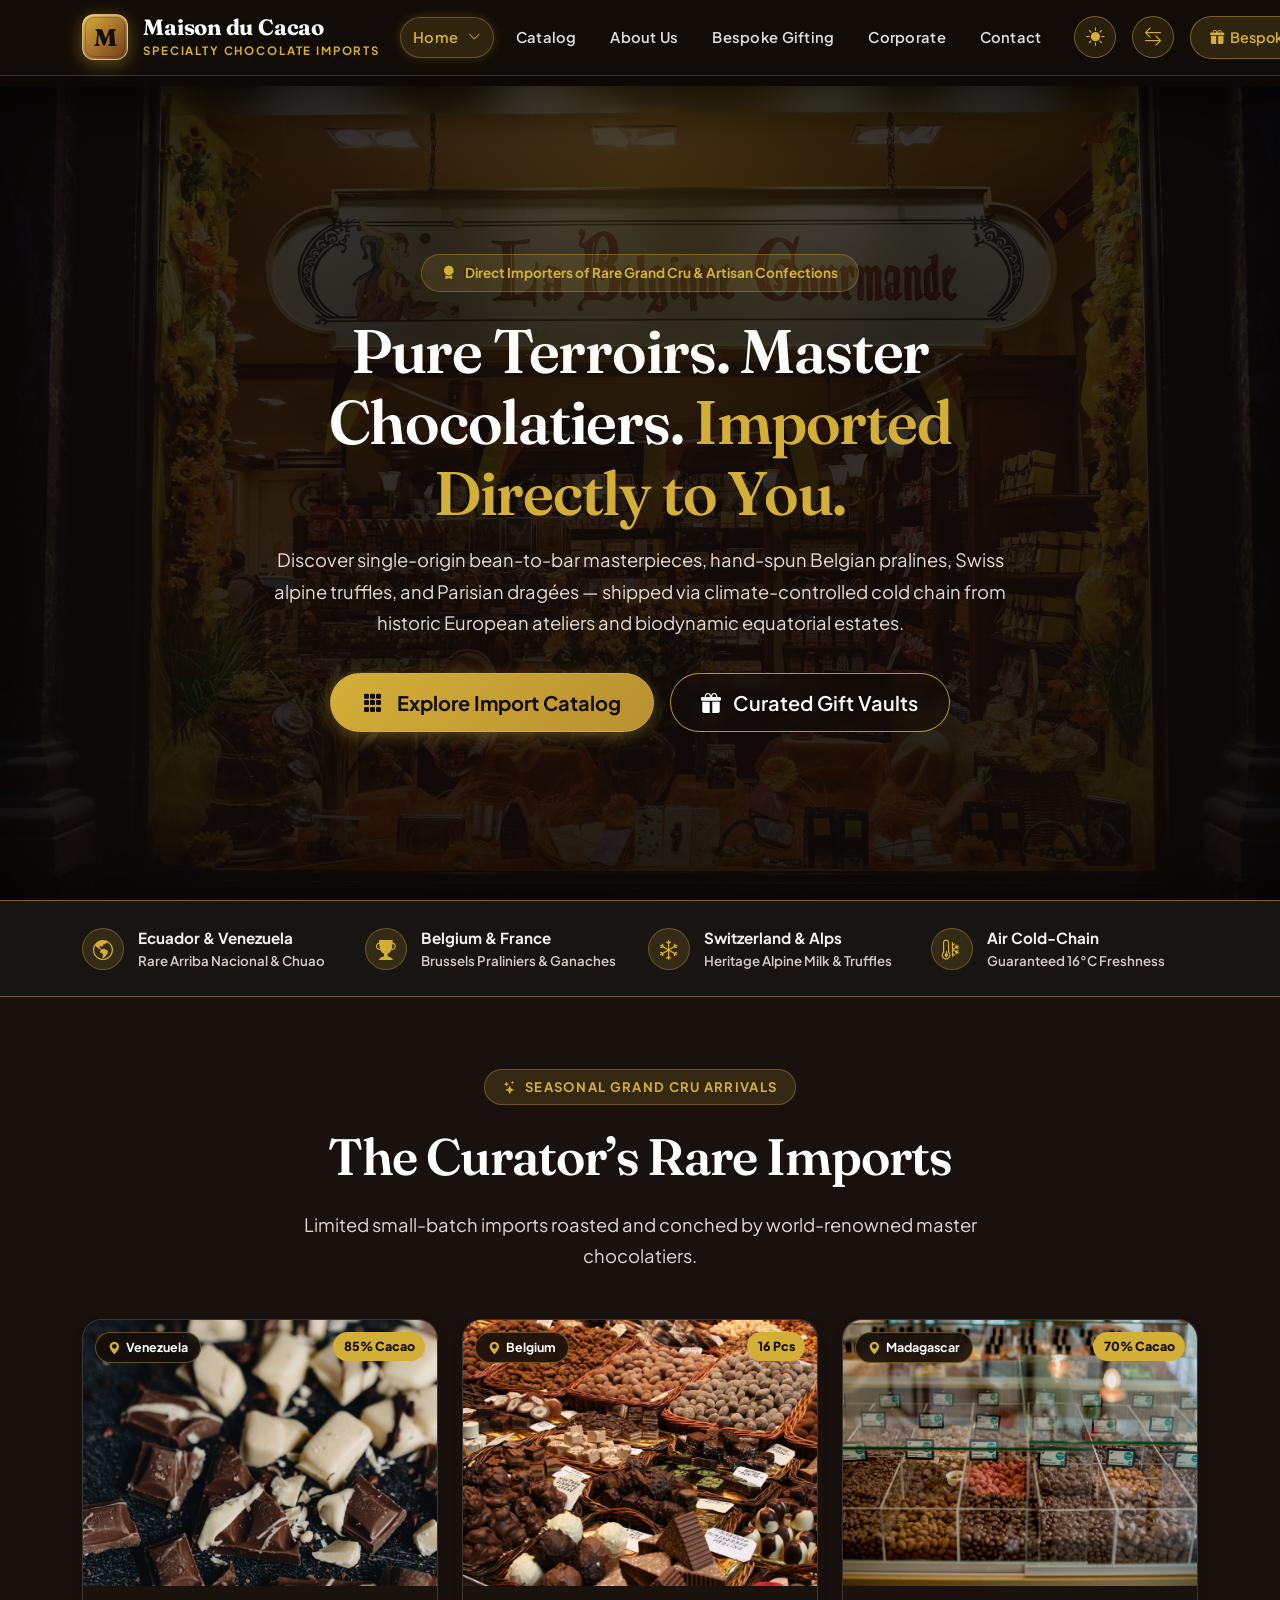
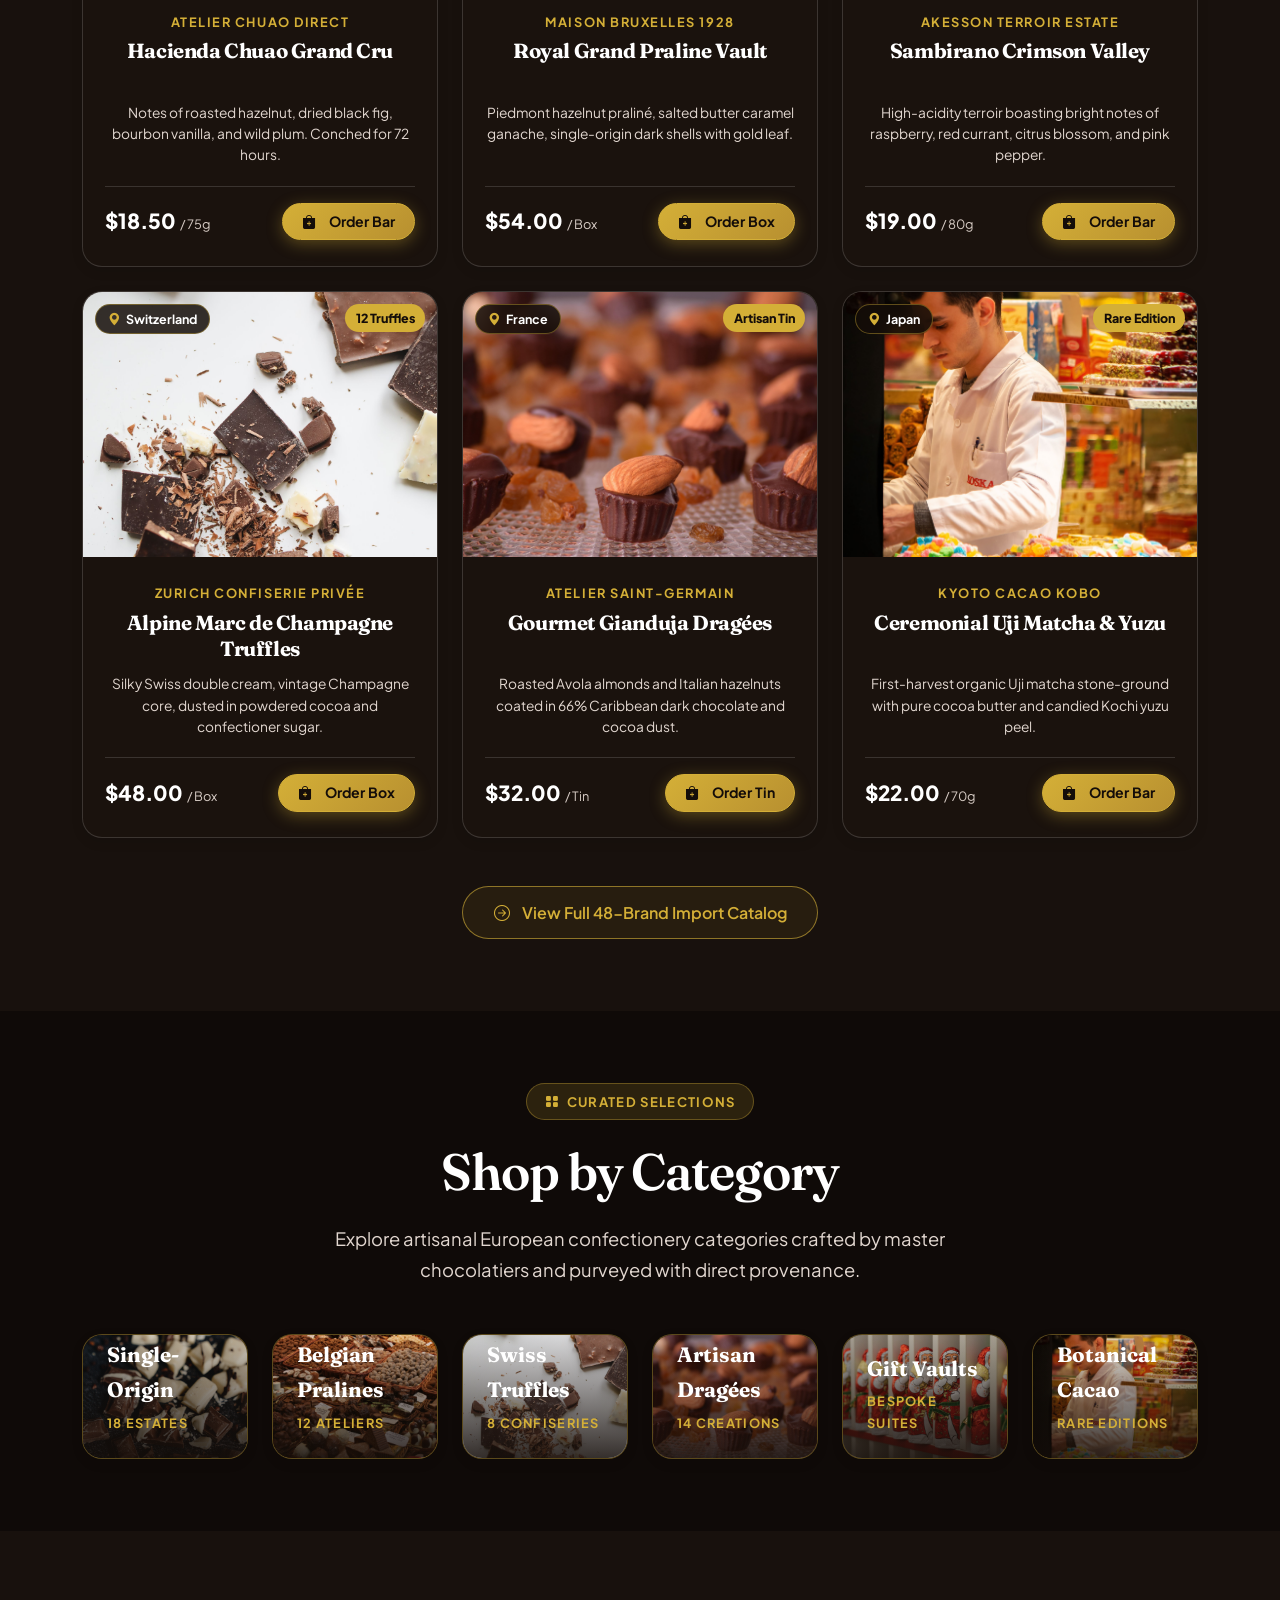
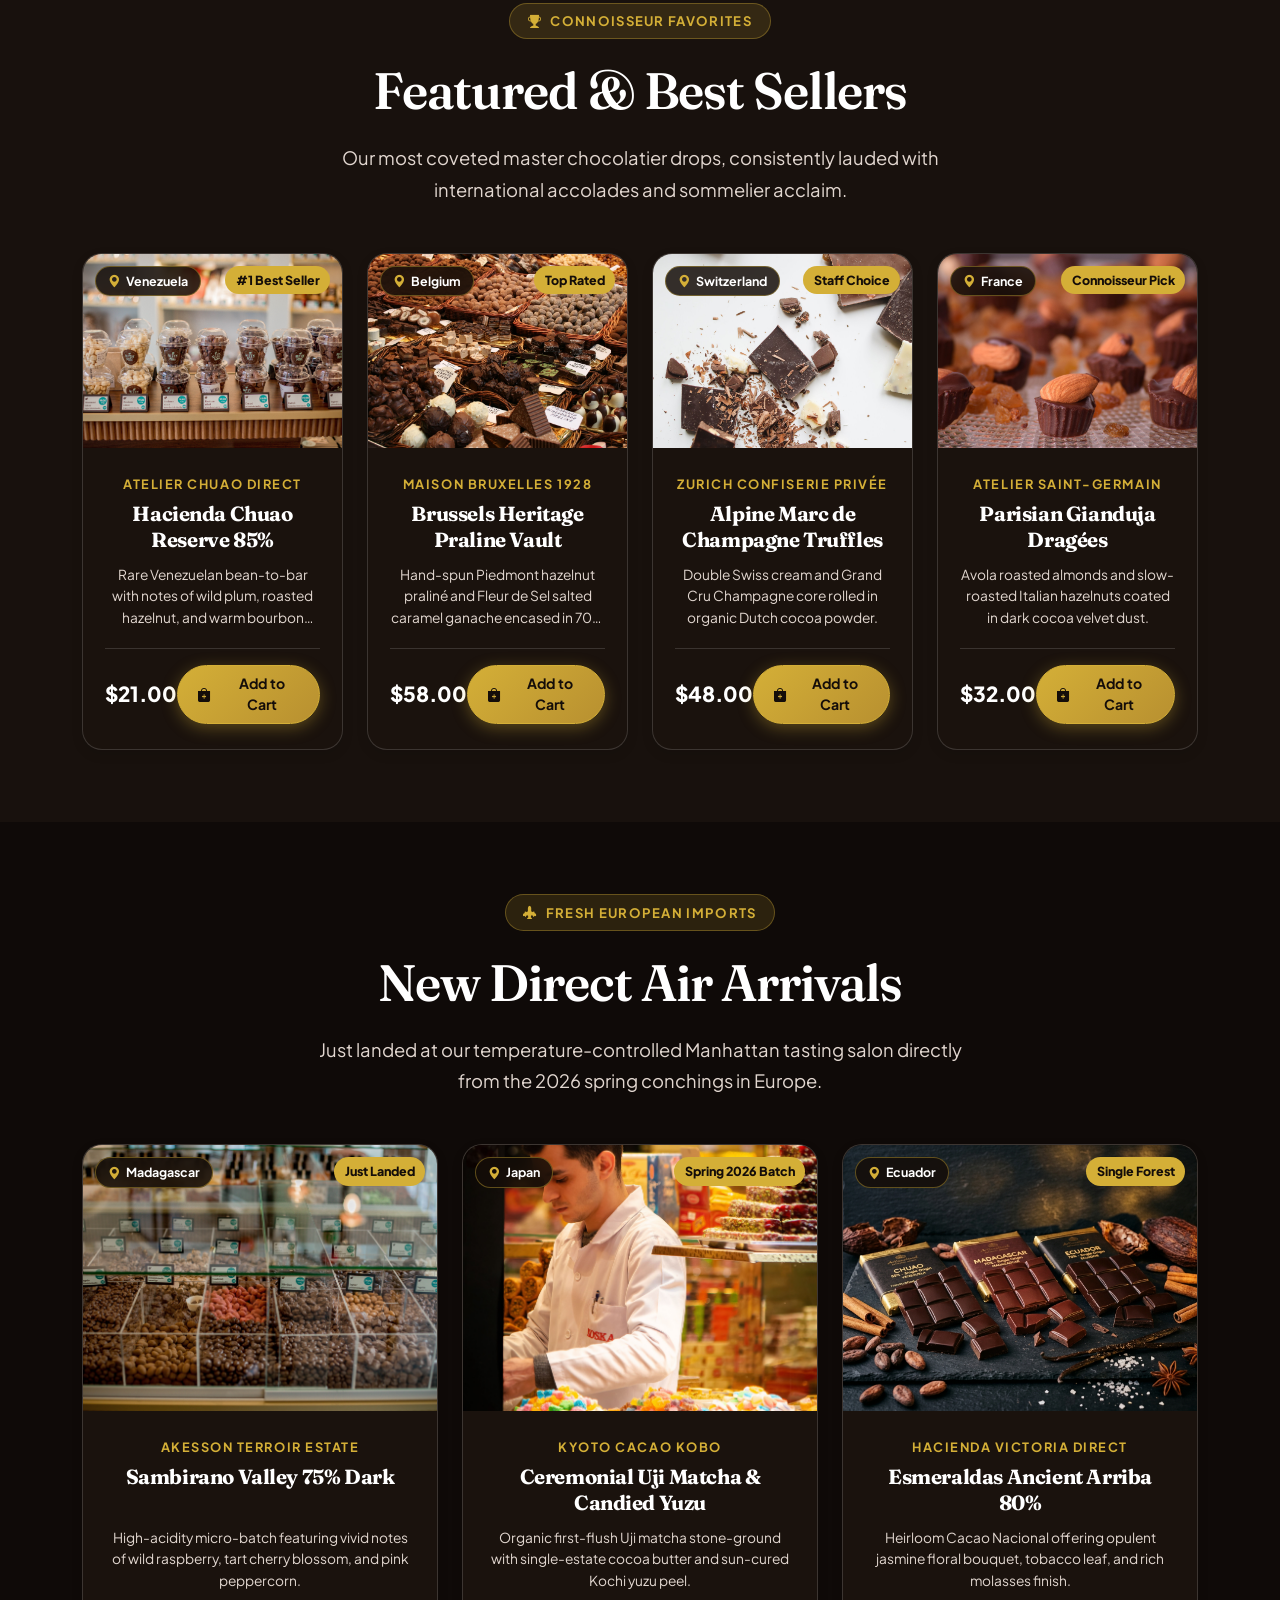
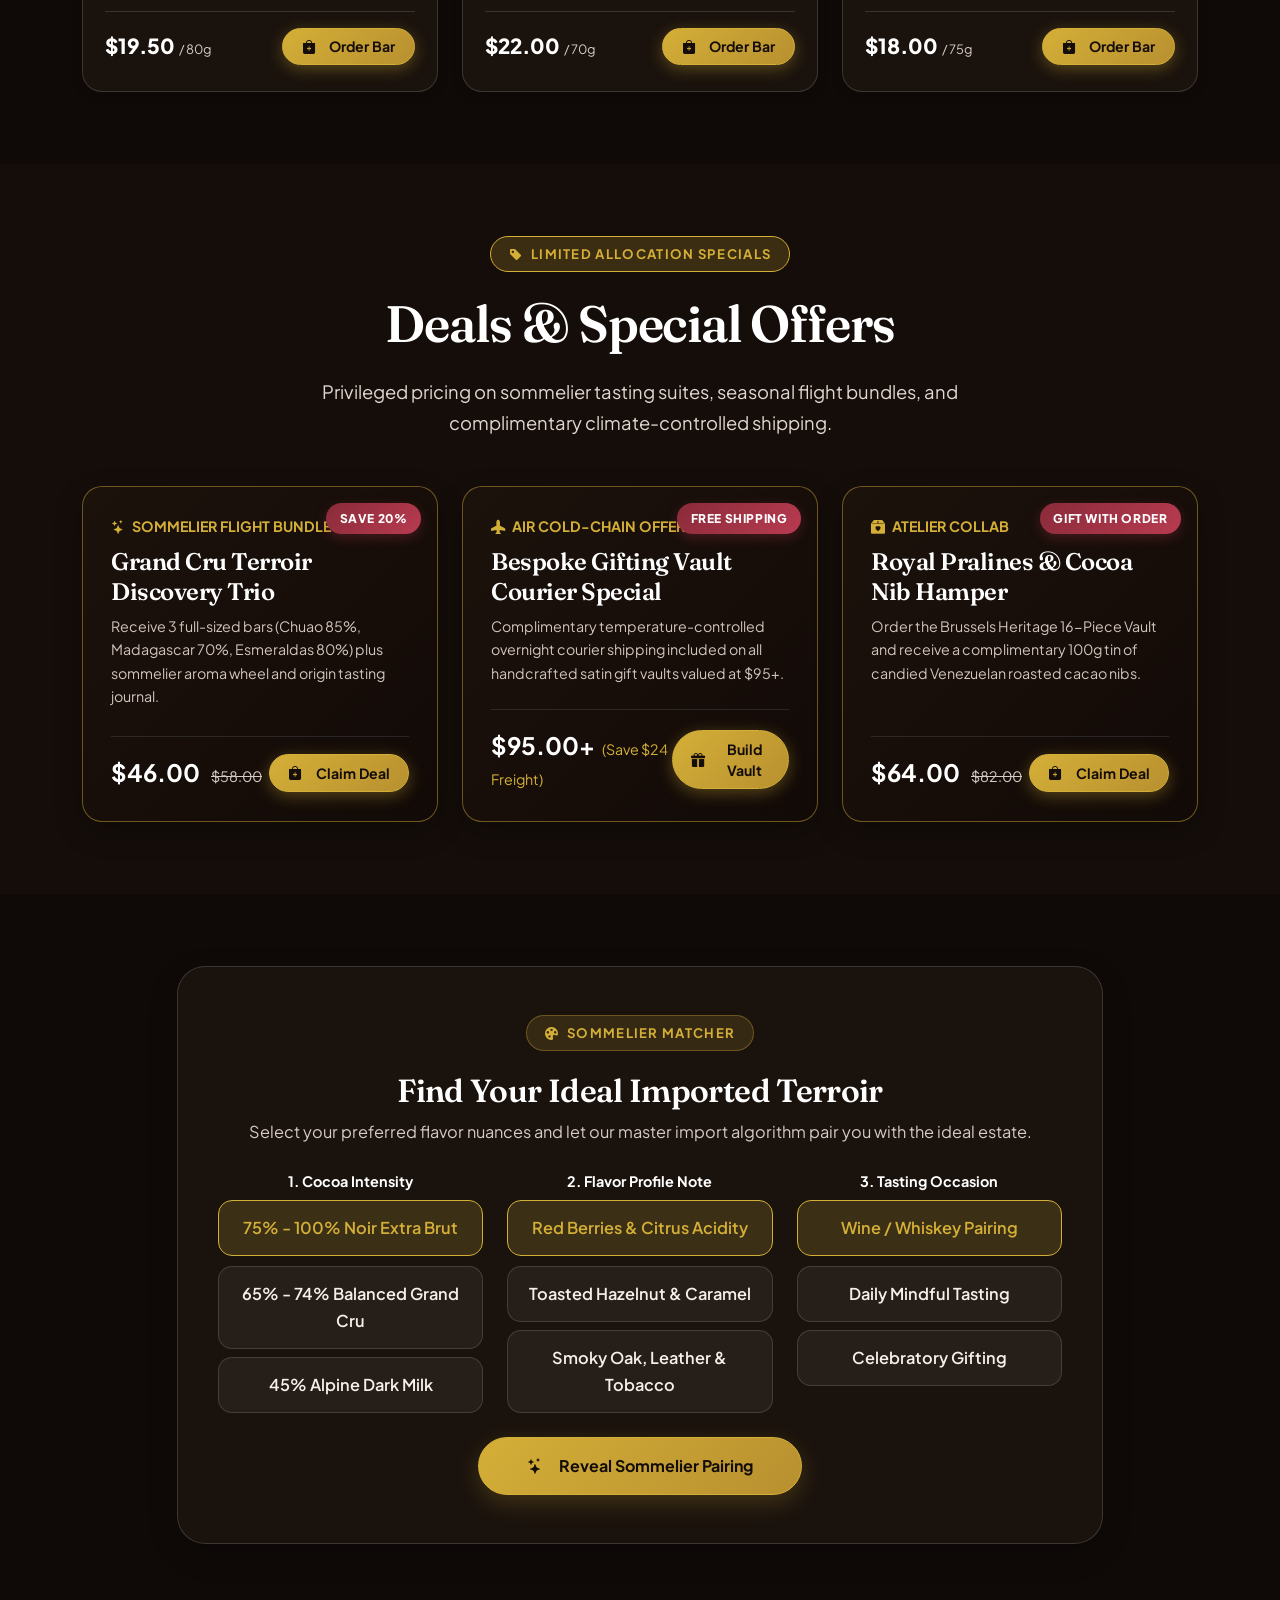
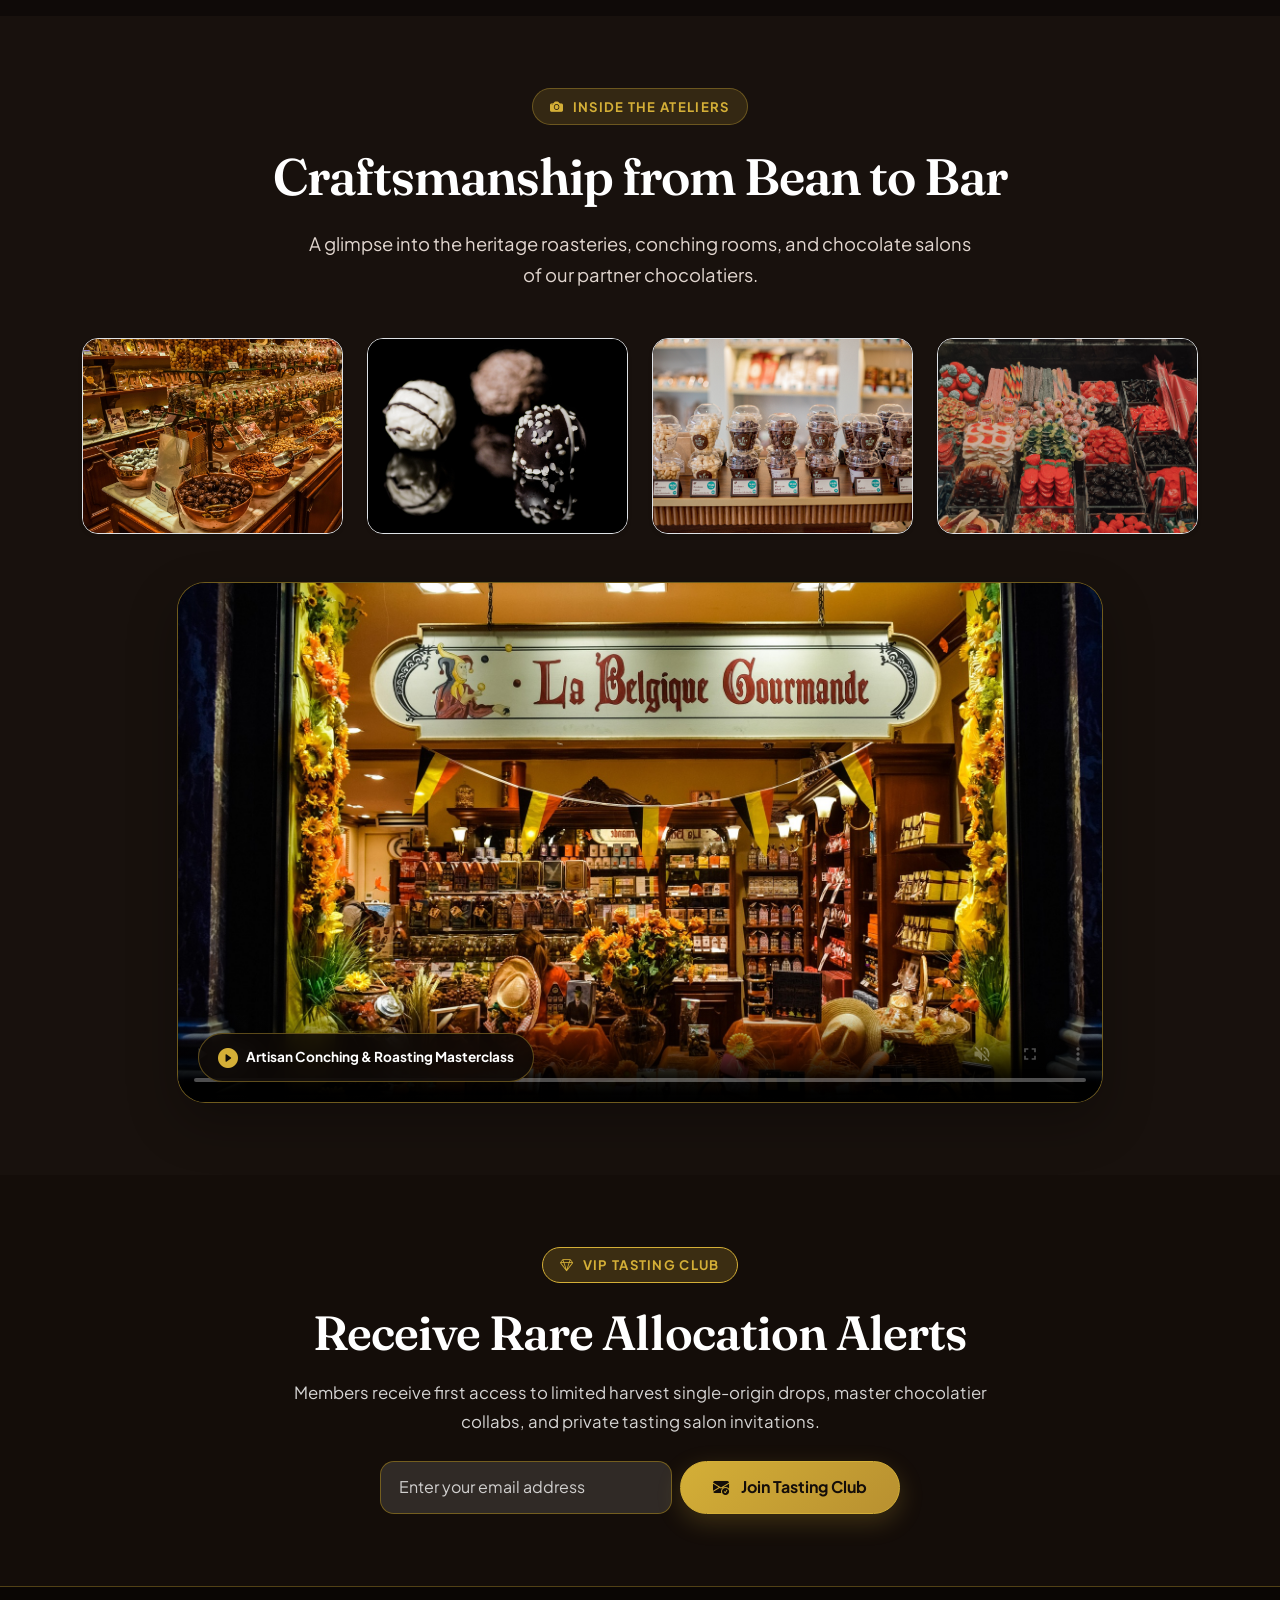
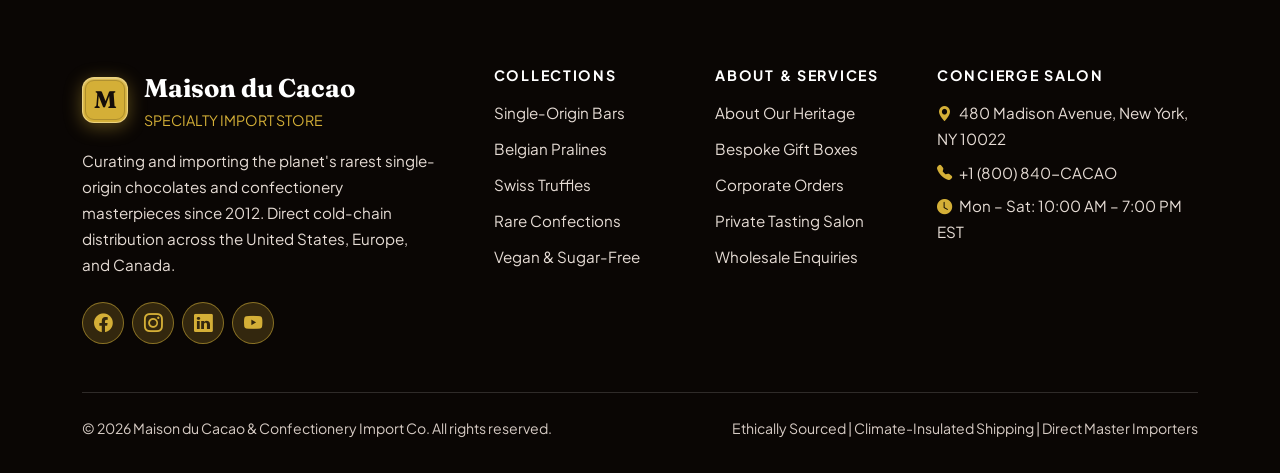
==== commit ca3ba019: "Fix header dropdown duplicate caret, z-index stacking, hero button contrast, hamburger visibility at" ====
--- a/index.html
+++ b/index.html
@@ -104,50 +104,58 @@
     </div>
 
     <div class="nav-overlay-body">
-      <ul class="overlay-menu-list">
-        <li class="overlay-menu-item">
-          <a href="index.html" class="overlay-menu-link active" aria-current="page" data-preview-img="previewHome1">
-            <span class="overlay-menu-num">01</span>
-            <span class="overlay-menu-text">HOME 1 — CLASSIC</span>
+      <div class="overlay-nav-column">
+        <ul class="overlay-menu-list">
+          <li class="overlay-menu-item">
+            <a href="index.html" class="overlay-menu-link active" aria-current="page" data-preview-img="previewHome1">
+              <span class="overlay-menu-num">01</span>
+              <span class="overlay-menu-text">HOME 1 — CLASSIC</span>
+            </a>
+          </li>
+          <li class="overlay-menu-item">
+            <a href="home2.html" class="overlay-menu-link" data-preview-img="previewHome2">
+              <span class="overlay-menu-num">02</span>
+              <span class="overlay-menu-text">HOME 2 — GRAND RESERVE</span>
+            </a>
+          </li>
+          <li class="overlay-menu-item">
+            <a href="products.html" class="overlay-menu-link" data-preview-img="previewProducts">
+              <span class="overlay-menu-num">03</span>
+              <span class="overlay-menu-text">PRODUCTS CATALOG</span>
+            </a>
+          </li>
+          <li class="overlay-menu-item">
+            <a href="about.html" class="overlay-menu-link" data-preview-img="previewAbout">
+              <span class="overlay-menu-num">04</span>
+              <span class="overlay-menu-text">ABOUT US</span>
+            </a>
+          </li>
+          <li class="overlay-menu-item">
+            <a href="gifting.html" class="overlay-menu-link" data-preview-img="previewGifting">
+              <span class="overlay-menu-num">05</span>
+              <span class="overlay-menu-text">BESPOKE GIFTING</span>
+            </a>
+          </li>
+          <li class="overlay-menu-item">
+            <a href="corporate.html" class="overlay-menu-link" data-preview-img="previewCorporate">
+              <span class="overlay-menu-num">06</span>
+              <span class="overlay-menu-text">CORPORATE ORDERS</span>
+            </a>
+          </li>
+          <li class="overlay-menu-item">
+            <a href="contact.html" class="overlay-menu-link" data-preview-img="previewContact">
+              <span class="overlay-menu-num">07</span>
+              <span class="overlay-menu-text">CONTACT & SALON</span>
+            </a>
+          </li>
+        </ul>
+
+        <div class="overlay-menu-cta-wrap">
+          <a href="gifting.html" class="concierge-pill overlay-concierge-pill">
+            <i class="bi bi-gift-fill"></i> Bespoke Gifting
           </a>
-        </li>
-        <li class="overlay-menu-item">
-          <a href="home2.html" class="overlay-menu-link" data-preview-img="previewHome2">
-            <span class="overlay-menu-num">02</span>
-            <span class="overlay-menu-text">HOME 2 — GRAND RESERVE</span>
-          </a>
-        </li>
-        <li class="overlay-menu-item">
-          <a href="products.html" class="overlay-menu-link" data-preview-img="previewProducts">
-            <span class="overlay-menu-num">03</span>
-            <span class="overlay-menu-text">PRODUCTS CATALOG</span>
-          </a>
-        </li>
-        <li class="overlay-menu-item">
-          <a href="about.html" class="overlay-menu-link" data-preview-img="previewAbout">
-            <span class="overlay-menu-num">04</span>
-            <span class="overlay-menu-text">ABOUT US</span>
-          </a>
-        </li>
-        <li class="overlay-menu-item">
-          <a href="gifting.html" class="overlay-menu-link" data-preview-img="previewGifting">
-            <span class="overlay-menu-num">05</span>
-            <span class="overlay-menu-text">BESPOKE GIFTING</span>
-          </a>
-        </li>
-        <li class="overlay-menu-item">
-          <a href="corporate.html" class="overlay-menu-link" data-preview-img="previewCorporate">
-            <span class="overlay-menu-num">06</span>
-            <span class="overlay-menu-text">CORPORATE ORDERS</span>
-          </a>
-        </li>
-        <li class="overlay-menu-item">
-          <a href="contact.html" class="overlay-menu-link" data-preview-img="previewContact">
-            <span class="overlay-menu-num">07</span>
-            <span class="overlay-menu-text">CONTACT & SALON</span>
-          </a>
-        </li>
-      </ul>
+        </div>
+      </div>
 
       <!-- Hover Image Preview Viewport -->
       <div class="overlay-preview-viewport d-none d-lg-block">
--- a/css/style.css
+++ b/css/style.css
@@ -368,7 +368,7 @@
   left: 0 !important;
   right: 0 !important;
   width: 100% !important;
-  z-index: 1050 !important;
+  z-index: 1080 !important;
   background: rgba(20, 13, 9, 0.94);
   backdrop-filter: blur(16px);
   -webkit-backdrop-filter: blur(16px);
@@ -497,6 +497,11 @@
   border: 1px solid rgba(212, 175, 55, 0.35);
 }
 
+/* Remove duplicate Bootstrap caret so only the elegant chevron icon is shown */
+.cacao-nav-link.dropdown-toggle::after {
+  display: none !important;
+}
+
 /* Dropdown Menu Styling for Conventional Navbar */
 .cacao-nav-item .dropdown-menu {
   background: #18100B !important;
@@ -505,6 +510,7 @@
   box-shadow: 0 14px 35px rgba(0, 0, 0, 0.6) !important;
   padding: 0.5rem 0;
   margin-top: 0.5rem;
+  z-index: 1090 !important;
 }
 
 .cacao-nav-item .dropdown-item {
@@ -640,7 +646,18 @@
   box-shadow: var(--shadow-gold);
 }
 
-/* Tablet & Mobile (320px - 1024px): Balanced Straight-Line Navbar */
+/* Web view (> 1024px): Strictly hide hamburger button */
+@media (min-width: 1024.02px) {
+  .cacao-navbar .magnetic-menu-btn,
+  .magnetic-menu-btn {
+    display: none !important;
+  }
+  .cacao-navbar .cacao-nav-links {
+    display: flex !important;
+  }
+}
+
+/* Tablet & Mobile (320px - 1024px): Balanced Straight-Line Navbar & Visible Hamburger Button */
 @media (max-width: 1024px) {
   .cacao-navbar {
     padding: 0.6rem 0 !important;
@@ -654,6 +671,11 @@
   .cacao-navbar .btn:not(.magnetic-menu-btn):not(.theme-toggle-btn):not(.dir-toggle-btn),
   .cacao-navbar a:not(.brand-logo-wrap):not(.dropdown-item) {
     display: none !important;
+  }
+
+  .cacao-navbar .magnetic-menu-btn,
+  .magnetic-menu-btn {
+    display: inline-flex !important;
   }
 
   .cacao-navbar .container,
@@ -983,6 +1005,35 @@
     font-size: 2rem;
     gap: 0.85rem;
   }
+}
+
+/* Fullscreen Menu CTA for Mobile & Tablet */
+.overlay-menu-cta-wrap {
+  margin-top: 1.75rem;
+}
+
+.overlay-concierge-pill {
+  display: inline-flex !important;
+  align-items: center;
+  gap: 0.55rem;
+  padding: 0.75rem 1.6rem;
+  border-radius: var(--radius-pill);
+  background: linear-gradient(135deg, rgba(212, 175, 55, 0.22) 0%, rgba(212, 175, 55, 0.1) 100%);
+  border: 1.5px solid var(--cacao-gold);
+  color: var(--cacao-gold) !important;
+  font-size: 1.05rem;
+  font-weight: 700;
+  letter-spacing: 0.03em;
+  text-decoration: none;
+  box-shadow: 0 4px 18px rgba(0, 0, 0, 0.35);
+  transition: all var(--transition-base);
+}
+
+.overlay-concierge-pill:hover {
+  background: var(--cacao-gold) !important;
+  color: #140D09 !important;
+  box-shadow: 0 6px 22px rgba(212, 175, 55, 0.5);
+  transform: translateY(-2px);
 }
 
 /* ==========================================================================
@@ -1707,6 +1758,26 @@
   color: #E6DCD5 !important;
 }
 
+/* Homepage 1 Hero Second Button Contrast in Light & Dark Themes */
+.hero-editorial-home1 .btn-cacao-outline,
+.hero-editorial-home1 .btn-outline-cacao {
+  color: #FFFFFF !important;
+  border-color: rgba(212, 175, 55, 0.85) !important;
+  background-color: rgba(20, 13, 9, 0.5) !important;
+  backdrop-filter: blur(4px);
+  -webkit-backdrop-filter: blur(4px);
+  text-shadow: 0 1px 2px rgba(0, 0, 0, 0.6);
+}
+
+.hero-editorial-home1 .btn-cacao-outline:hover,
+.hero-editorial-home1 .btn-outline-cacao:hover {
+  background-color: var(--cacao-gold) !important;
+  border-color: var(--cacao-gold) !important;
+  color: #140D09 !important;
+  text-shadow: none;
+  box-shadow: 0 8px 24px rgba(212, 175, 55, 0.4);
+}
+
 /* ==========================================================================
    Home 2 Announcement Bar Distinctive Luxury Background (Issue 14)
    ========================================================================== */
@@ -1718,7 +1789,7 @@
   font-size: 0.88rem !important;
   letter-spacing: 0.03em !important;
   position: relative;
-  z-index: 1060;
+  z-index: 1040;
   box-shadow: 0 4px 18px rgba(0, 0, 0, 0.5) !important;
 }
 
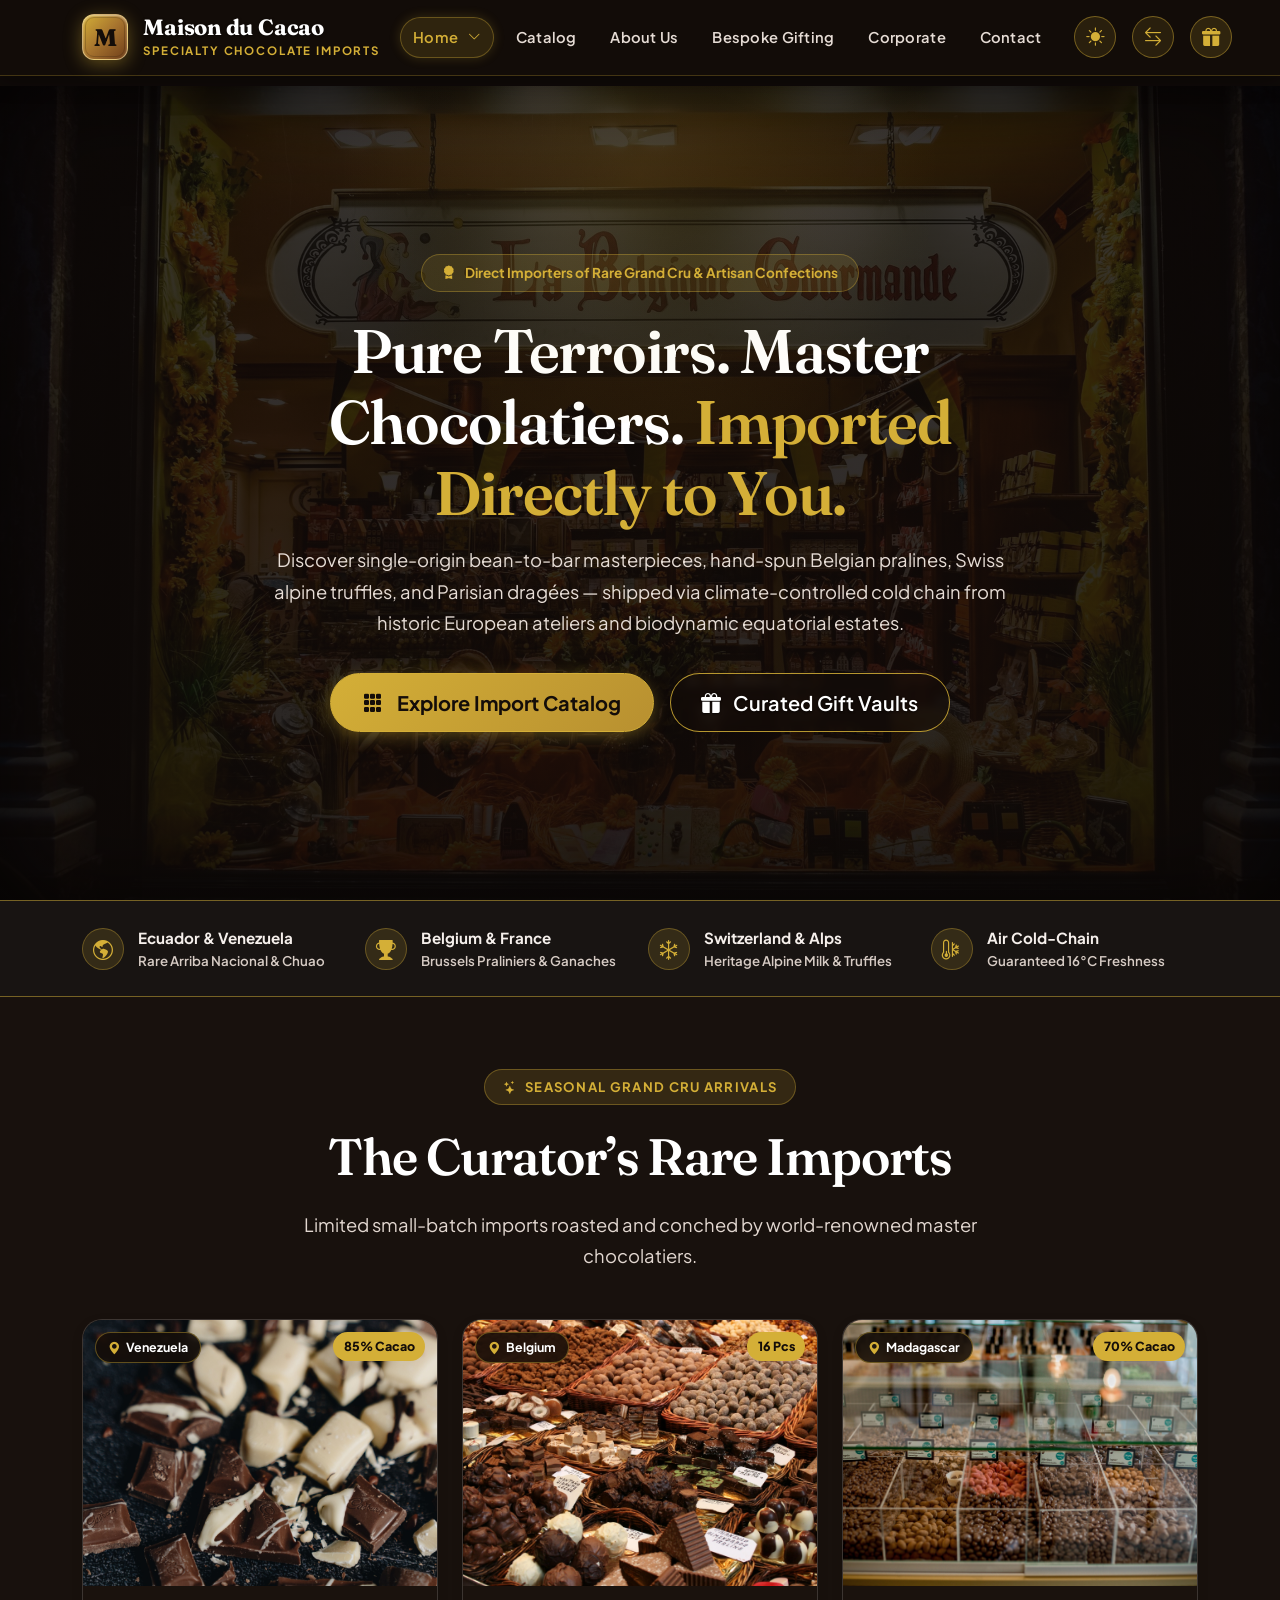
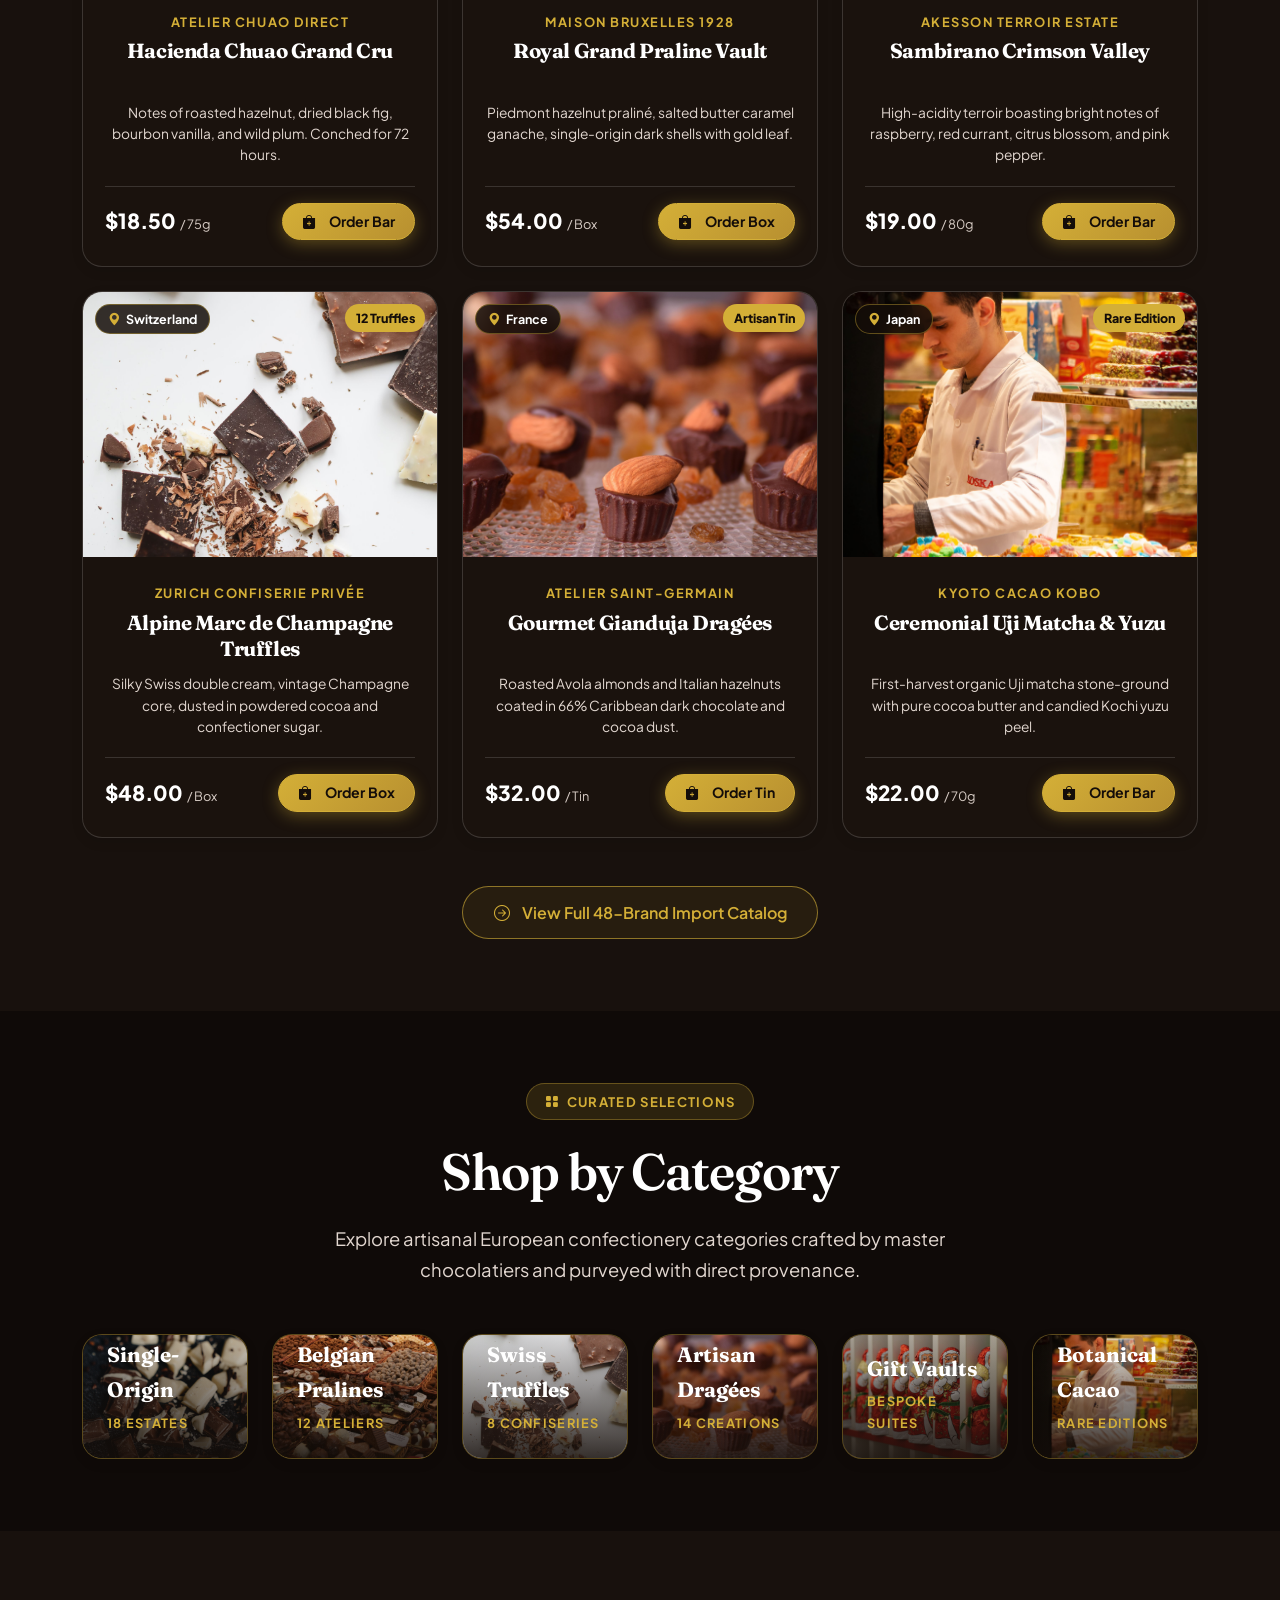
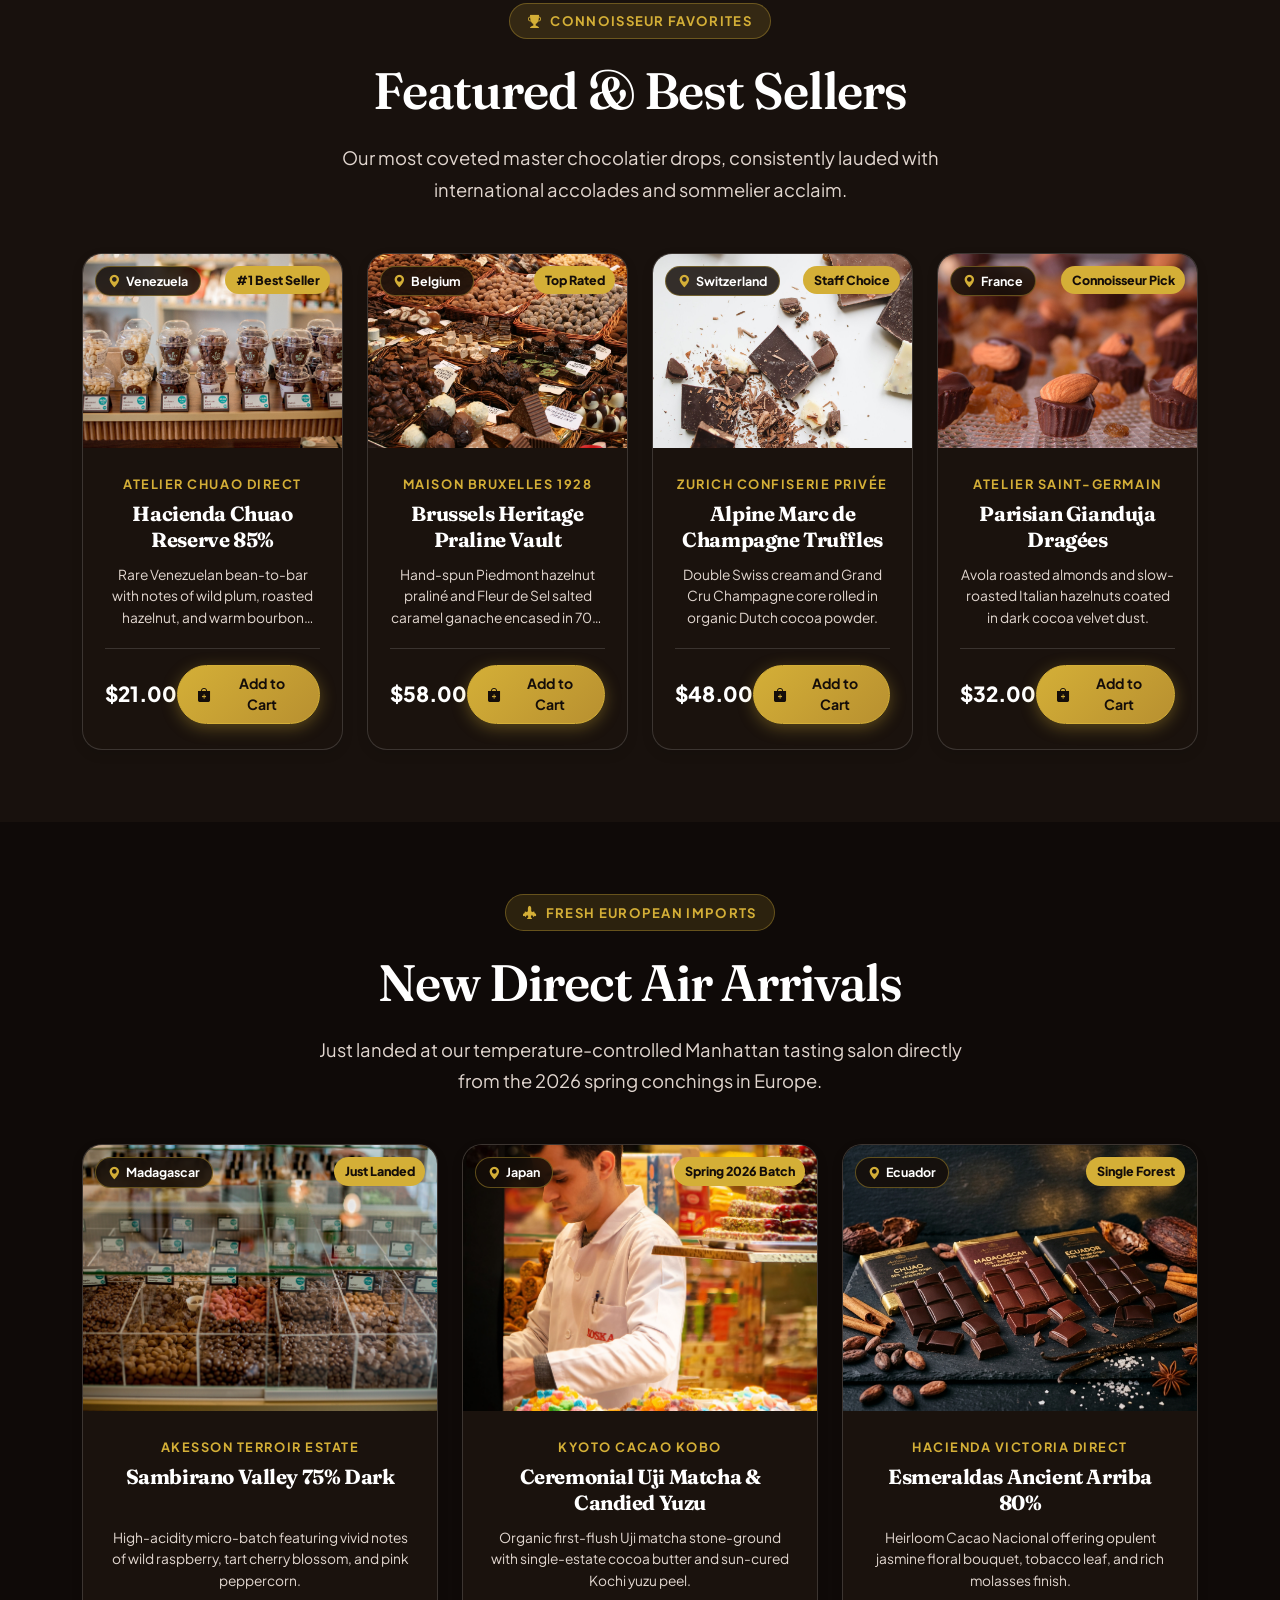
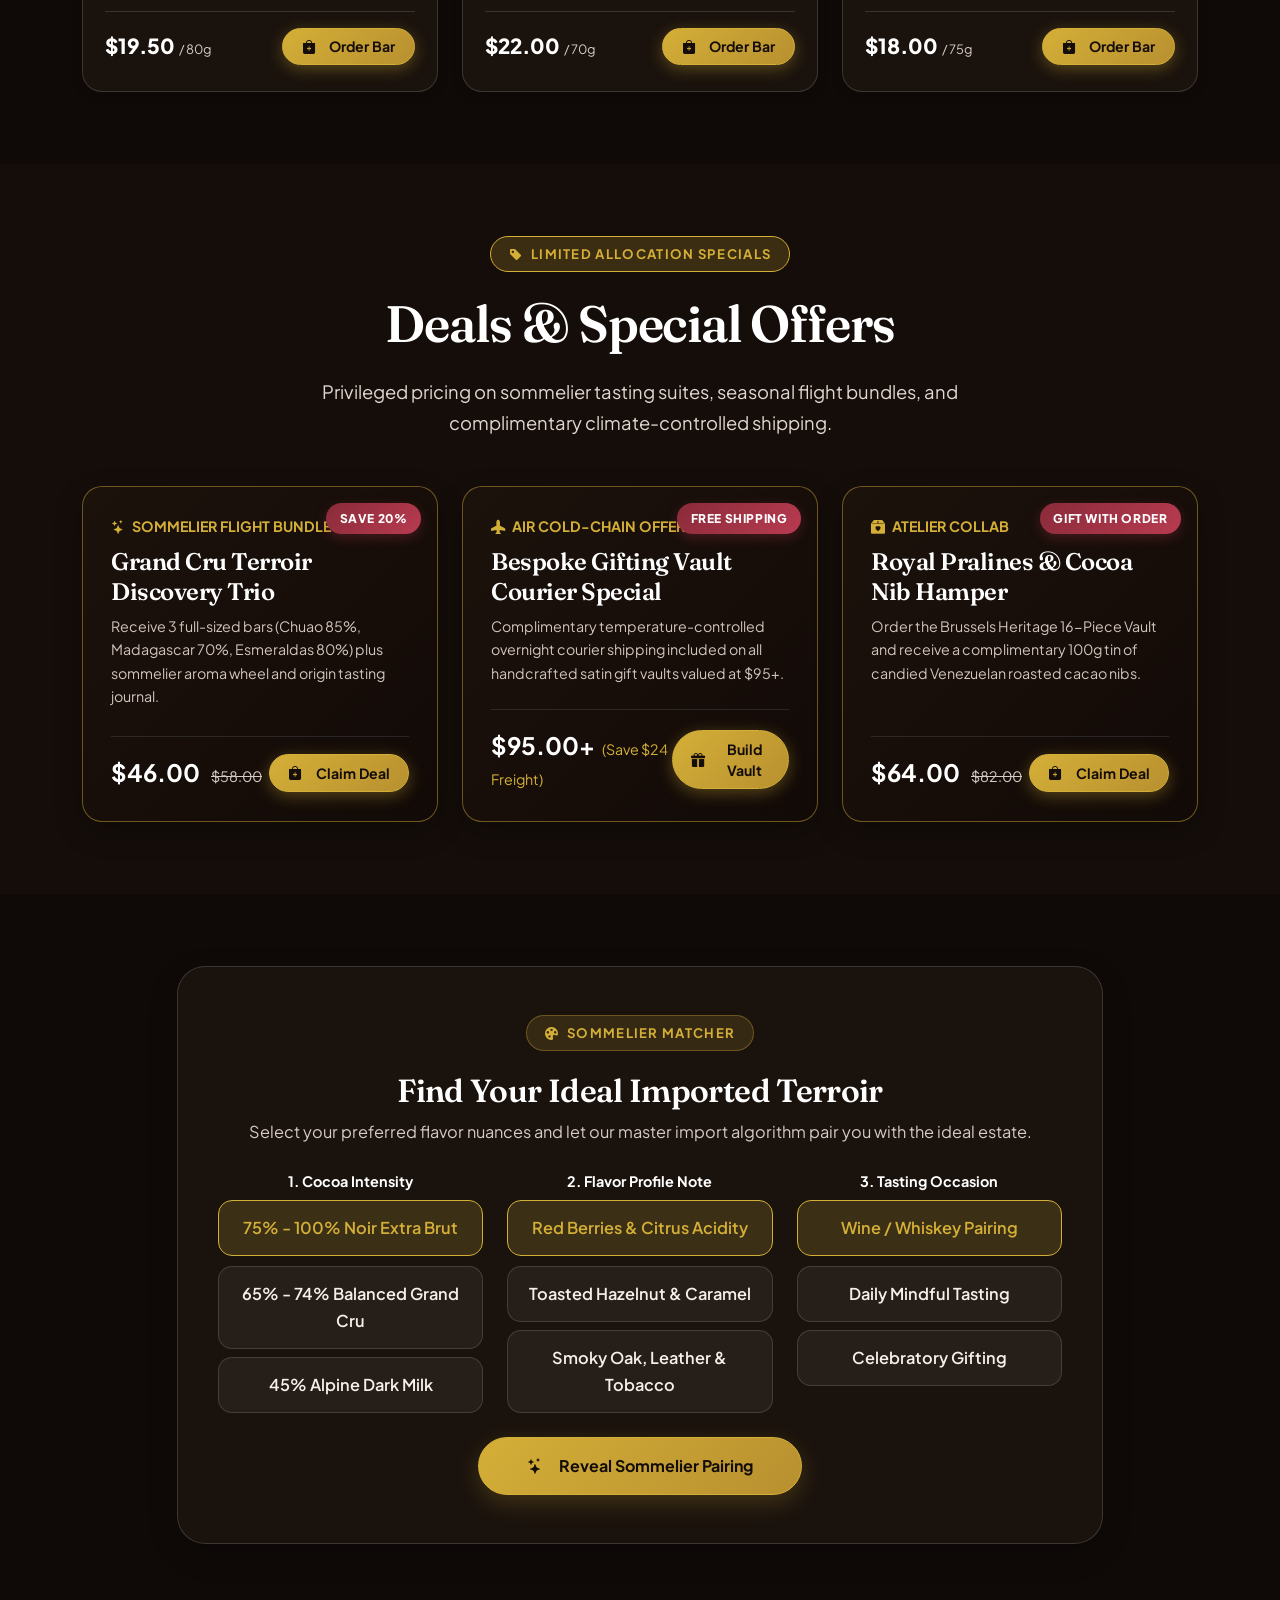
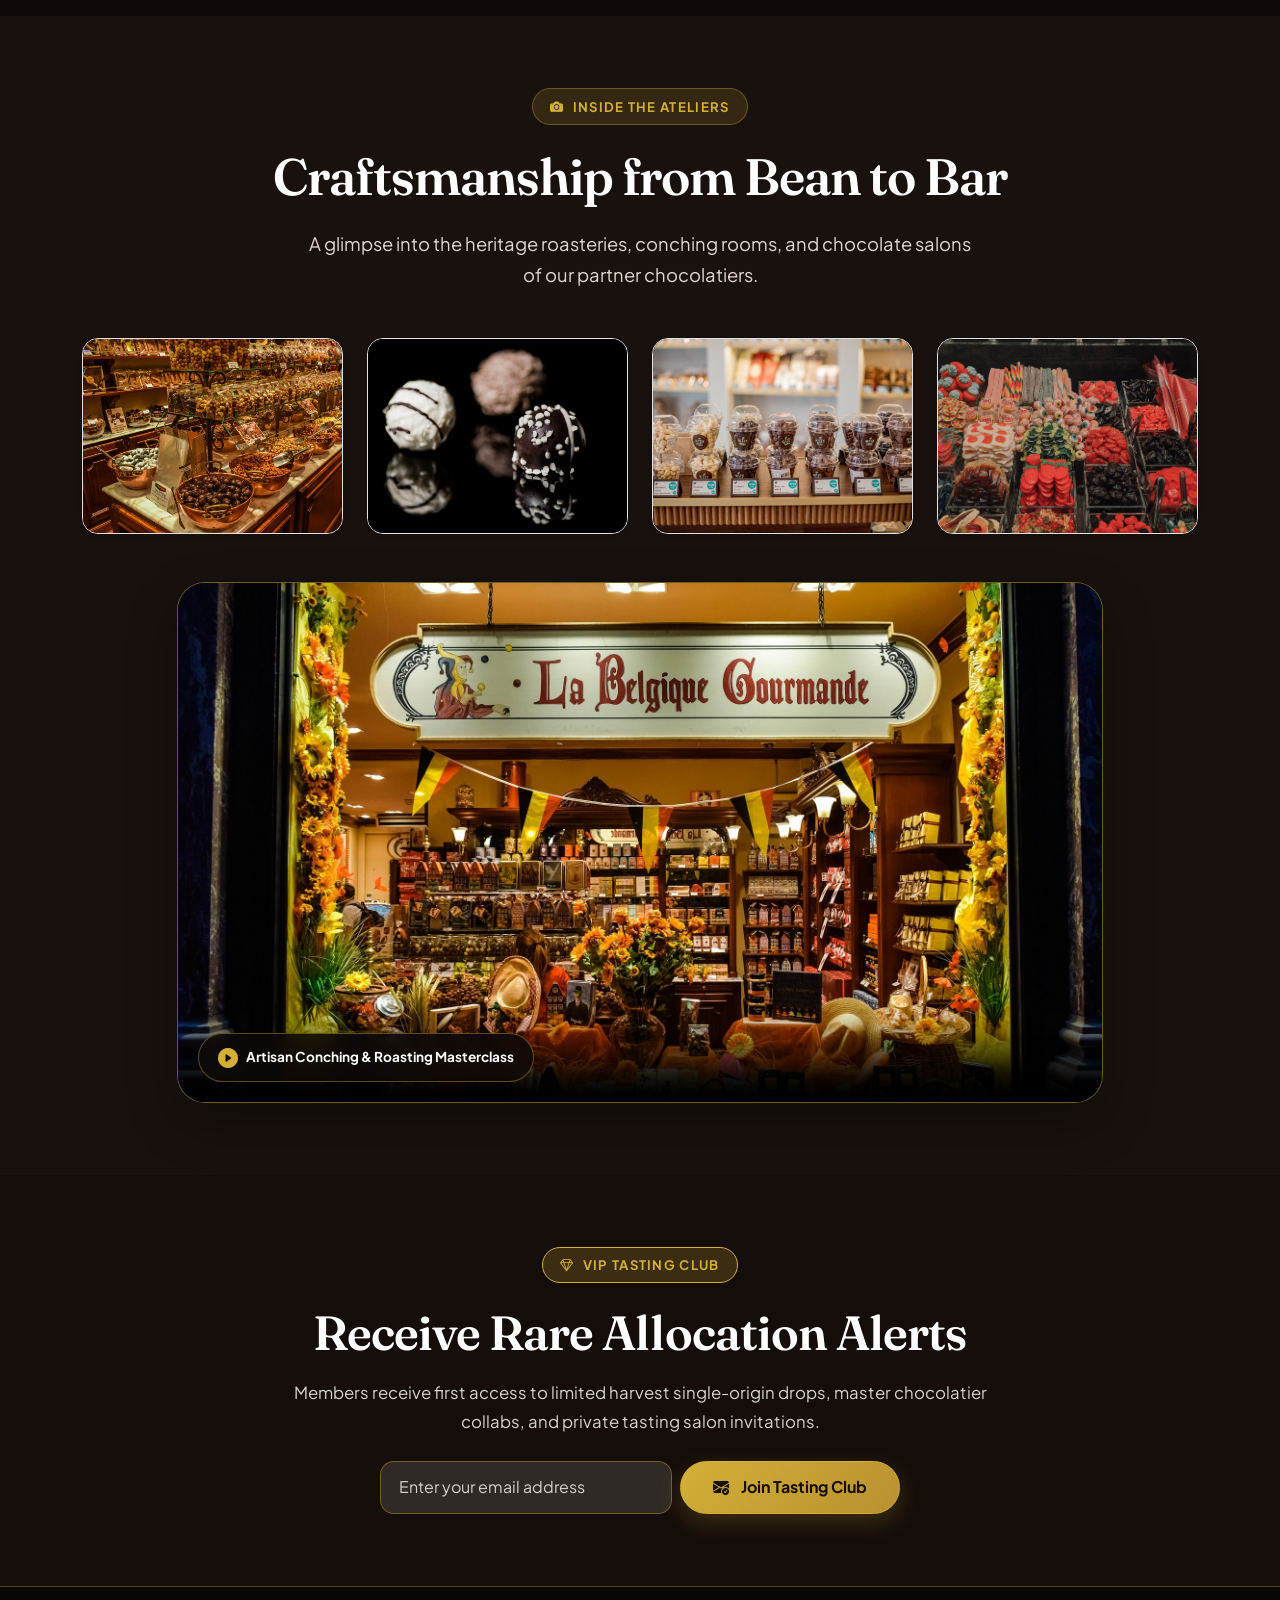
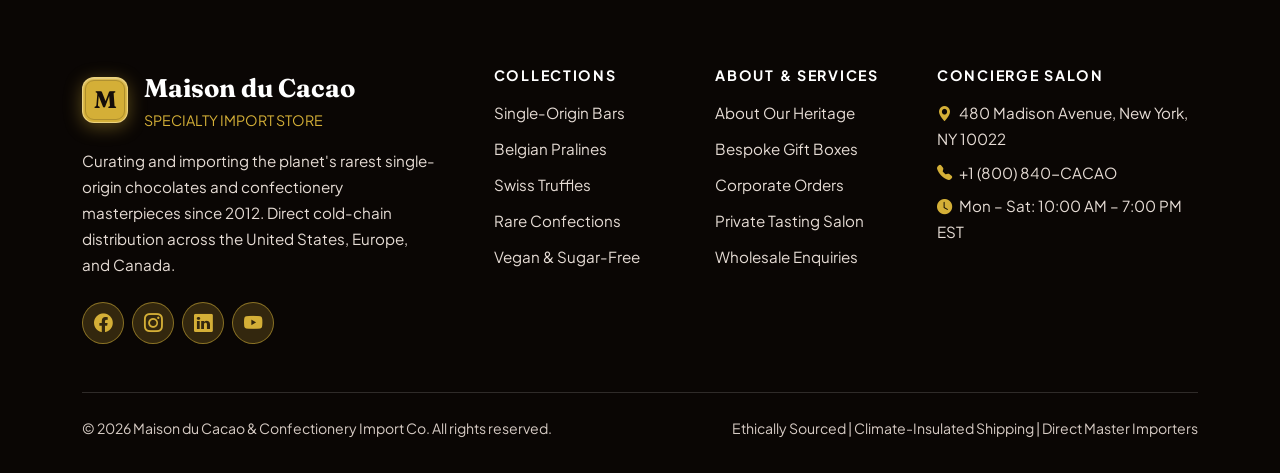
==== commit 09cf6c3a: "Update header gifting CTA: remove text and keep icon across pages" ====
--- a/index.html
+++ b/index.html
@@ -70,8 +70,8 @@
             <i class="bi bi-arrow-left-right"></i>
           </button>
 
-          <a href="gifting.html" class="concierge-pill d-none d-xl-inline-flex">
-            <i class="bi bi-gift-fill"></i> Bespoke Gifting
+          <a href="gifting.html" class="nav-icon-circle-btn concierge-pill" title="Bespoke Gifting" aria-label="Bespoke Gifting">
+            <i class="bi bi-gift-fill"></i>
           </a>
 
           <button type="button" class="magnetic-menu-btn d-lg-none" title="Open Menu" aria-label="Open Fullscreen Menu">
--- a/css/style.css
+++ b/css/style.css
@@ -630,11 +630,12 @@
   color: var(--cacao-gold) !important;
   font-weight: 600;
   border-radius: var(--radius-pill);
-  padding: 0.55rem 1.2rem !important;
+  padding: 0.55rem 1.2rem;
   border: 1px solid rgba(212, 175, 55, 0.45);
   transition: all var(--transition-fast);
   display: inline-flex;
   align-items: center;
+  justify-content: center;
   gap: 0.4rem;
   font-size: 0.9rem;
   white-space: nowrap;
@@ -644,6 +645,52 @@
   background: var(--cacao-gold);
   color: #140D09 !important;
   box-shadow: var(--shadow-gold);
+}
+
+/* Navbar Icon-Only Concierge Gifting Action Button */
+.cacao-navbar .concierge-pill:not(.overlay-concierge-pill),
+.concierge-pill.nav-icon-circle-btn {
+  width: 42px;
+  height: 42px;
+  min-width: 42px;
+  padding: 0 !important;
+  border-radius: 50% !important;
+  display: inline-flex;
+  align-items: center;
+  justify-content: center;
+  font-size: 1.15rem;
+  text-decoration: none;
+}
+
+.cacao-navbar .concierge-pill:not(.overlay-concierge-pill) i,
+.concierge-pill.nav-icon-circle-btn i {
+  color: var(--cacao-gold) !important;
+  font-size: 1.15rem;
+  line-height: 1;
+  display: inline-flex;
+  align-items: center;
+  justify-content: center;
+  transition: all var(--transition-base);
+}
+
+.cacao-navbar .concierge-pill:not(.overlay-concierge-pill):hover,
+.concierge-pill.nav-icon-circle-btn:hover {
+  background: rgba(212, 175, 55, 0.25);
+  border-color: var(--cacao-gold);
+  transform: scale(1.08);
+  box-shadow: 0 0 12px rgba(212, 175, 55, 0.35);
+  color: #FFFFFF !important;
+}
+
+.cacao-navbar .concierge-pill:not(.overlay-concierge-pill):hover i,
+.concierge-pill.nav-icon-circle-btn:hover i {
+  color: #FFFFFF !important;
+}
+
+.cacao-navbar .concierge-pill:not(.overlay-concierge-pill).active {
+  background: rgba(212, 175, 55, 0.28);
+  border-color: var(--cacao-gold);
+  box-shadow: 0 0 10px rgba(212, 175, 55, 0.3);
 }
 
 /* Web view (> 1024px): Strictly hide hamburger button */
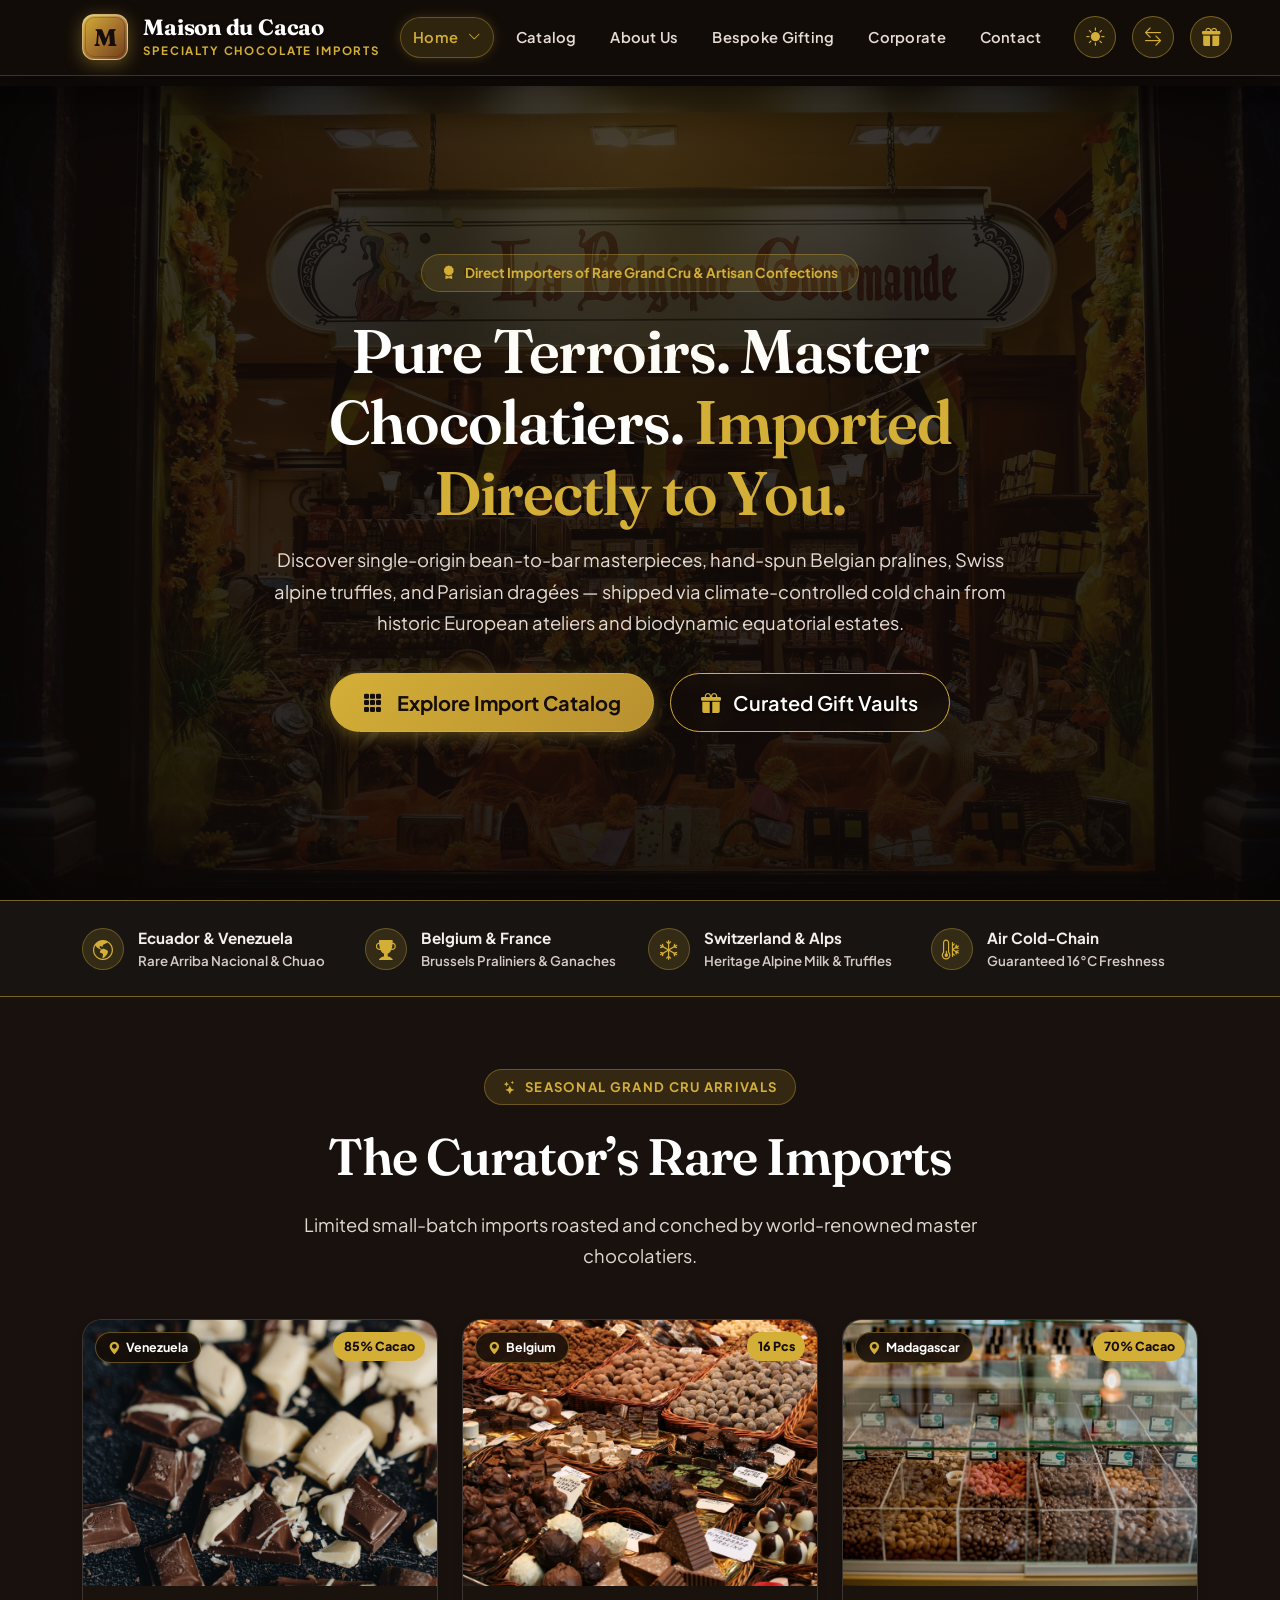
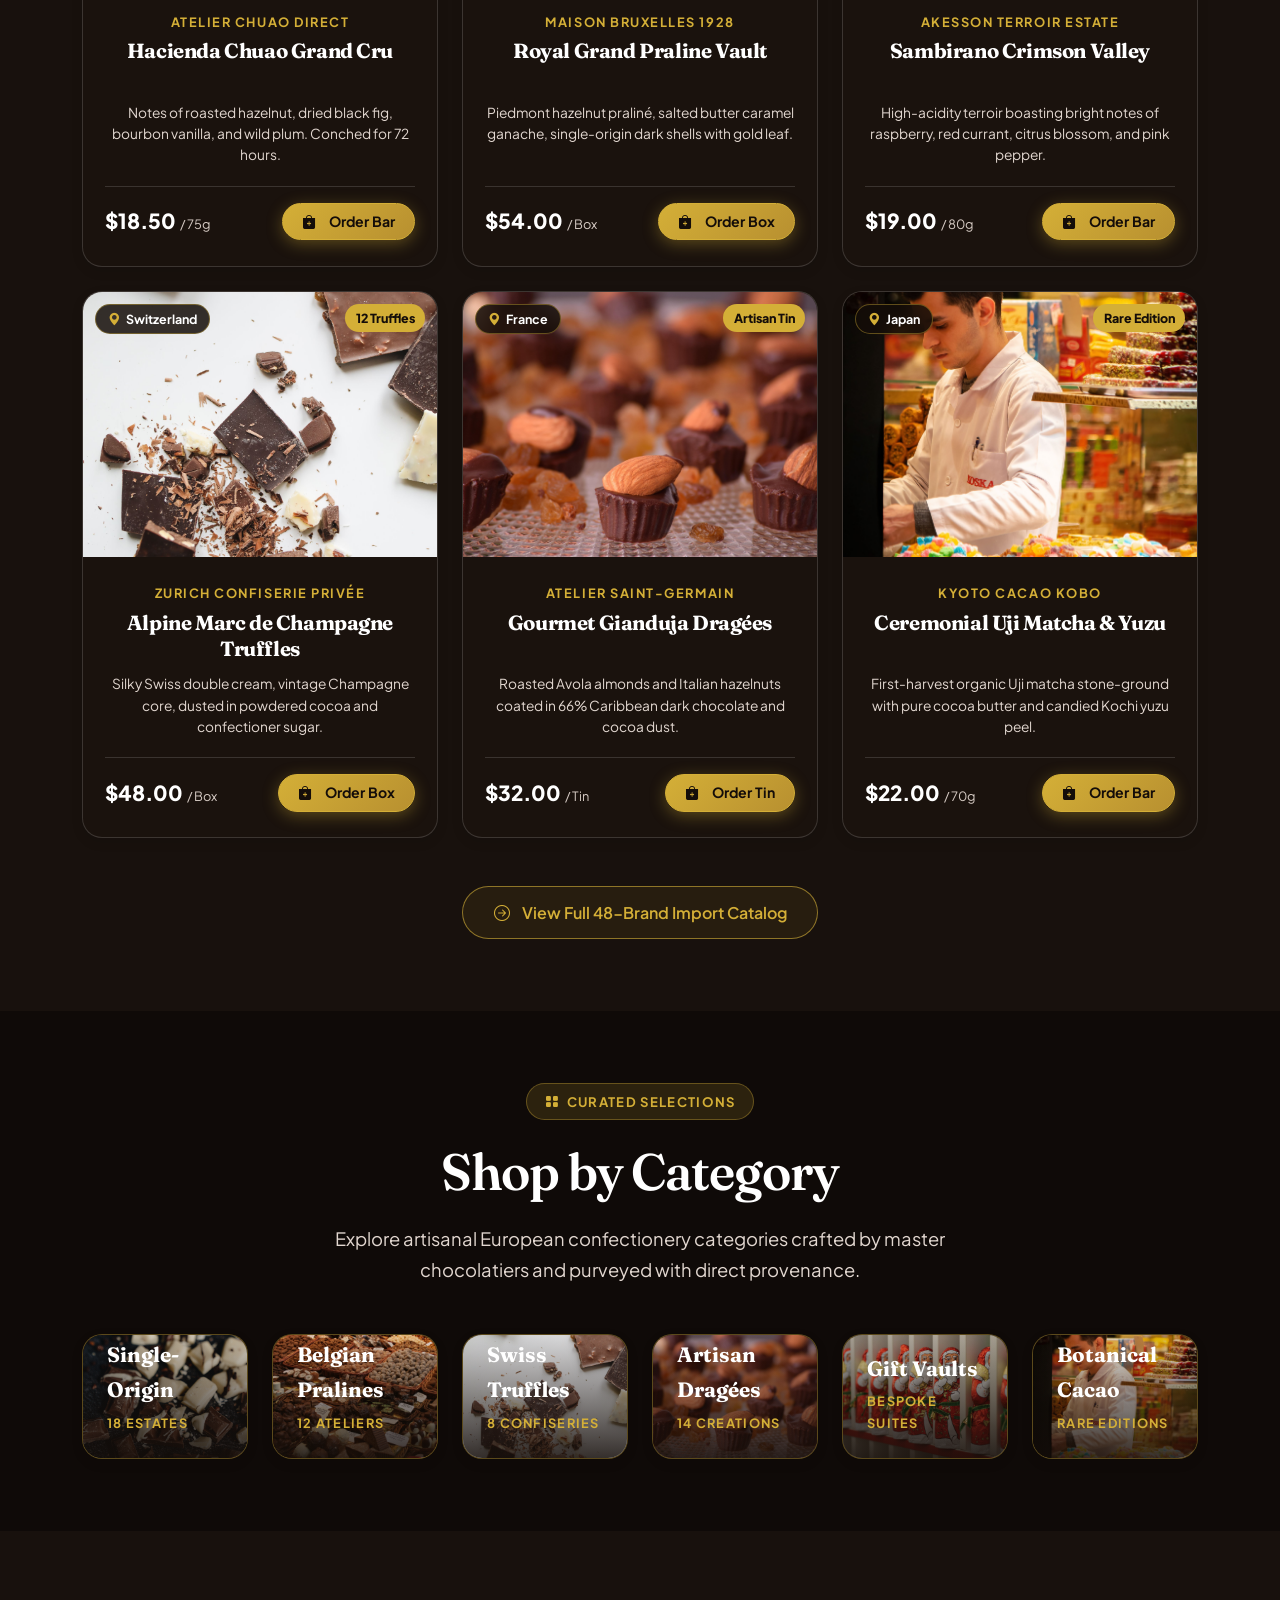
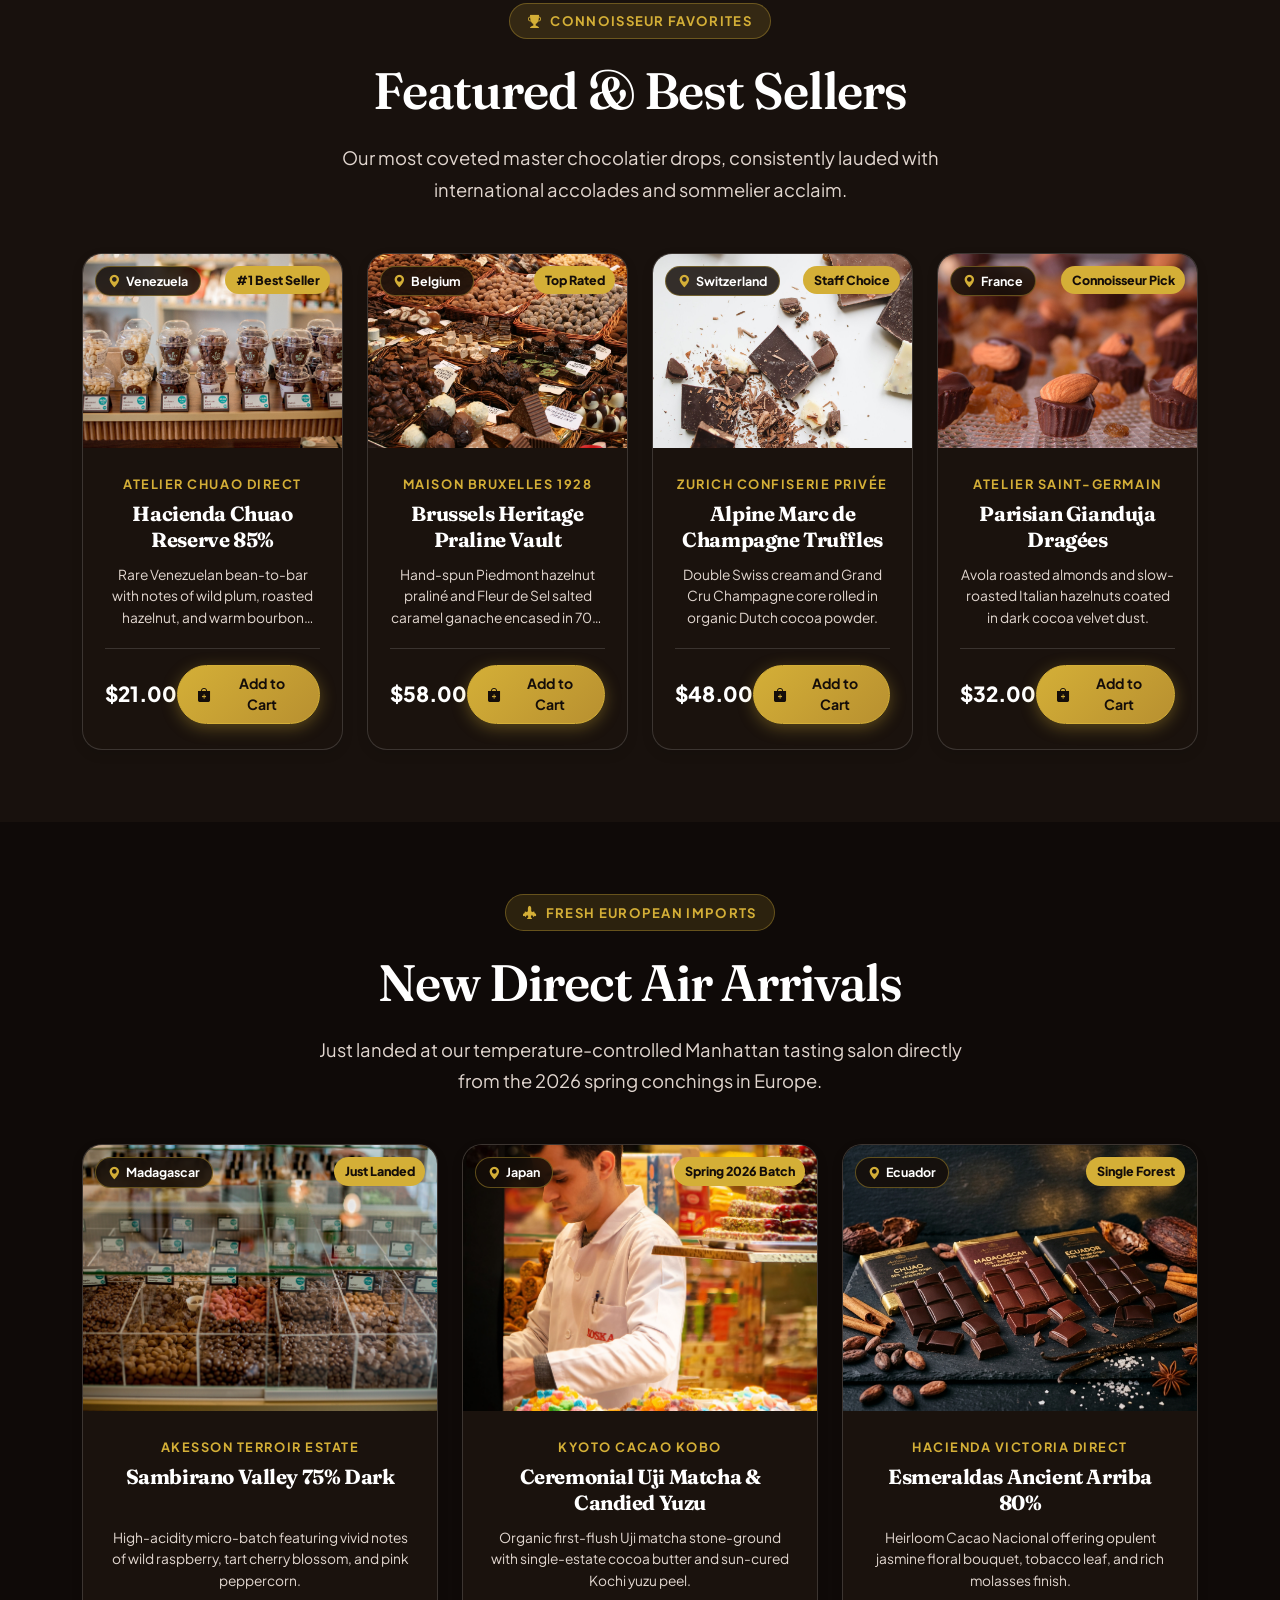
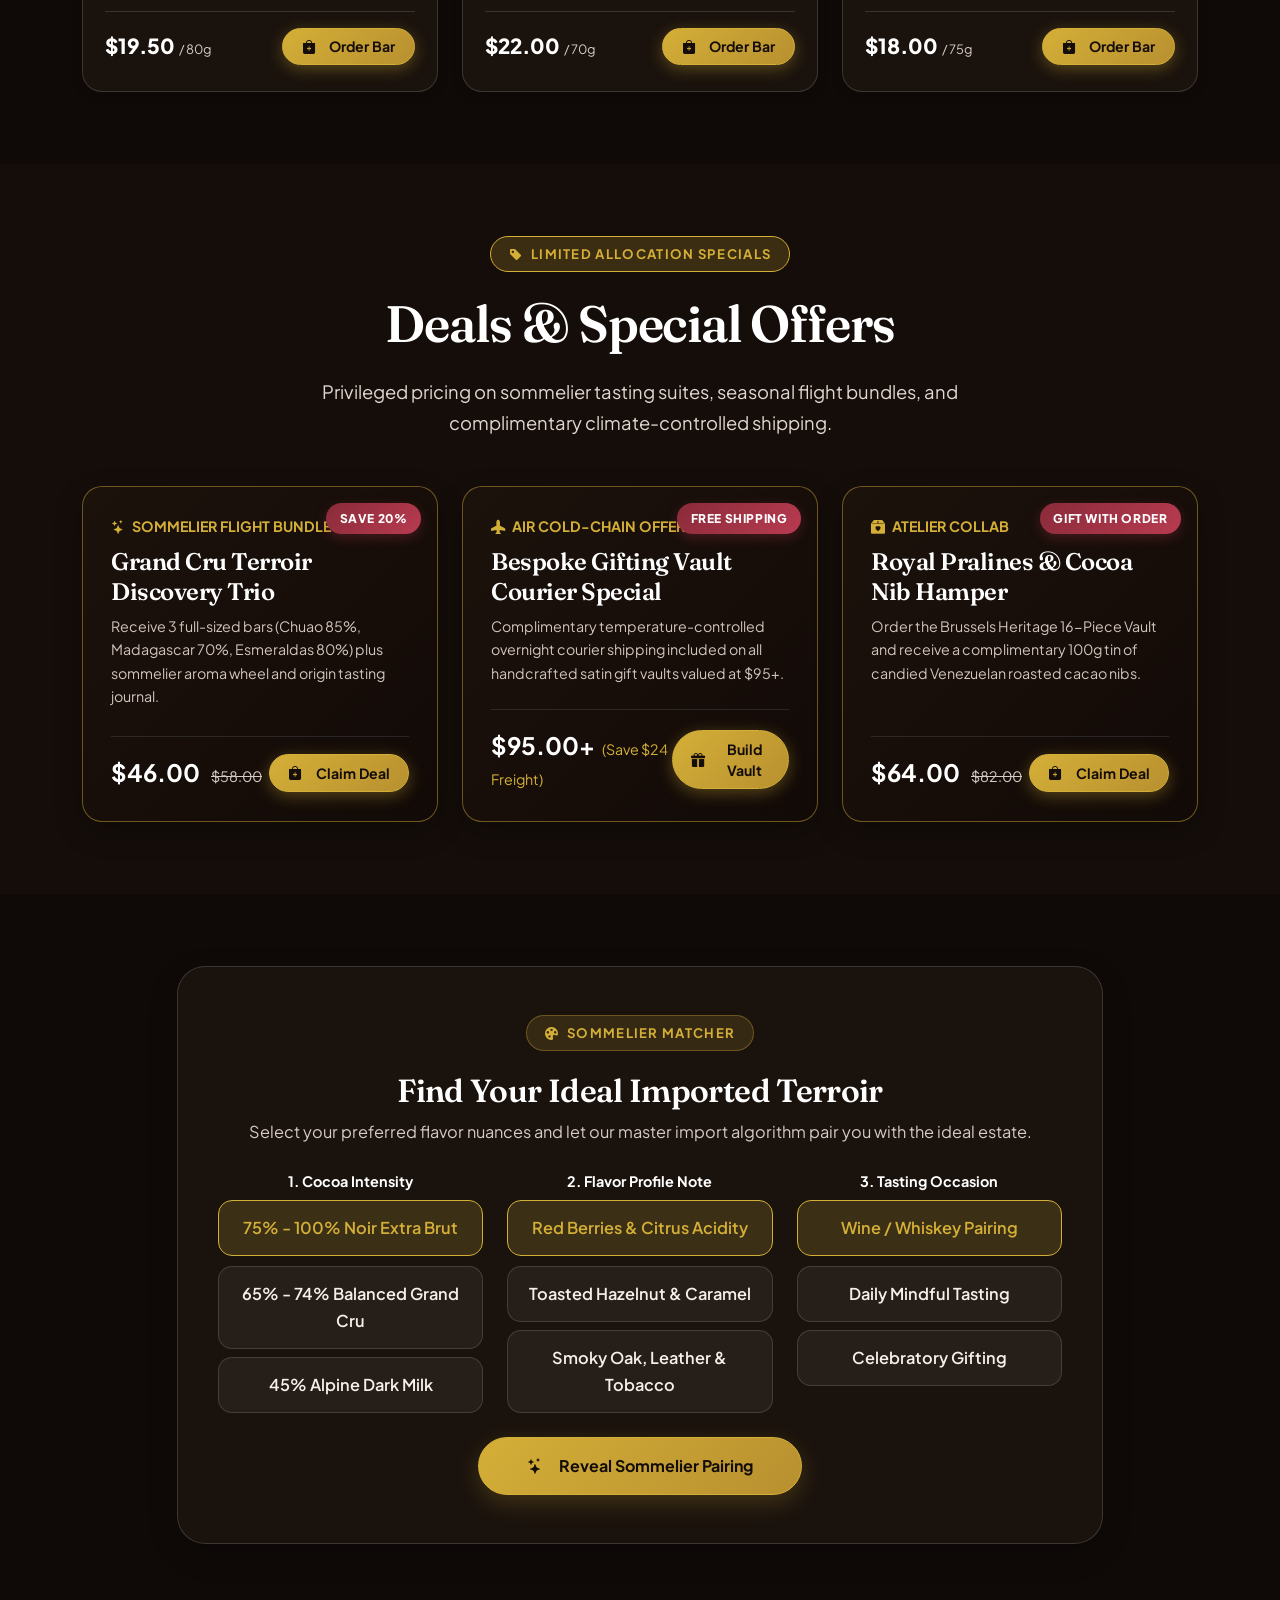
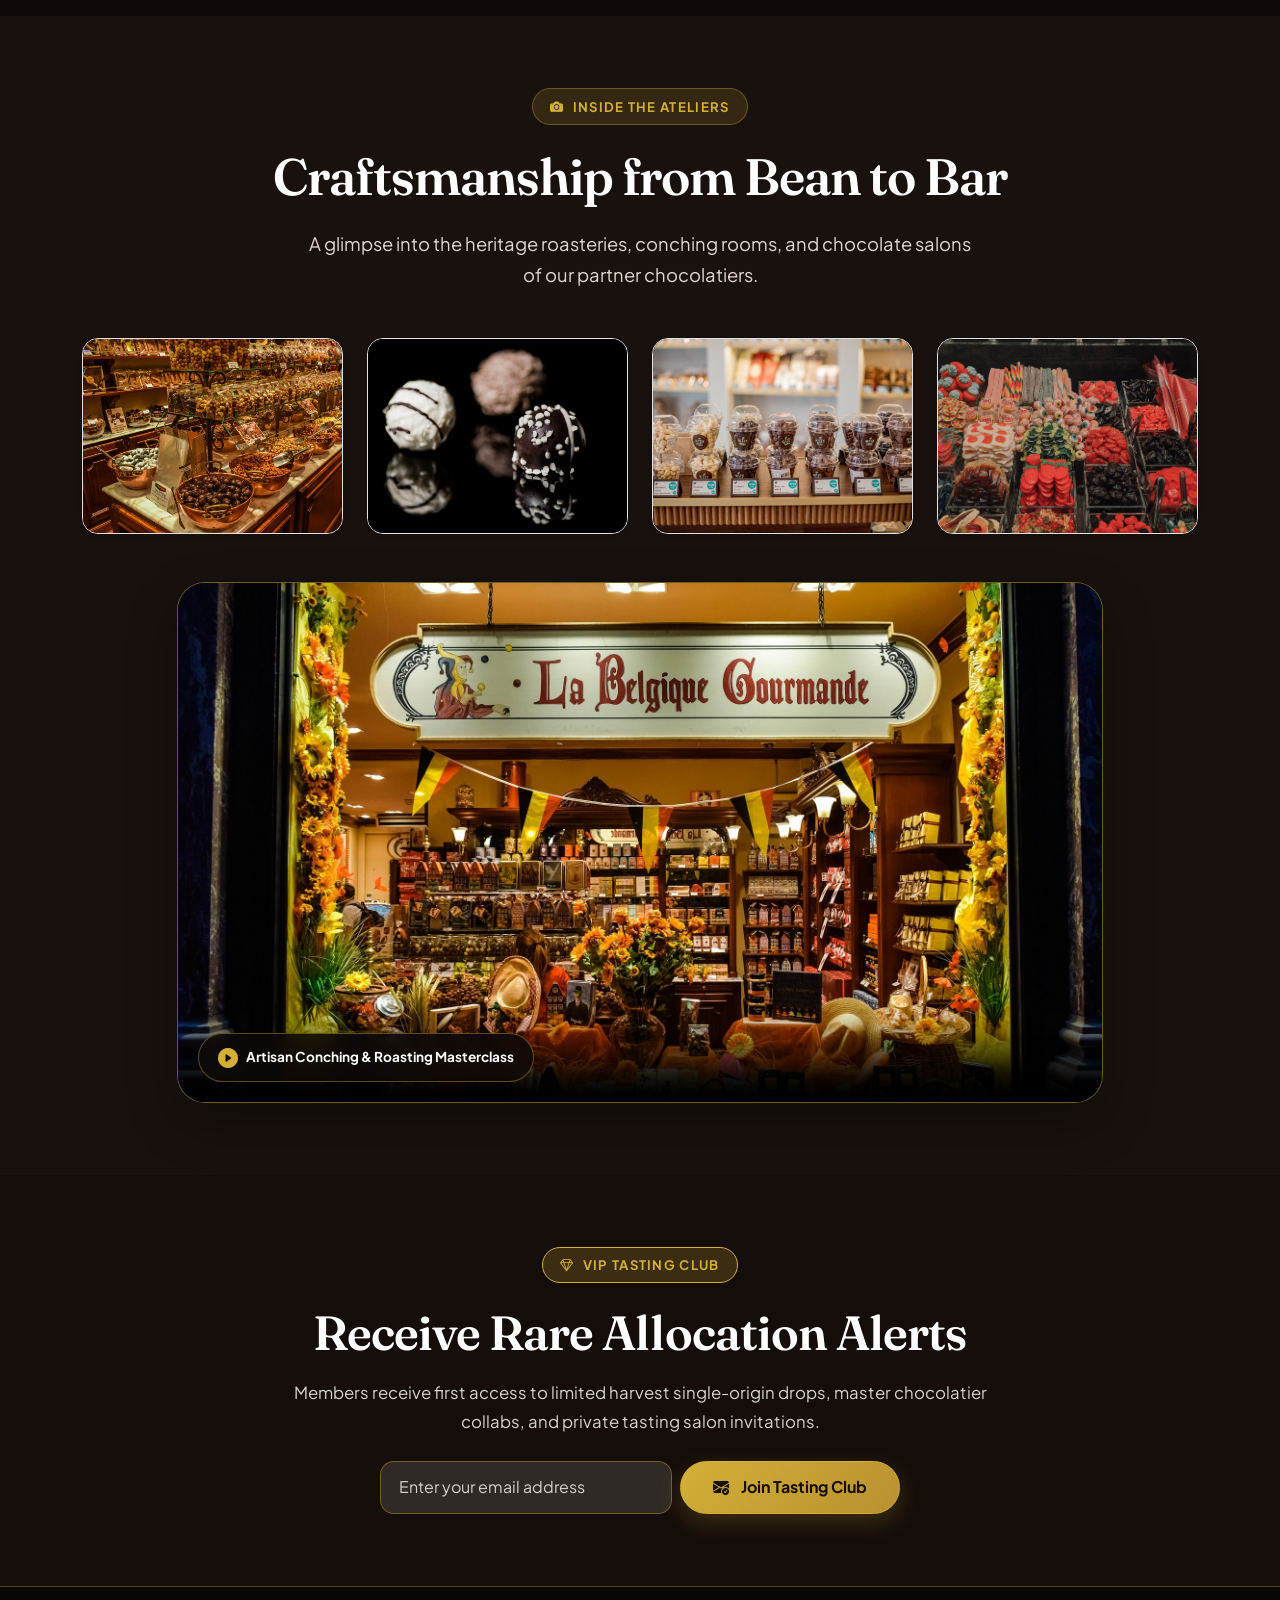
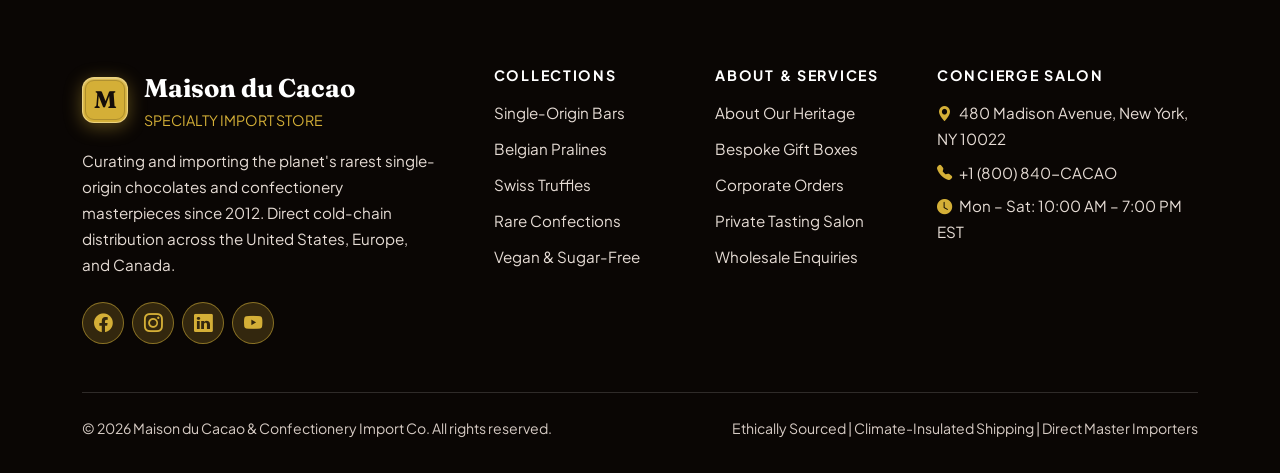
==== commit b914e269: "Fix duplicate home dropdown caret, dropdown z-index stacking, hero button contrast in light theme, h" ====
--- a/index.html
+++ b/index.html
@@ -33,9 +33,9 @@
         </a>
 
         <!-- Center: Conventional Navigation Links (Desktop) -->
-        <ul class="cacao-nav-links d-none d-lg-flex">
+        <ul class="cacao-nav-links">
           <li class="cacao-nav-item dropdown">
-            <a class="cacao-nav-link dropdown-toggle active" href="#" role="button" data-bs-toggle="dropdown" aria-expanded="false">
+            <a class="cacao-nav-link active" href="#" role="button" data-bs-toggle="dropdown" aria-expanded="false">
               Home <i class="bi bi-chevron-down small ms-1"></i>
             </a>
             <ul class="dropdown-menu">
@@ -74,7 +74,7 @@
             <i class="bi bi-gift-fill"></i>
           </a>
 
-          <button type="button" class="magnetic-menu-btn d-lg-none" title="Open Menu" aria-label="Open Fullscreen Menu">
+          <button type="button" class="magnetic-menu-btn" title="Open Menu" aria-label="Open Fullscreen Menu">
             <div class="menu-hamburger-icon">
               <span></span>
               <span></span>
--- a/css/style.css
+++ b/css/style.css
@@ -368,7 +368,7 @@
   left: 0 !important;
   right: 0 !important;
   width: 100% !important;
-  z-index: 1080 !important;
+  z-index: 1100 !important;
   background: rgba(20, 13, 9, 0.94);
   backdrop-filter: blur(16px);
   -webkit-backdrop-filter: blur(16px);
@@ -497,20 +497,27 @@
   border: 1px solid rgba(212, 175, 55, 0.35);
 }
 
-/* Remove duplicate Bootstrap caret so only the elegant chevron icon is shown */
+/* Remove duplicate Bootstrap caret so only the single elegant chevron icon is shown */
+.cacao-navbar .dropdown-toggle::after,
+.cacao-nav-links .dropdown-toggle::after,
+.cacao-nav-link::after,
 .cacao-nav-link.dropdown-toggle::after {
   display: none !important;
-}
-
-/* Dropdown Menu Styling for Conventional Navbar */
+  content: none !important;
+  border: none !important;
+  margin: 0 !important;
+}
+
+/* Dropdown Menu Styling for Conventional Navbar (Ensured above all hero elements) */
 .cacao-nav-item .dropdown-menu {
+  position: absolute !important;
   background: #18100B !important;
   border: 1px solid rgba(212, 175, 55, 0.35) !important;
   border-radius: var(--radius-md) !important;
-  box-shadow: 0 14px 35px rgba(0, 0, 0, 0.6) !important;
+  box-shadow: 0 16px 40px rgba(0, 0, 0, 0.75) !important;
   padding: 0.5rem 0;
   margin-top: 0.5rem;
-  z-index: 1090 !important;
+  z-index: 1200 !important;
 }
 
 .cacao-nav-item .dropdown-item {
@@ -693,13 +700,15 @@
   box-shadow: 0 0 10px rgba(212, 175, 55, 0.3);
 }
 
-/* Web view (> 1024px): Strictly hide hamburger button */
-@media (min-width: 1024.02px) {
+/* Web view (> 1024px): Strictly hide hamburger button and show nav links */
+@media (min-width: 1024.01px) {
   .cacao-navbar .magnetic-menu-btn,
-  .magnetic-menu-btn {
+  .magnetic-menu-btn,
+  button.magnetic-menu-btn {
     display: none !important;
   }
-  .cacao-navbar .cacao-nav-links {
+  .cacao-navbar .cacao-nav-links,
+  .cacao-nav-links {
     display: flex !important;
   }
 }
@@ -710,19 +719,21 @@
     padding: 0.6rem 0 !important;
   }
 
-  .cacao-navbar .concierge-pill,
+  .cacao-navbar .concierge-pill:not(.overlay-concierge-pill),
   .cacao-navbar .cacao-nav-links,
+  .cacao-nav-links,
   .cacao-navbar .navbar-nav,
   .cacao-navbar .nav-item,
-  .cacao-navbar .nav-link,
-  .cacao-navbar .btn:not(.magnetic-menu-btn):not(.theme-toggle-btn):not(.dir-toggle-btn),
-  .cacao-navbar a:not(.brand-logo-wrap):not(.dropdown-item) {
+  .cacao-navbar .nav-link {
     display: none !important;
   }
 
   .cacao-navbar .magnetic-menu-btn,
-  .magnetic-menu-btn {
+  .magnetic-menu-btn,
+  button.magnetic-menu-btn {
     display: inline-flex !important;
+    visibility: visible !important;
+    opacity: 1 !important;
   }
 
   .cacao-navbar .container,
@@ -1805,24 +1816,62 @@
   color: #E6DCD5 !important;
 }
 
-/* Homepage 1 Hero Second Button Contrast in Light & Dark Themes */
+/* Homepage Hero Second Button High Contrast in Light & Dark Themes */
+.hero-editorial .btn-cacao-outline,
+.hero-editorial .btn-outline-cacao,
 .hero-editorial-home1 .btn-cacao-outline,
-.hero-editorial-home1 .btn-outline-cacao {
+.hero-editorial-home1 .btn-outline-cacao,
+[data-theme="light"] .hero-editorial .btn-cacao-outline,
+[data-theme="light"] .hero-editorial .btn-outline-cacao,
+[data-theme="light"] .hero-editorial-home1 .btn-cacao-outline,
+[data-theme="light"] .hero-editorial-home1 .btn-outline-cacao,
+[data-theme="dark"] .hero-editorial .btn-cacao-outline,
+[data-theme="dark"] .hero-editorial .btn-outline-cacao,
+[data-theme="dark"] .hero-editorial-home1 .btn-cacao-outline,
+[data-theme="dark"] .hero-editorial-home1 .btn-outline-cacao {
   color: #FFFFFF !important;
-  border-color: rgba(212, 175, 55, 0.85) !important;
-  background-color: rgba(20, 13, 9, 0.5) !important;
-  backdrop-filter: blur(4px);
-  -webkit-backdrop-filter: blur(4px);
-  text-shadow: 0 1px 2px rgba(0, 0, 0, 0.6);
-}
-
+  border: 1.5px solid var(--cacao-gold) !important;
+  background-color: rgba(20, 13, 9, 0.65) !important;
+  backdrop-filter: blur(6px);
+  -webkit-backdrop-filter: blur(6px);
+  text-shadow: 0 1px 3px rgba(0, 0, 0, 0.8);
+}
+
+.hero-editorial .btn-cacao-outline i,
+.hero-editorial .btn-outline-cacao i,
+.hero-editorial-home1 .btn-cacao-outline i,
+.hero-editorial-home1 .btn-outline-cacao i,
+[data-theme="light"] .hero-editorial .btn-cacao-outline i,
+[data-theme="light"] .hero-editorial .btn-outline-cacao i,
+[data-theme="light"] .hero-editorial-home1 .btn-cacao-outline i,
+[data-theme="light"] .hero-editorial-home1 .btn-outline-cacao i {
+  color: var(--cacao-gold) !important;
+}
+
+.hero-editorial .btn-cacao-outline:hover,
+.hero-editorial .btn-outline-cacao:hover,
 .hero-editorial-home1 .btn-cacao-outline:hover,
-.hero-editorial-home1 .btn-outline-cacao:hover {
+.hero-editorial-home1 .btn-outline-cacao:hover,
+[data-theme="light"] .hero-editorial .btn-cacao-outline:hover,
+[data-theme="light"] .hero-editorial .btn-outline-cacao:hover,
+[data-theme="light"] .hero-editorial-home1 .btn-cacao-outline:hover,
+[data-theme="light"] .hero-editorial-home1 .btn-outline-cacao:hover {
   background-color: var(--cacao-gold) !important;
   border-color: var(--cacao-gold) !important;
   color: #140D09 !important;
   text-shadow: none;
   box-shadow: 0 8px 24px rgba(212, 175, 55, 0.4);
+}
+
+.hero-editorial .btn-cacao-outline:hover i,
+.hero-editorial .btn-outline-cacao:hover i,
+.hero-editorial-home1 .btn-cacao-outline:hover i,
+.hero-editorial-home1 .btn-outline-cacao:hover i,
+[data-theme="light"] .hero-editorial .btn-cacao-outline:hover i,
+[data-theme="light"] .hero-editorial .btn-outline-cacao:hover i,
+[data-theme="light"] .hero-editorial-home1 .btn-cacao-outline:hover i,
+[data-theme="light"] .hero-editorial-home1 .btn-outline-cacao:hover i {
+  color: #140D09 !important;
 }
 
 /* ==========================================================================
@@ -1836,7 +1885,7 @@
   font-size: 0.88rem !important;
   letter-spacing: 0.03em !important;
   position: relative;
-  z-index: 1040;
+  z-index: 100 !important;
   box-shadow: 0 4px 18px rgba(0, 0, 0, 0.5) !important;
 }
 
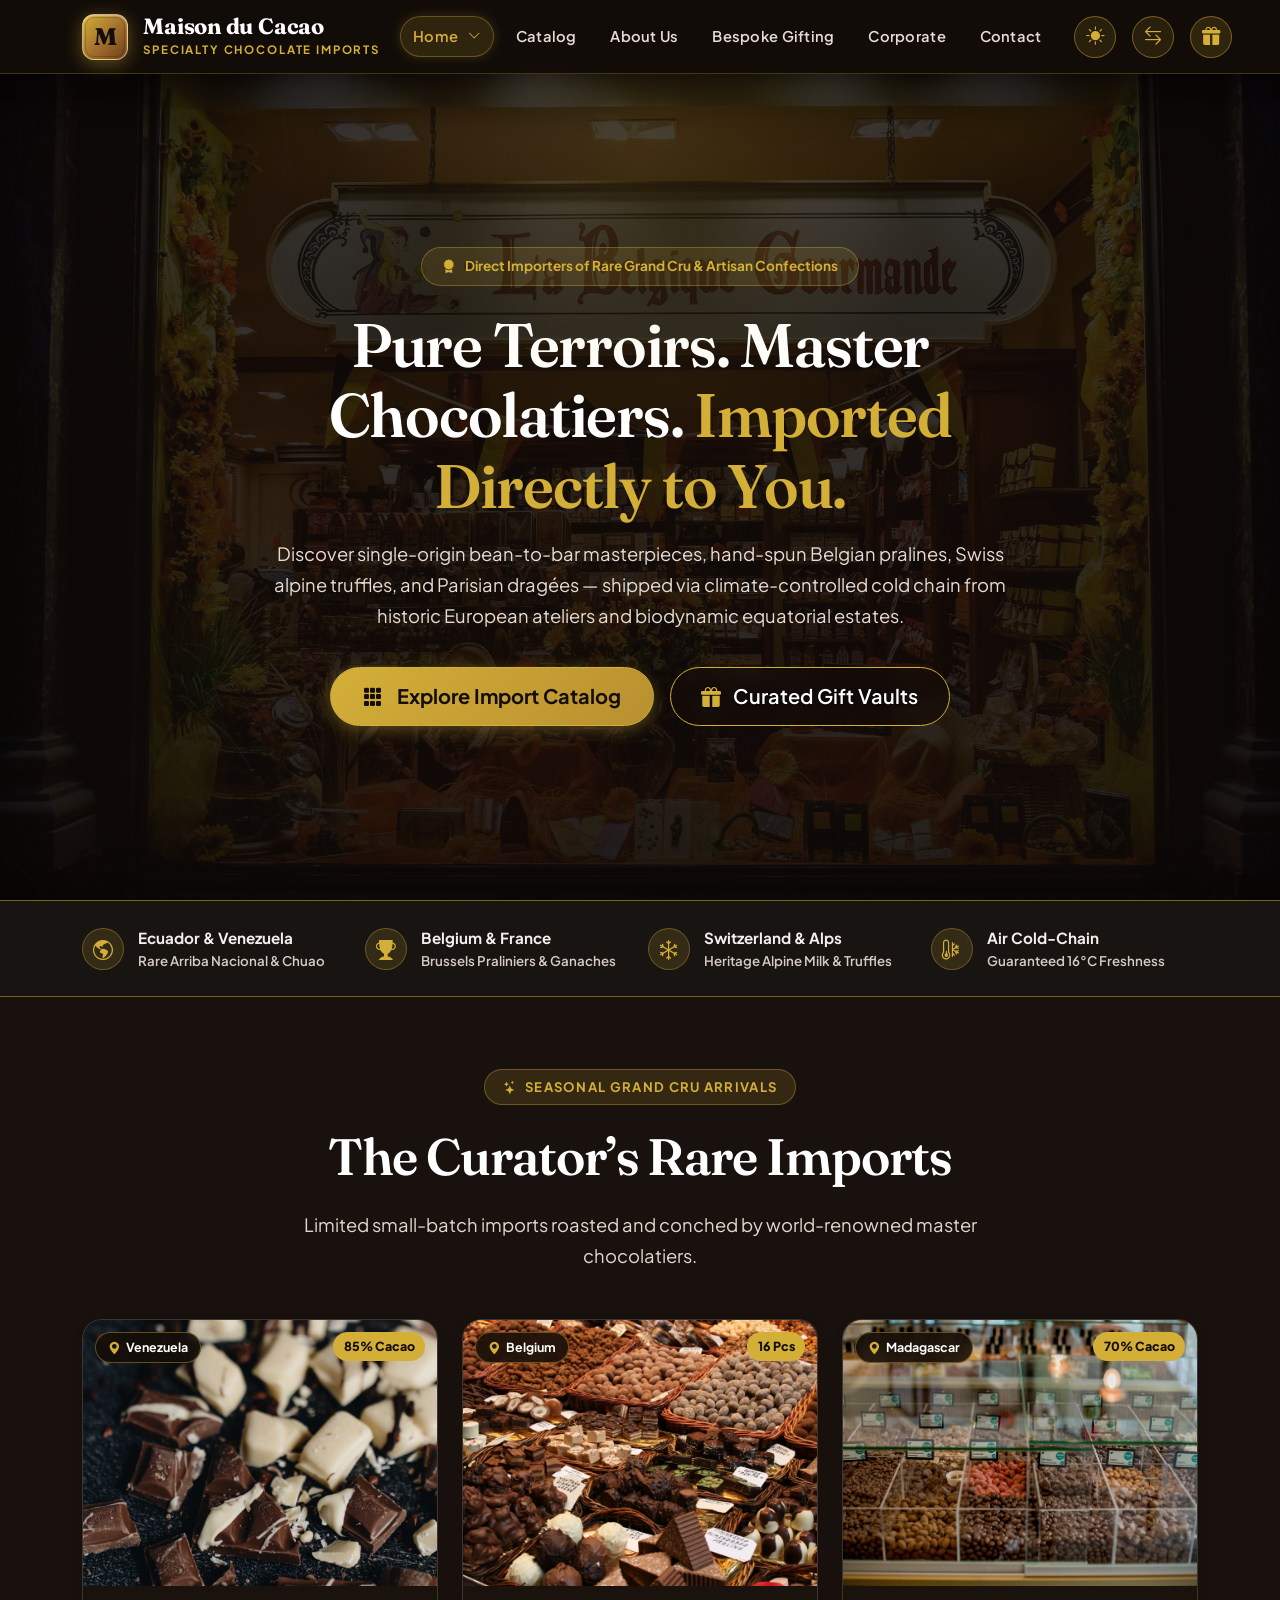
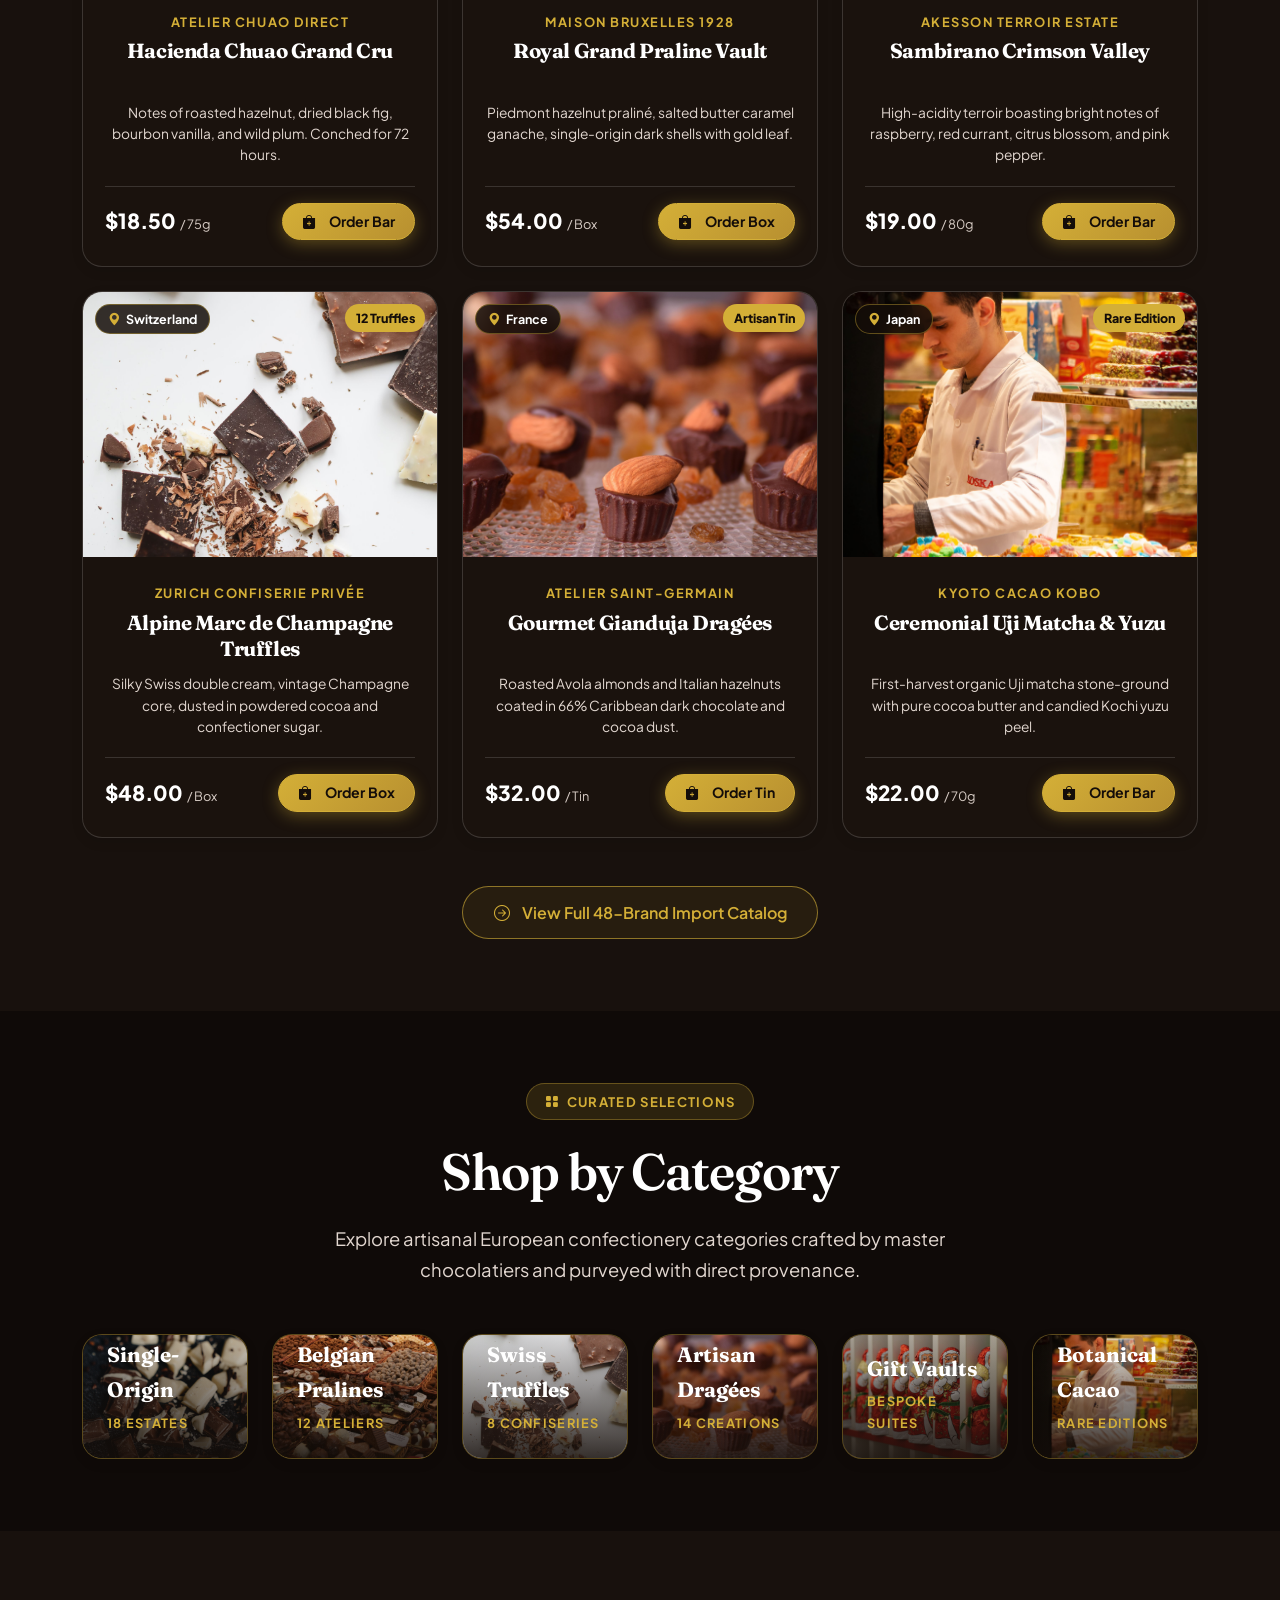
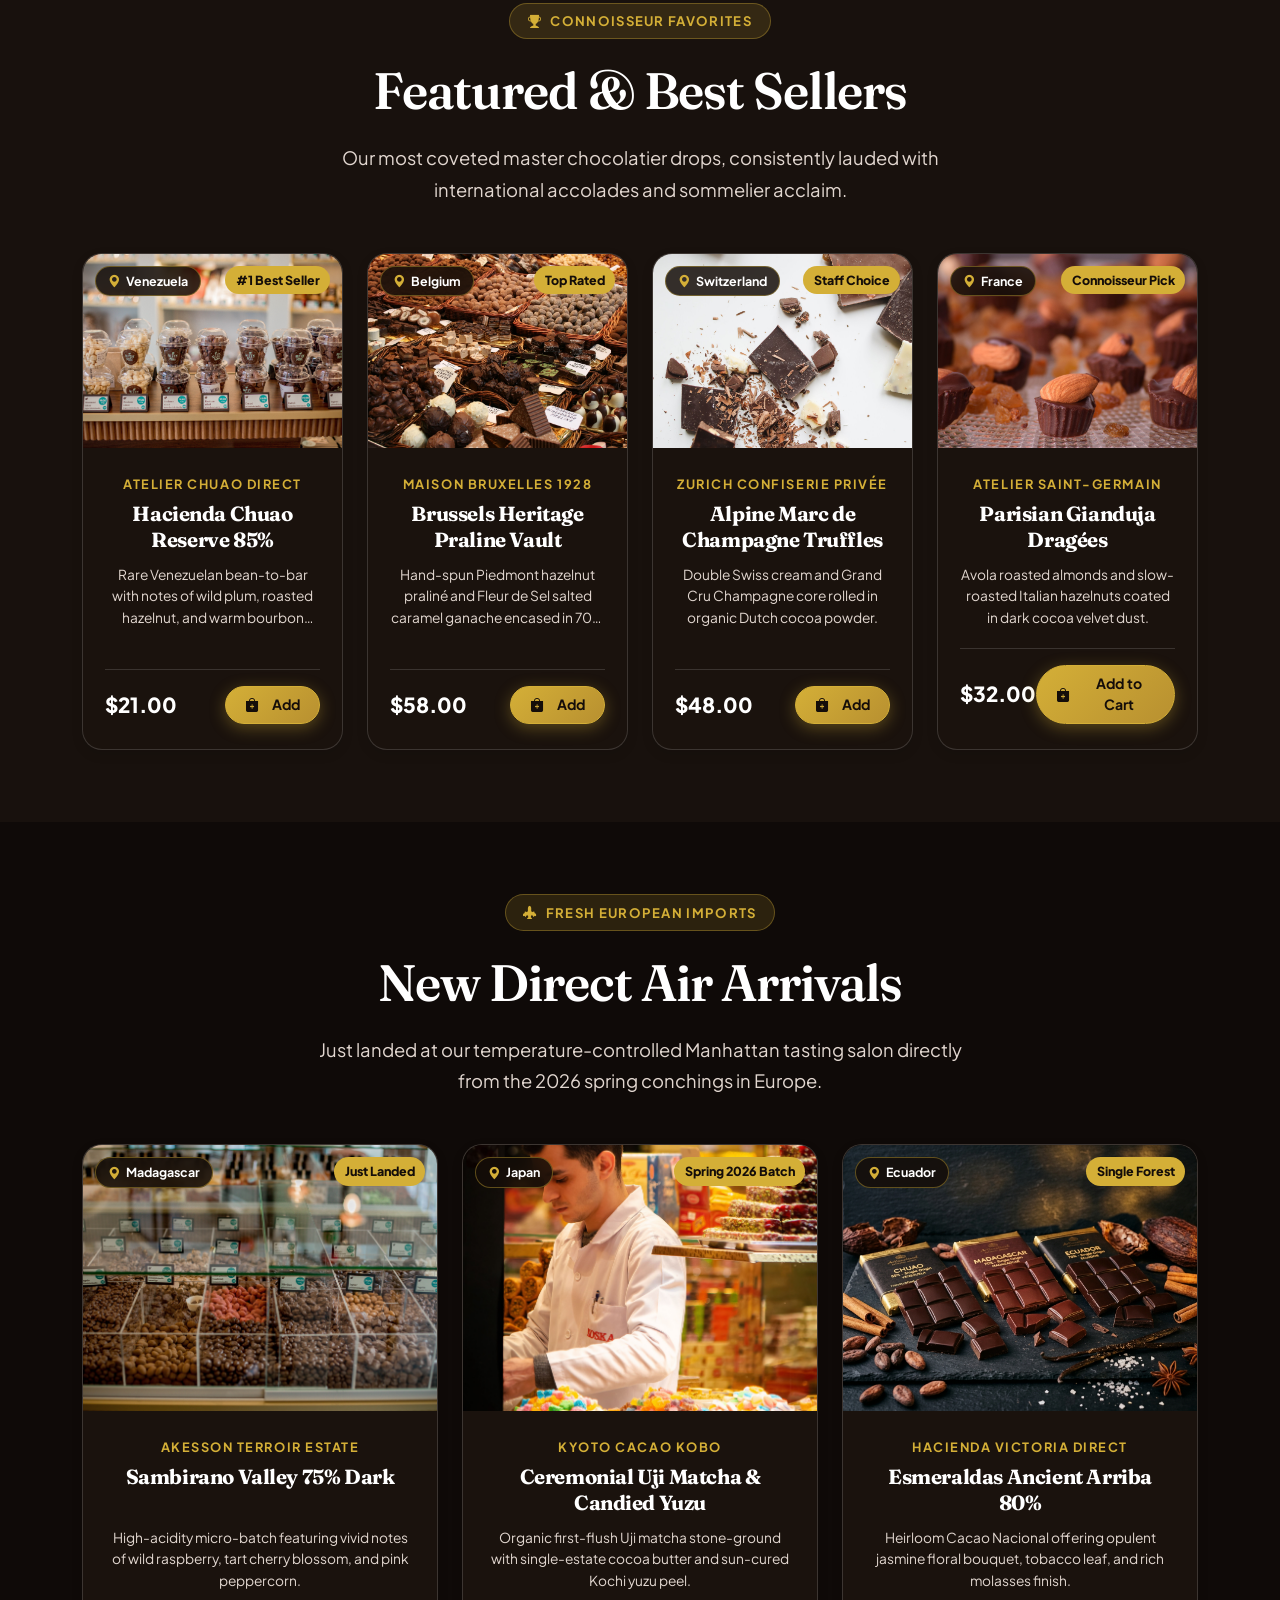
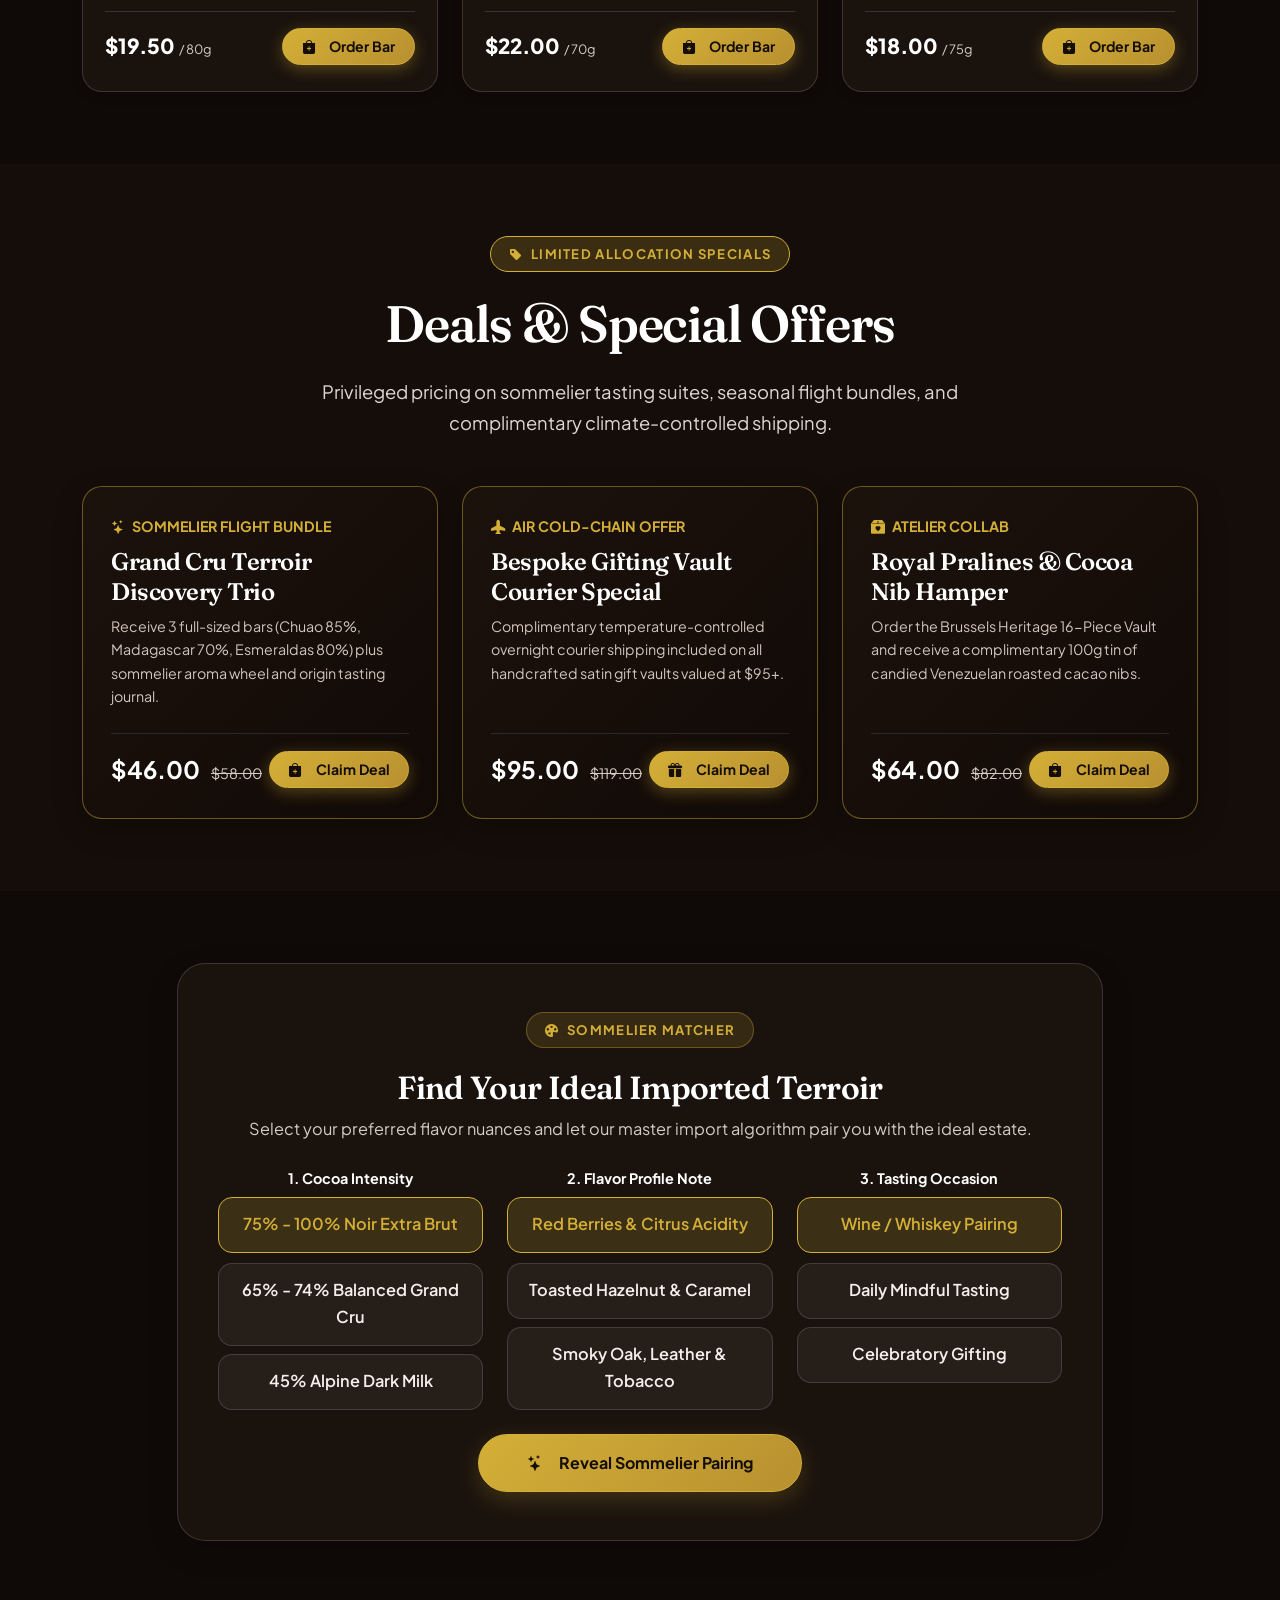
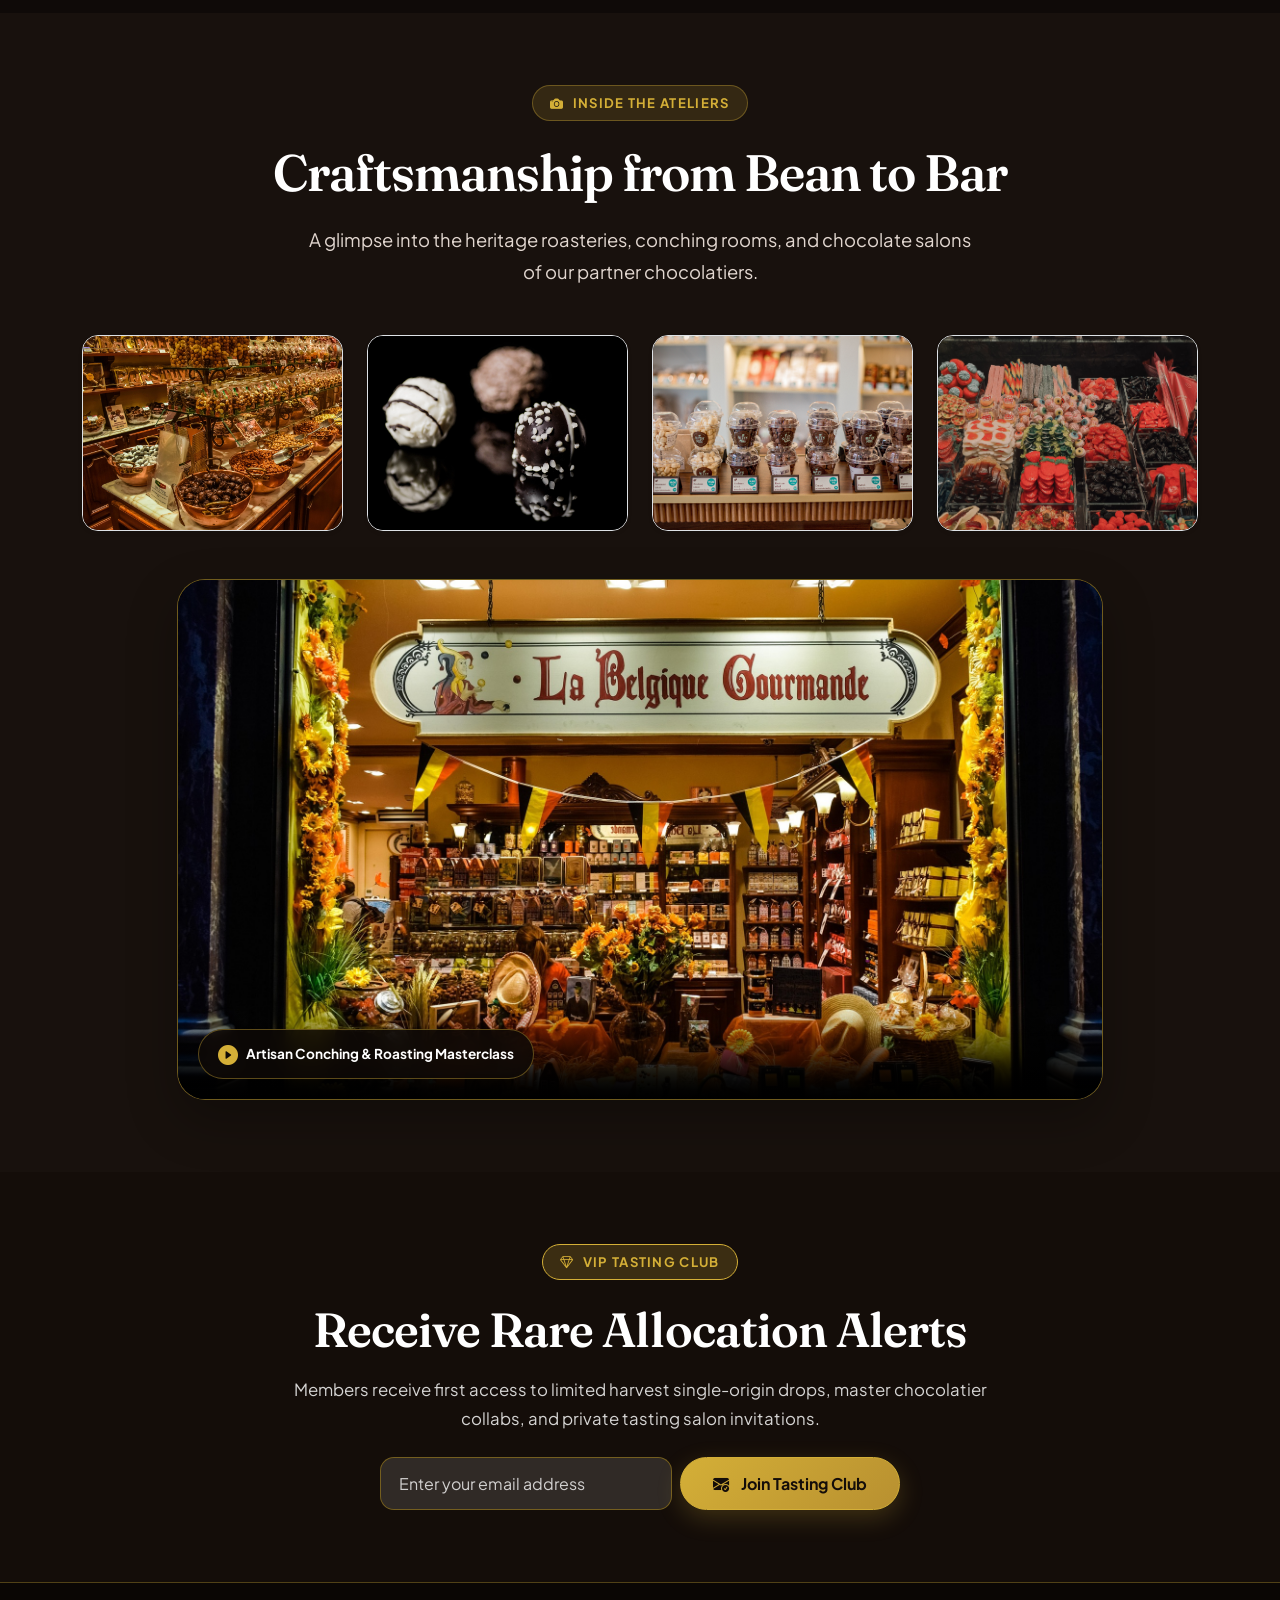
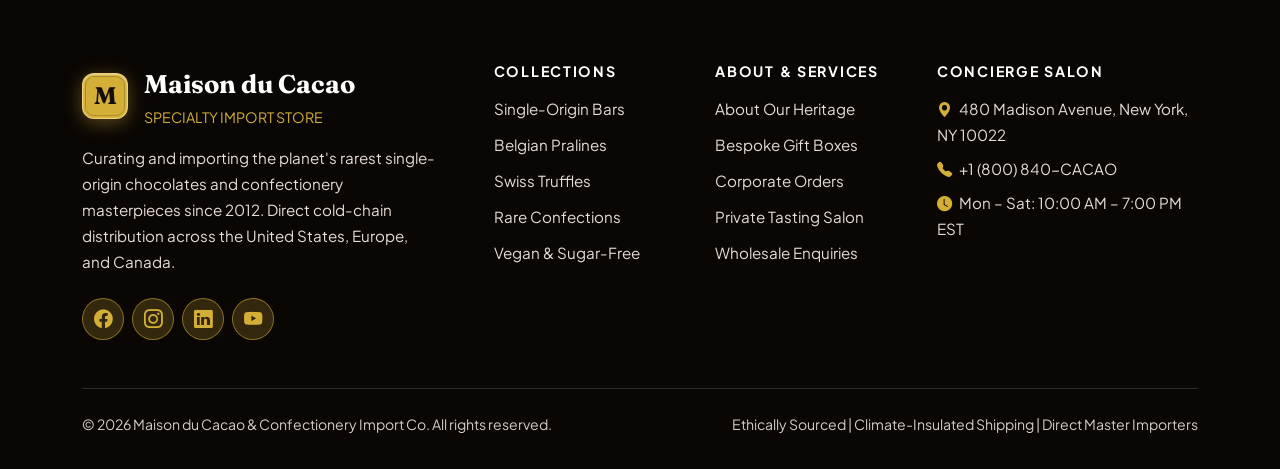
==== commit c60f8c2c: "Fix equal card heights across mobile, tablet, 1024px, and desktop, remove navbar whitespace and prom" ====
--- a/index.html
+++ b/index.html
@@ -1,28 +1,32 @@
 <!DOCTYPE html>
 <html lang="en" dir="ltr" data-theme="dark">
+
 <head>
   <meta charset="UTF-8">
   <meta name="viewport" content="width=device-width, initial-scale=1.0">
   <title>Maison du Cacao | Specialty Chocolate & Confectionery Import Store</title>
-  <meta name="description" content="Direct importers and purveyors of the world's finest single-origin chocolates, Grand Cru tablets, artisanal Belgian pralines, Swiss truffles, and luxury corporate gifting.">
+  <meta name="description"
+    content="Direct importers and purveyors of the world's finest single-origin chocolates, Grand Cru tablets, artisanal Belgian pralines, Swiss truffles, and luxury corporate gifting.">
 
   <!-- Favicon -->
-  <link rel="icon" href="data:image/svg+xml,<svg xmlns='http://www.w3.org/2000/svg' viewBox='0 0 100 100'><rect width='100' height='100' rx='20' fill='%23140D09'/><text x='50%' y='66%' font-size='50' font-family='serif' fill='%23D4AF37' text-anchor='middle'>M</text></svg>">
+  <link rel="icon"
+    href="data:image/svg+xml,<svg xmlns='http://www.w3.org/2000/svg' viewBox='0 0 100 100'><rect width='100' height='100' rx='20' fill='%23140D09'/><text x='50%' y='66%' font-size='50' font-family='serif' fill='%23D4AF37' text-anchor='middle'>M</text></svg>">
 
   <!-- Bootstrap 5.3 & Icons -->
   <link href="https://cdn.jsdelivr.net/npm/bootstrap@5.3.3/dist/css/bootstrap.min.css" rel="stylesheet">
   <link rel="stylesheet" href="https://cdn.jsdelivr.net/npm/bootstrap-icons@1.11.3/font/bootstrap-icons.min.css">
-  
+
   <!-- Custom Luxury Stylesheet -->
   <link rel="stylesheet" href="css/style.css">
 </head>
+
 <body>
 
   <!-- Conventional Fixed Navigation -->
   <nav class="navbar cacao-navbar fixed-top">
     <div class="container">
       <div class="navbar-straight-wrapper">
-        
+
         <!-- LOGO (Left) -->
         <a class="brand-logo-wrap" href="index.html">
           <div class="brand-symbol">M</div>
@@ -39,8 +43,10 @@
               Home <i class="bi bi-chevron-down small ms-1"></i>
             </a>
             <ul class="dropdown-menu">
-              <li><a class="dropdown-item active" href="index.html"><i class="bi bi-house-door-fill text-gold me-2"></i> Home 1 — Classic</a></li>
-              <li><a class="dropdown-item" href="home2.html"><i class="bi bi-stars text-gold me-2"></i> Home 2 — Grand Reserve</a></li>
+              <li><a class="dropdown-item active" href="index.html"><i class="bi bi-house-door-fill text-gold me-2"></i>
+                  Home 1 — Classic</a></li>
+              <li><a class="dropdown-item" href="home2.html"><i class="bi bi-stars text-gold me-2"></i> Home 2 — Grand
+                  Reserve</a></li>
             </ul>
           </li>
           <li class="cacao-nav-item">
@@ -70,7 +76,8 @@
             <i class="bi bi-arrow-left-right"></i>
           </button>
 
-          <a href="gifting.html" class="nav-icon-circle-btn concierge-pill" title="Bespoke Gifting" aria-label="Bespoke Gifting">
+          <a href="gifting.html" class="nav-icon-circle-btn concierge-pill" title="Bespoke Gifting"
+            aria-label="Bespoke Gifting">
             <i class="bi bi-gift-fill"></i>
           </a>
 
@@ -97,9 +104,12 @@
         </div>
       </a>
       <div class="d-flex align-items-center gap-2">
-        <button type="button" class="theme-toggle-btn" title="Toggle Theme" aria-label="Toggle Theme"><i class="bi bi-sun-fill text-gold"></i></button>
-        <button type="button" class="dir-toggle-btn" title="Toggle RTL/LTR" aria-label="Toggle Direction"><i class="bi bi-arrow-left-right text-white"></i></button>
-        <button type="button" id="navCloseBtn" class="nav-close-btn" aria-label="Close Menu"><span>Close</span> <i class="bi bi-x-lg"></i></button>
+        <button type="button" class="theme-toggle-btn" title="Toggle Theme" aria-label="Toggle Theme"><i
+            class="bi bi-sun-fill text-gold"></i></button>
+        <button type="button" class="dir-toggle-btn" title="Toggle RTL/LTR" aria-label="Toggle Direction"><i
+            class="bi bi-arrow-left-right text-white"></i></button>
+        <button type="button" id="navCloseBtn" class="nav-close-btn" aria-label="Close Menu"><span>Close</span> <i
+            class="bi bi-x-lg"></i></button>
       </div>
     </div>
 
@@ -149,23 +159,24 @@
             </a>
           </li>
         </ul>
-
-        <div class="overlay-menu-cta-wrap">
-          <a href="gifting.html" class="concierge-pill overlay-concierge-pill">
-            <i class="bi bi-gift-fill"></i> Bespoke Gifting
-          </a>
-        </div>
       </div>
 
       <!-- Hover Image Preview Viewport -->
       <div class="overlay-preview-viewport d-none d-lg-block">
-        <img id="previewHome1" src="image/dimitrisvetsikas1969-chocolaterie-3590621_1920.jpg" class="overlay-preview-img active" alt="Home Classic">
-        <img id="previewHome2" src="image/pexels-valeriya-10323376.jpg" class="overlay-preview-img" alt="Home Grand Reserve">
-        <img id="previewProducts" src="image/pexels-alleksana-4113345.jpg" class="overlay-preview-img" alt="Single Origin Chocolate Catalog">
-        <img id="previewAbout" src="image/dimitrisvetsikas1969-chocolaterie-3590622_1920.jpg" class="overlay-preview-img" alt="About Our Heritage">
-        <img id="previewGifting" src="image/abouyassin-christmas-5816557_1920.jpg" class="overlay-preview-img" alt="Luxury Gifting Suites">
-        <img id="previewCorporate" src="image/pexels-gorkemography-1013671176-36921982.jpg" class="overlay-preview-img" alt="Corporate Volume Orders">
-        <img id="previewContact" src="image/dimitrisvetsikas1969-chocolaterie-3590622_1920.jpg" class="overlay-preview-img" alt="Boutique & Tasting Salon">
+        <img id="previewHome1" src="image/dimitrisvetsikas1969-chocolaterie-3590621_1920.jpg"
+          class="overlay-preview-img active" alt="Home Classic">
+        <img id="previewHome2" src="image/pexels-valeriya-10323376.jpg" class="overlay-preview-img"
+          alt="Home Grand Reserve">
+        <img id="previewProducts" src="image/pexels-alleksana-4113345.jpg" class="overlay-preview-img"
+          alt="Single Origin Chocolate Catalog">
+        <img id="previewAbout" src="image/dimitrisvetsikas1969-chocolaterie-3590622_1920.jpg"
+          class="overlay-preview-img" alt="About Our Heritage">
+        <img id="previewGifting" src="image/abouyassin-christmas-5816557_1920.jpg" class="overlay-preview-img"
+          alt="Luxury Gifting Suites">
+        <img id="previewCorporate" src="image/pexels-gorkemography-1013671176-36921982.jpg" class="overlay-preview-img"
+          alt="Corporate Volume Orders">
+        <img id="previewContact" src="image/dimitrisvetsikas1969-chocolaterie-3590622_1920.jpg"
+          class="overlay-preview-img" alt="Boutique & Tasting Salon">
       </div>
     </div>
 
@@ -193,7 +204,9 @@
             Pure Terroirs. Master Chocolatiers. <span class="text-gold">Imported Directly to You.</span>
           </h1>
           <p class="hero-lead-text text-muted-custom">
-            Discover single-origin bean-to-bar masterpieces, hand-spun Belgian pralines, Swiss alpine truffles, and Parisian dragées — shipped via climate-controlled cold chain from historic European ateliers and biodynamic equatorial estates.
+            Discover single-origin bean-to-bar masterpieces, hand-spun Belgian pralines, Swiss alpine truffles, and
+            Parisian dragées — shipped via climate-controlled cold chain from historic European ateliers and biodynamic
+            equatorial estates.
           </p>
           <div class="d-flex flex-wrap justify-content-center gap-3">
             <a href="products.html" class="btn btn-cacao-primary btn-lg">
@@ -264,7 +277,7 @@
       </div>
 
       <div class="row g-4">
-        
+
         <!-- Product 1 -->
         <div class="col-12 col-md-6 col-lg-4">
           <div class="chocolate-card">
@@ -276,10 +289,13 @@
             <div class="chocolate-card-body">
               <div class="choc-brand-title">Atelier Chuao Direct</div>
               <h3 class="choc-product-name">Hacienda Chuao Grand Cru</h3>
-              <p class="choc-flavor-notes">Notes of roasted hazelnut, dried black fig, bourbon vanilla, and wild plum. Conched for 72 hours.</p>
-              <div class="choc-price-row">
-                <div class="choc-price">$18.50 <small class="text-muted fw-normal" style="font-size: 0.8rem;">/ 75g</small></div>
-                <a href="products.html" class="btn btn-cacao-primary btn-sm"><i class="bi bi-bag-plus-fill me-1"></i> Order Bar</a>
+              <p class="choc-flavor-notes">Notes of roasted hazelnut, dried black fig, bourbon vanilla, and wild plum.
+                Conched for 72 hours.</p>
+              <div class="choc-price-row">
+                <div class="choc-price">$18.50 <small class="text-muted fw-normal" style="font-size: 0.8rem;">/
+                    75g</small></div>
+                <a href="products.html" class="btn btn-cacao-primary btn-sm"><i class="bi bi-bag-plus-fill me-1"></i>
+                  Order Bar</a>
               </div>
             </div>
           </div>
@@ -296,10 +312,13 @@
             <div class="chocolate-card-body">
               <div class="choc-brand-title">Maison Bruxelles 1928</div>
               <h3 class="choc-product-name">Royal Grand Praline Vault</h3>
-              <p class="choc-flavor-notes">Piedmont hazelnut praliné, salted butter caramel ganache, single-origin dark shells with gold leaf.</p>
-              <div class="choc-price-row">
-                <div class="choc-price">$54.00 <small class="text-muted fw-normal" style="font-size: 0.8rem;">/ Box</small></div>
-                <a href="products.html" class="btn btn-cacao-primary btn-sm"><i class="bi bi-bag-plus-fill me-1"></i> Order Box</a>
+              <p class="choc-flavor-notes">Piedmont hazelnut praliné, salted butter caramel ganache, single-origin dark
+                shells with gold leaf.</p>
+              <div class="choc-price-row">
+                <div class="choc-price">$54.00 <small class="text-muted fw-normal" style="font-size: 0.8rem;">/
+                    Box</small></div>
+                <a href="products.html" class="btn btn-cacao-primary btn-sm"><i class="bi bi-bag-plus-fill me-1"></i>
+                  Order Box</a>
               </div>
             </div>
           </div>
@@ -316,10 +335,13 @@
             <div class="chocolate-card-body">
               <div class="choc-brand-title">Akesson Terroir Estate</div>
               <h3 class="choc-product-name">Sambirano Crimson Valley</h3>
-              <p class="choc-flavor-notes">High-acidity terroir boasting bright notes of raspberry, red currant, citrus blossom, and pink pepper.</p>
-              <div class="choc-price-row">
-                <div class="choc-price">$19.00 <small class="text-muted fw-normal" style="font-size: 0.8rem;">/ 80g</small></div>
-                <a href="products.html" class="btn btn-cacao-primary btn-sm"><i class="bi bi-bag-plus-fill me-1"></i> Order Bar</a>
+              <p class="choc-flavor-notes">High-acidity terroir boasting bright notes of raspberry, red currant, citrus
+                blossom, and pink pepper.</p>
+              <div class="choc-price-row">
+                <div class="choc-price">$19.00 <small class="text-muted fw-normal" style="font-size: 0.8rem;">/
+                    80g</small></div>
+                <a href="products.html" class="btn btn-cacao-primary btn-sm"><i class="bi bi-bag-plus-fill me-1"></i>
+                  Order Bar</a>
               </div>
             </div>
           </div>
@@ -336,10 +358,13 @@
             <div class="chocolate-card-body">
               <div class="choc-brand-title">Zurich Confiserie Privée</div>
               <h3 class="choc-product-name">Alpine Marc de Champagne Truffles</h3>
-              <p class="choc-flavor-notes">Silky Swiss double cream, vintage Champagne core, dusted in powdered cocoa and confectioner sugar.</p>
-              <div class="choc-price-row">
-                <div class="choc-price">$48.00 <small class="text-muted fw-normal" style="font-size: 0.8rem;">/ Box</small></div>
-                <a href="products.html" class="btn btn-cacao-primary btn-sm"><i class="bi bi-bag-plus-fill me-1"></i> Order Box</a>
+              <p class="choc-flavor-notes">Silky Swiss double cream, vintage Champagne core, dusted in powdered cocoa
+                and confectioner sugar.</p>
+              <div class="choc-price-row">
+                <div class="choc-price">$48.00 <small class="text-muted fw-normal" style="font-size: 0.8rem;">/
+                    Box</small></div>
+                <a href="products.html" class="btn btn-cacao-primary btn-sm"><i class="bi bi-bag-plus-fill me-1"></i>
+                  Order Box</a>
               </div>
             </div>
           </div>
@@ -356,10 +381,13 @@
             <div class="chocolate-card-body">
               <div class="choc-brand-title">Atelier Saint-Germain</div>
               <h3 class="choc-product-name">Gourmet Gianduja Dragées</h3>
-              <p class="choc-flavor-notes">Roasted Avola almonds and Italian hazelnuts coated in 66% Caribbean dark chocolate and cocoa dust.</p>
-              <div class="choc-price-row">
-                <div class="choc-price">$32.00 <small class="text-muted fw-normal" style="font-size: 0.8rem;">/ Tin</small></div>
-                <a href="products.html" class="btn btn-cacao-primary btn-sm"><i class="bi bi-bag-plus-fill me-1"></i> Order Tin</a>
+              <p class="choc-flavor-notes">Roasted Avola almonds and Italian hazelnuts coated in 66% Caribbean dark
+                chocolate and cocoa dust.</p>
+              <div class="choc-price-row">
+                <div class="choc-price">$32.00 <small class="text-muted fw-normal" style="font-size: 0.8rem;">/
+                    Tin</small></div>
+                <a href="products.html" class="btn btn-cacao-primary btn-sm"><i class="bi bi-bag-plus-fill me-1"></i>
+                  Order Tin</a>
               </div>
             </div>
           </div>
@@ -376,10 +404,13 @@
             <div class="chocolate-card-body">
               <div class="choc-brand-title">Kyoto Cacao Kobo</div>
               <h3 class="choc-product-name">Ceremonial Uji Matcha & Yuzu</h3>
-              <p class="choc-flavor-notes">First-harvest organic Uji matcha stone-ground with pure cocoa butter and candied Kochi yuzu peel.</p>
-              <div class="choc-price-row">
-                <div class="choc-price">$22.00 <small class="text-muted fw-normal" style="font-size: 0.8rem;">/ 70g</small></div>
-                <a href="products.html" class="btn btn-cacao-primary btn-sm"><i class="bi bi-bag-plus-fill me-1"></i> Order Bar</a>
+              <p class="choc-flavor-notes">First-harvest organic Uji matcha stone-ground with pure cocoa butter and
+                candied Kochi yuzu peel.</p>
+              <div class="choc-price-row">
+                <div class="choc-price">$22.00 <small class="text-muted fw-normal" style="font-size: 0.8rem;">/
+                    70g</small></div>
+                <a href="products.html" class="btn btn-cacao-primary btn-sm"><i class="bi bi-bag-plus-fill me-1"></i>
+                  Order Bar</a>
               </div>
             </div>
           </div>
@@ -404,7 +435,8 @@
         <span class="section-tag"><i class="bi bi-grid-fill"></i> Curated Selections</span>
         <h2 class="serif-heading section-heading-lg">Shop by Category</h2>
         <p class="section-subhead">
-          Explore artisanal European confectionery categories crafted by master chocolatiers and purveyed with direct provenance.
+          Explore artisanal European confectionery categories crafted by master chocolatiers and purveyed with direct
+          provenance.
         </p>
       </div>
 
@@ -476,7 +508,8 @@
         <span class="section-tag"><i class="bi bi-trophy-fill"></i> Connoisseur Favorites</span>
         <h2 class="serif-heading section-heading-lg">Featured & Best Sellers</h2>
         <p class="section-subhead">
-          Our most coveted master chocolatier drops, consistently lauded with international accolades and sommelier acclaim.
+          Our most coveted master chocolatier drops, consistently lauded with international accolades and sommelier
+          acclaim.
         </p>
       </div>
 
@@ -492,10 +525,12 @@
             <div class="chocolate-card-body">
               <div class="choc-brand-title">Atelier Chuao Direct</div>
               <h3 class="choc-product-name">Hacienda Chuao Reserve 85%</h3>
-              <p class="choc-flavor-notes">Rare Venezuelan bean-to-bar with notes of wild plum, roasted hazelnut, and warm bourbon vanilla.</p>
+              <p class="choc-flavor-notes">Rare Venezuelan bean-to-bar with notes of wild plum, roasted hazelnut, and
+                warm bourbon vanilla.</p>
               <div class="choc-price-row">
                 <div class="choc-price">$21.00</div>
-                <a href="products.html" class="btn btn-cacao-primary btn-sm"><i class="bi bi-bag-plus-fill me-1"></i> Add to Cart</a>
+                <a href="products.html" class="btn btn-cacao-primary btn-sm"><i class="bi bi-bag-plus-fill me-1"></i>
+                  Add </a>
               </div>
             </div>
           </div>
@@ -512,10 +547,12 @@
             <div class="chocolate-card-body">
               <div class="choc-brand-title">Maison Bruxelles 1928</div>
               <h3 class="choc-product-name">Brussels Heritage Praline Vault</h3>
-              <p class="choc-flavor-notes">Hand-spun Piedmont hazelnut praliné and Fleur de Sel salted caramel ganache encased in 70% dark shell.</p>
+              <p class="choc-flavor-notes">Hand-spun Piedmont hazelnut praliné and Fleur de Sel salted caramel ganache
+                encased in 70% dark shell.</p>
               <div class="choc-price-row">
                 <div class="choc-price">$58.00</div>
-                <a href="products.html" class="btn btn-cacao-primary btn-sm"><i class="bi bi-bag-plus-fill me-1"></i> Add to Cart</a>
+                <a href="products.html" class="btn btn-cacao-primary btn-sm"><i class="bi bi-bag-plus-fill me-1"></i>
+                  Add </a>
               </div>
             </div>
           </div>
@@ -532,10 +569,12 @@
             <div class="chocolate-card-body">
               <div class="choc-brand-title">Zurich Confiserie Privée</div>
               <h3 class="choc-product-name">Alpine Marc de Champagne Truffles</h3>
-              <p class="choc-flavor-notes">Double Swiss cream and Grand Cru Champagne core rolled in organic Dutch cocoa powder.</p>
+              <p class="choc-flavor-notes">Double Swiss cream and Grand Cru Champagne core rolled in organic Dutch cocoa
+                powder.</p>
               <div class="choc-price-row">
                 <div class="choc-price">$48.00</div>
-                <a href="products.html" class="btn btn-cacao-primary btn-sm"><i class="bi bi-bag-plus-fill me-1"></i> Add to Cart</a>
+                <a href="products.html" class="btn btn-cacao-primary btn-sm"><i class="bi bi-bag-plus-fill me-1"></i>
+                  Add </a>
               </div>
             </div>
           </div>
@@ -552,10 +591,12 @@
             <div class="chocolate-card-body">
               <div class="choc-brand-title">Atelier Saint-Germain</div>
               <h3 class="choc-product-name">Parisian Gianduja Dragées</h3>
-              <p class="choc-flavor-notes">Avola roasted almonds and slow-roasted Italian hazelnuts coated in dark cocoa velvet dust.</p>
+              <p class="choc-flavor-notes">Avola roasted almonds and slow-roasted Italian hazelnuts coated in dark cocoa
+                velvet dust.</p>
               <div class="choc-price-row">
                 <div class="choc-price">$32.00</div>
-                <a href="products.html" class="btn btn-cacao-primary btn-sm"><i class="bi bi-bag-plus-fill me-1"></i> Add to Cart</a>
+                <a href="products.html" class="btn btn-cacao-primary btn-sm"><i class="bi bi-bag-plus-fill me-1"></i>
+                  Add to Cart</a>
               </div>
             </div>
           </div>
@@ -573,7 +614,8 @@
         <span class="section-tag"><i class="bi bi-airplane-engines-fill"></i> Fresh European Imports</span>
         <h2 class="serif-heading section-heading-lg">New Direct Air Arrivals</h2>
         <p class="section-subhead">
-          Just landed at our temperature-controlled Manhattan tasting salon directly from the 2026 spring conchings in Europe.
+          Just landed at our temperature-controlled Manhattan tasting salon directly from the 2026 spring conchings in
+          Europe.
         </p>
       </div>
 
@@ -589,10 +631,13 @@
             <div class="chocolate-card-body">
               <div class="choc-brand-title">Akesson Terroir Estate</div>
               <h3 class="choc-product-name">Sambirano Valley 75% Dark</h3>
-              <p class="choc-flavor-notes">High-acidity micro-batch featuring vivid notes of wild raspberry, tart cherry blossom, and pink peppercorn.</p>
-              <div class="choc-price-row">
-                <div class="choc-price">$19.50 <small class="text-muted fw-normal" style="font-size: 0.8rem;">/ 80g</small></div>
-                <a href="products.html" class="btn btn-cacao-primary btn-sm"><i class="bi bi-bag-plus-fill me-1"></i> Order Bar</a>
+              <p class="choc-flavor-notes">High-acidity micro-batch featuring vivid notes of wild raspberry, tart cherry
+                blossom, and pink peppercorn.</p>
+              <div class="choc-price-row">
+                <div class="choc-price">$19.50 <small class="text-muted fw-normal" style="font-size: 0.8rem;">/
+                    80g</small></div>
+                <a href="products.html" class="btn btn-cacao-primary btn-sm"><i class="bi bi-bag-plus-fill me-1"></i>
+                  Order Bar</a>
               </div>
             </div>
           </div>
@@ -609,10 +654,13 @@
             <div class="chocolate-card-body">
               <div class="choc-brand-title">Kyoto Cacao Kobo</div>
               <h3 class="choc-product-name">Ceremonial Uji Matcha & Candied Yuzu</h3>
-              <p class="choc-flavor-notes">Organic first-flush Uji matcha stone-ground with single-estate cocoa butter and sun-cured Kochi yuzu peel.</p>
-              <div class="choc-price-row">
-                <div class="choc-price">$22.00 <small class="text-muted fw-normal" style="font-size: 0.8rem;">/ 70g</small></div>
-                <a href="products.html" class="btn btn-cacao-primary btn-sm"><i class="bi bi-bag-plus-fill me-1"></i> Order Bar</a>
+              <p class="choc-flavor-notes">Organic first-flush Uji matcha stone-ground with single-estate cocoa butter
+                and sun-cured Kochi yuzu peel.</p>
+              <div class="choc-price-row">
+                <div class="choc-price">$22.00 <small class="text-muted fw-normal" style="font-size: 0.8rem;">/
+                    70g</small></div>
+                <a href="products.html" class="btn btn-cacao-primary btn-sm"><i class="bi bi-bag-plus-fill me-1"></i>
+                  Order Bar</a>
               </div>
             </div>
           </div>
@@ -629,10 +677,13 @@
             <div class="chocolate-card-body">
               <div class="choc-brand-title">Hacienda Victoria Direct</div>
               <h3 class="choc-product-name">Esmeraldas Ancient Arriba 80%</h3>
-              <p class="choc-flavor-notes">Heirloom Cacao Nacional offering opulent jasmine floral bouquet, tobacco leaf, and rich molasses finish.</p>
-              <div class="choc-price-row">
-                <div class="choc-price">$18.00 <small class="text-muted fw-normal" style="font-size: 0.8rem;">/ 75g</small></div>
-                <a href="products.html" class="btn btn-cacao-primary btn-sm"><i class="bi bi-bag-plus-fill me-1"></i> Order Bar</a>
+              <p class="choc-flavor-notes">Heirloom Cacao Nacional offering opulent jasmine floral bouquet, tobacco
+                leaf, and rich molasses finish.</p>
+              <div class="choc-price-row">
+                <div class="choc-price">$18.00 <small class="text-muted fw-normal" style="font-size: 0.8rem;">/
+                    75g</small></div>
+                <a href="products.html" class="btn btn-cacao-primary btn-sm"><i class="bi bi-bag-plus-fill me-1"></i>
+                  Order Bar</a>
               </div>
             </div>
           </div>
@@ -647,67 +698,78 @@
   <section class="py-5 bg-noir" style="background-color: #140D09 !important; color: #FFFFFF !important;">
     <div class="container py-4">
       <div class="text-center mb-5">
-        <span class="section-tag" style="background: rgba(212, 175, 55, 0.2); border-color: var(--cacao-gold);"><i class="bi bi-tag-fill"></i> Limited Allocation Specials</span>
+        <span class="section-tag" style="background: rgba(212, 175, 55, 0.2); border-color: var(--cacao-gold);"><i
+            class="bi bi-tag-fill"></i> Limited Allocation Specials</span>
         <h2 class="serif-heading section-heading-lg text-white">Deals & Special Offers</h2>
         <p class="section-subhead" style="color: #E2D7D0 !important;">
-          Privileged pricing on sommelier tasting suites, seasonal flight bundles, and complimentary climate-controlled shipping.
+          Privileged pricing on sommelier tasting suites, seasonal flight bundles, and complimentary climate-controlled
+          shipping.
         </p>
       </div>
 
       <div class="row g-4">
         <!-- Deal 1 -->
-        <div class="col-12 col-md-4">
+        <div class="col-12 col-md-4 d-flex">
           <div class="deal-offer-card">
-            <div class="deal-badge-pill">Save 20%</div>
-            <div class="text-gold small fw-bold text-uppercase tracking-widest mb-2"><i class="bi bi-stars me-1"></i> Sommelier Flight Bundle</div>
+            <div class="text-gold small fw-bold text-uppercase tracking-widest mb-2"><i class="bi bi-stars me-1"></i>
+              Sommelier Flight Bundle</div>
             <h3 class="serif-heading text-white fs-4 mb-2">Grand Cru Terroir Discovery Trio</h3>
             <p class="small text-muted mb-4" style="color: #D1C4BC !important;">
-              Receive 3 full-sized bars (Chuao 85%, Madagascar 70%, Esmeraldas 80%) plus sommelier aroma wheel and origin tasting journal.
+              Receive 3 full-sized bars (Chuao 85%, Madagascar 70%, Esmeraldas 80%) plus sommelier aroma wheel and
+              origin tasting journal.
             </p>
-            <div class="mt-auto d-flex align-items-center justify-content-between pt-3 border-top border-secondary border-opacity-25">
+            <div
+              class="mt-auto d-flex align-items-center justify-content-between pt-3 border-top border-secondary border-opacity-25">
               <div>
                 <span class="text-white fw-bold fs-4">$46.00</span>
                 <span class="text-muted text-decoration-line-through small ms-2">$58.00</span>
               </div>
-              <a href="products.html" class="btn btn-cacao-primary btn-sm"><i class="bi bi-bag-plus-fill me-1"></i> Claim Deal</a>
+              <a href="products.html" class="btn btn-cacao-primary btn-sm px-3"><i class="bi bi-bag-plus-fill me-1"></i>
+                Claim Deal</a>
             </div>
           </div>
         </div>
 
         <!-- Deal 2 -->
-        <div class="col-12 col-md-4">
+        <div class="col-12 col-md-4 d-flex">
           <div class="deal-offer-card">
-            <div class="deal-badge-pill">Free Shipping</div>
-            <div class="text-gold small fw-bold text-uppercase tracking-widest mb-2"><i class="bi bi-airplane-fill me-1"></i> Air Cold-Chain Offer</div>
+            <div class="text-gold small fw-bold text-uppercase tracking-widest mb-2"><i
+                class="bi bi-airplane-fill me-1"></i> Air Cold-Chain Offer</div>
             <h3 class="serif-heading text-white fs-4 mb-2">Bespoke Gifting Vault Courier Special</h3>
             <p class="small text-muted mb-4" style="color: #D1C4BC !important;">
-              Complimentary temperature-controlled overnight courier shipping included on all handcrafted satin gift vaults valued at $95+.
+              Complimentary temperature-controlled overnight courier shipping included on all handcrafted satin gift
+              vaults valued at $95+.
             </p>
-            <div class="mt-auto d-flex align-items-center justify-content-between pt-3 border-top border-secondary border-opacity-25">
+            <div
+              class="mt-auto d-flex align-items-center justify-content-between pt-3 border-top border-secondary border-opacity-25">
               <div>
-                <span class="text-white fw-bold fs-4">$95.00+</span>
-                <span class="small text-gold ms-1">(Save $24 Freight)</span>
-              </div>
-              <a href="gifting.html" class="btn btn-cacao-primary btn-sm"><i class="bi bi-gift-fill me-1"></i> Build Vault</a>
+                <span class="text-white fw-bold fs-4">$95.00</span>
+                <span class="text-muted text-decoration-line-through small ms-2">$119.00</span>
+              </div>
+              <a href="gifting.html" class="btn btn-cacao-primary btn-sm px-3"><i class="bi bi-gift-fill me-1"></i>
+                Claim Deal</a>
             </div>
           </div>
         </div>
 
         <!-- Deal 3 -->
-        <div class="col-12 col-md-4">
+        <div class="col-12 col-md-4 d-flex">
           <div class="deal-offer-card">
-            <div class="deal-badge-pill">Gift With Order</div>
-            <div class="text-gold small fw-bold text-uppercase tracking-widest mb-2"><i class="bi bi-box2-heart-fill me-1"></i> Atelier Collab</div>
+            <div class="text-gold small fw-bold text-uppercase tracking-widest mb-2"><i
+                class="bi bi-box2-heart-fill me-1"></i> Atelier Collab</div>
             <h3 class="serif-heading text-white fs-4 mb-2">Royal Pralines & Cocoa Nib Hamper</h3>
             <p class="small text-muted mb-4" style="color: #D1C4BC !important;">
-              Order the Brussels Heritage 16-Piece Vault and receive a complimentary 100g tin of candied Venezuelan roasted cacao nibs.
+              Order the Brussels Heritage 16-Piece Vault and receive a complimentary 100g tin of candied Venezuelan
+              roasted cacao nibs.
             </p>
-            <div class="mt-auto d-flex align-items-center justify-content-between pt-3 border-top border-secondary border-opacity-25">
+            <div
+              class="mt-auto d-flex align-items-center justify-content-between pt-3 border-top border-secondary border-opacity-25">
               <div>
                 <span class="text-white fw-bold fs-4">$64.00</span>
                 <span class="text-muted text-decoration-line-through small ms-2">$82.00</span>
               </div>
-              <a href="products.html" class="btn btn-cacao-primary btn-sm"><i class="bi bi-bag-plus-fill me-1"></i> Claim Deal</a>
+              <a href="products.html" class="btn btn-cacao-primary btn-sm px-3"><i class="bi bi-bag-plus-fill me-1"></i>
+                Claim Deal</a>
             </div>
           </div>
         </div>
@@ -731,7 +793,7 @@
 
             <form id="flavorMatcherForm">
               <div class="row g-4 mb-4">
-                
+
                 <div class="col-md-4 quiz-group">
                   <label class="form-label d-block text-center mb-2">1. Cocoa Intensity</label>
                   <div class="d-flex flex-column gap-2">
@@ -769,11 +831,14 @@
             </form>
 
             <!-- Quiz Result Card (Interactive output) -->
-            <div id="flavorResultCard" class="mt-4 p-4 rounded-4 bg-gold-subtle border-gold text-center" style="display: none;">
-              <span class="badge bg-noir text-gold px-3 py-2 mb-2"><i class="bi bi-check-circle-fill me-1"></i> Perfect Match Identified</span>
+            <div id="flavorResultCard" class="mt-4 p-4 rounded-4 bg-gold-subtle border-gold text-center"
+              style="display: none;">
+              <span class="badge bg-noir text-gold px-3 py-2 mb-2"><i class="bi bi-check-circle-fill me-1"></i> Perfect
+                Match Identified</span>
               <h3 class="serif-heading mb-2">Hacienda Victoria (Ecuador 78% Arriba Nacional)</h3>
               <p class="text-muted-custom small mb-3">
-                Paired for intense floral jasmine, dark berry brightness, and a velvet caramel finish that harmonizes magnificently with high-proof spirits and bold red wines.
+                Paired for intense floral jasmine, dark berry brightness, and a velvet caramel finish that harmonizes
+                magnificently with high-proof spirits and bold red wines.
               </p>
               <div class="d-flex justify-content-center gap-3">
                 <a href="products.html" class="btn btn-cacao-primary btn-sm">Add to Tasting Flight ($17.50)</a>
@@ -801,22 +866,26 @@
       <div class="row g-4 mb-5">
         <div class="col-6 col-md-3">
           <div class="rounded-4 overflow-hidden border shadow-sm" style="aspect-ratio: 4 / 3;">
-            <img src="image/dimitrisvetsikas1969-chocolaterie-3590622_1920.jpg" alt="Master Chocolaterie Atelier" style="width: 100%; height: 100%; object-fit: cover;">
+            <img src="image/dimitrisvetsikas1969-chocolaterie-3590622_1920.jpg" alt="Master Chocolaterie Atelier"
+              style="width: 100%; height: 100%; object-fit: cover;">
           </div>
         </div>
         <div class="col-6 col-md-3">
           <div class="rounded-4 overflow-hidden border shadow-sm" style="aspect-ratio: 4 / 3;">
-            <img src="image/alexanderstein-chocolate-candy-182861_1920.jpg" alt="Hand-Dipped Pralines" style="width: 100%; height: 100%; object-fit: cover;">
+            <img src="image/alexanderstein-chocolate-candy-182861_1920.jpg" alt="Hand-Dipped Pralines"
+              style="width: 100%; height: 100%; object-fit: cover;">
           </div>
         </div>
         <div class="col-6 col-md-3">
           <div class="rounded-4 overflow-hidden border shadow-sm" style="aspect-ratio: 4 / 3;">
-            <img src="image/pexels-valeriya-10323376.jpg" alt="Gourmet Chocolate Bars" style="width: 100%; height: 100%; object-fit: cover;">
+            <img src="image/pexels-valeriya-10323376.jpg" alt="Gourmet Chocolate Bars"
+              style="width: 100%; height: 100%; object-fit: cover;">
           </div>
         </div>
         <div class="col-6 col-md-3">
           <div class="rounded-4 overflow-hidden border shadow-sm" style="aspect-ratio: 4 / 3;">
-            <img src="image/pexels-melvin-silva-682283785-18180778.jpg" alt="Artisanal Truffle Platter" style="width: 100%; height: 100%; object-fit: cover;">
+            <img src="image/pexels-melvin-silva-682283785-18180778.jpg" alt="Artisanal Truffle Platter"
+              style="width: 100%; height: 100%; object-fit: cover;">
           </div>
         </div>
       </div>
@@ -825,7 +894,8 @@
       <div class="row justify-content-center">
         <div class="col-lg-10">
           <div class="video-showcase-wrapper">
-            <video autoplay muted loop playsinline controls poster="image/dimitrisvetsikas1969-chocolaterie-3590621_1920.jpg">
+            <video autoplay muted loop playsinline controls
+              poster="image/dimitrisvetsikas1969-chocolaterie-3590621_1920.jpg">
               <source src="vi9deos/122508-725502916_medium.mp4" type="video/mp4">
               Your browser does not support the video tag.
             </video>
@@ -844,12 +914,16 @@
     <div class="container py-4 text-center">
       <div class="row justify-content-center">
         <div class="col-lg-8">
-          <span class="section-tag" style="background: rgba(212, 175, 55, 0.2); border-color: var(--cacao-gold);"><i class="bi bi-gem"></i> VIP Tasting Club</span>
-          <h2 class="serif-heading text-white mb-3" style="font-size: clamp(2rem, 4vw, 3rem);">Receive Rare Allocation Alerts</h2>
+          <span class="section-tag" style="background: rgba(212, 175, 55, 0.2); border-color: var(--cacao-gold);"><i
+              class="bi bi-gem"></i> VIP Tasting Club</span>
+          <h2 class="serif-heading text-white mb-3" style="font-size: clamp(2rem, 4vw, 3rem);">Receive Rare Allocation
+            Alerts</h2>
           <p class="mb-4" style="color: rgba(255, 255, 255, 0.82) !important; font-size: 1.05rem; line-height: 1.7;">
-            Members receive first access to limited harvest single-origin drops, master chocolatier collabs, and private tasting salon invitations.
+            Members receive first access to limited harvest single-origin drops, master chocolatier collabs, and private
+            tasting salon invitations.
           </p>
-          <form class="cacao-ajax-form d-flex flex-column flex-sm-row gap-2 justify-content-center max-w-lg mx-auto" style="max-width: 520px; margin: 0 auto;">
+          <form class="cacao-ajax-form d-flex flex-column flex-sm-row gap-2 justify-content-center max-w-lg mx-auto"
+            style="max-width: 520px; margin: 0 auto;">
             <input type="email" class="form-control" placeholder="Enter your email address" required>
             <button type="submit" class="btn btn-cacao-gold text-nowrap">
               <i class="bi bi-envelope-check-fill me-1"></i> Join Tasting Club
@@ -864,7 +938,7 @@
   <footer class="cacao-footer">
     <div class="container">
       <div class="row g-4 justify-content-between mb-5">
-        
+
         <div class="col-lg-4 text-start">
           <div class="d-flex align-items-center gap-3 mb-3">
             <div class="brand-symbol">M</div>
@@ -874,13 +948,18 @@
             </div>
           </div>
           <p class="small text-muted mb-4">
-            Curating and importing the planet's rarest single-origin chocolates and confectionery masterpieces since 2012. Direct cold-chain distribution across the United States, Europe, and Canada.
+            Curating and importing the planet's rarest single-origin chocolates and confectionery masterpieces since
+            2012. Direct cold-chain distribution across the United States, Europe, and Canada.
           </p>
           <div class="footer-social-links d-flex gap-2">
-            <a href="https://facebook.com" target="_blank" rel="noopener noreferrer" title="Facebook"><i class="bi bi-facebook"></i></a>
-            <a href="https://instagram.com" target="_blank" rel="noopener noreferrer" title="Instagram"><i class="bi bi-instagram"></i></a>
-            <a href="https://linkedin.com" target="_blank" rel="noopener noreferrer" title="LinkedIn"><i class="bi bi-linkedin"></i></a>
-            <a href="https://youtube.com" target="_blank" rel="noopener noreferrer" title="YouTube"><i class="bi bi-youtube"></i></a>
+            <a href="https://facebook.com" target="_blank" rel="noopener noreferrer" title="Facebook"><i
+                class="bi bi-facebook"></i></a>
+            <a href="https://instagram.com" target="_blank" rel="noopener noreferrer" title="Instagram"><i
+                class="bi bi-instagram"></i></a>
+            <a href="https://linkedin.com" target="_blank" rel="noopener noreferrer" title="LinkedIn"><i
+                class="bi bi-linkedin"></i></a>
+            <a href="https://youtube.com" target="_blank" rel="noopener noreferrer" title="YouTube"><i
+                class="bi bi-youtube"></i></a>
           </div>
         </div>
 
@@ -908,14 +987,17 @@
 
         <div class="col-md-6 col-lg-3 text-start">
           <h5 class="text-white text-uppercase small fw-bold mb-3 tracking-widest">Concierge Salon</h5>
-          <p class="small text-muted mb-2"><i class="bi bi-geo-alt-fill text-gold me-1"></i> 480 Madison Avenue, New York, NY 10022</p>
+          <p class="small text-muted mb-2"><i class="bi bi-geo-alt-fill text-gold me-1"></i> 480 Madison Avenue, New
+            York, NY 10022</p>
           <p class="small text-muted mb-2"><i class="bi bi-telephone-fill text-gold me-1"></i> +1 (800) 840-CACAO</p>
-          <p class="small text-muted mb-0"><i class="bi bi-clock-fill text-gold me-1"></i> Mon – Sat: 10:00 AM – 7:00 PM EST</p>
-        </div>
-
-      </div>
-
-      <div class="border-top pt-4 text-center small text-muted d-flex flex-column flex-md-row justify-content-between align-items-center gap-2">
+          <p class="small text-muted mb-0"><i class="bi bi-clock-fill text-gold me-1"></i> Mon – Sat: 10:00 AM – 7:00 PM
+            EST</p>
+        </div>
+
+      </div>
+
+      <div
+        class="border-top pt-4 text-center small text-muted d-flex flex-column flex-md-row justify-content-between align-items-center gap-2">
         <span>&copy; 2026 Maison du Cacao & Confectionery Import Co. All rights reserved.</span>
         <span>Ethically Sourced | Climate-Insulated Shipping | Direct Master Importers</span>
       </div>
@@ -925,4 +1007,5 @@
   <script src="https://cdn.jsdelivr.net/npm/bootstrap@5.3.3/dist/js/bootstrap.bundle.min.js"></script>
   <script src="js/main.js"></script>
 </body>
-</html>
+
+</html>
--- a/css/style.css
+++ b/css/style.css
@@ -44,10 +44,37 @@
   --radius-xl: 28px;
   --radius-pill: 9999px;
 
+  /* Fixed Navigation Sizing */
+  --navbar-height: 74px;
+
   /* Transitions */
   --transition-fast: 0.2s cubic-bezier(0.16, 1, 0.3, 1);
   --transition-base: 0.3s cubic-bezier(0.16, 1, 0.3, 1);
   --transition-smooth: 0.5s cubic-bezier(0.16, 1, 0.3, 1);
+}
+
+@media (max-width: 1024px) {
+  :root {
+    --navbar-height: 64px;
+  }
+}
+
+@media (max-width: 768px) {
+  :root {
+    --navbar-height: 56px;
+  }
+}
+
+@media (max-width: 576px) {
+  :root {
+    --navbar-height: 50px;
+  }
+}
+
+@media (max-width: 380px) {
+  :root {
+    --navbar-height: 46px;
+  }
 }
 
 /* ==========================================================================
@@ -148,13 +175,7 @@
 }
 
 body:not(.no-navbar-pad) {
-  padding-top: 86px !important;
-}
-
-@media (max-width: 576px) {
-  body:not(.no-navbar-pad) {
-    padding-top: 76px !important;
-  }
+  padding-top: var(--navbar-height) !important;
 }
 
 /* Typography Classes */
@@ -369,17 +390,20 @@
   right: 0 !important;
   width: 100% !important;
   z-index: 1100 !important;
+  height: var(--navbar-height);
+  min-height: var(--navbar-height);
+  display: flex;
+  align-items: center;
   background: rgba(20, 13, 9, 0.94);
   backdrop-filter: blur(16px);
   -webkit-backdrop-filter: blur(16px);
   border-bottom: 1.5px solid rgba(212, 175, 55, 0.25);
-  padding: 0.9rem 0;
+  padding: 0 !important;
   transition: all var(--transition-base);
   box-shadow: 0 4px 20px rgba(0, 0, 0, 0.35);
 }
 
 .cacao-navbar.scrolled {
-  padding: 0.72rem 0;
   background: rgba(13, 7, 5, 0.98);
   border-bottom-color: rgba(212, 175, 55, 0.4);
 }
@@ -716,7 +740,7 @@
 /* Tablet & Mobile (320px - 1024px): Balanced Straight-Line Navbar & Visible Hamburger Button */
 @media (max-width: 1024px) {
   .cacao-navbar {
-    padding: 0.6rem 0 !important;
+    padding: 0 !important;
   }
 
   .cacao-navbar .concierge-pill:not(.overlay-concierge-pill),
@@ -764,7 +788,7 @@
 
 @media (max-width: 576px) {
   .cacao-navbar {
-    padding: 0.45rem 0 !important;
+    padding: 0 !important;
   }
 
   .cacao-navbar .container,
@@ -1102,6 +1126,7 @@
   text-align: center;
   position: relative;
   overflow: hidden;
+  margin-top: -1px;
 }
 
 .hero-editorial::before {
@@ -1790,7 +1815,7 @@
    Home 1 Hero Viewport-Fitting & Background Image (Issue 2)
    ========================================================================== */
 .hero-editorial-home1 {
-  min-height: calc(100vh - 86px);
+  min-height: calc(100vh - var(--navbar-height) + 1px);
   display: flex;
   align-items: center;
   justify-content: center;
@@ -1800,6 +1825,7 @@
   padding: 3.5rem 0;
   text-align: center;
   box-shadow: inset 0 0 100px rgba(0, 0, 0, 0.7);
+  margin-top: -1px;
 }
 
 .hero-editorial-home1 .hero-title-giant {
@@ -2061,9 +2087,11 @@
   border: 1.5px solid rgba(212, 175, 55, 0.45);
   border-radius: var(--radius-lg);
   padding: 1.75rem;
+  width: 100%;
   height: 100%;
   display: flex;
   flex-direction: column;
+  justify-content: space-between;
   position: relative;
   overflow: hidden;
   box-shadow: var(--shadow-md);
@@ -2074,6 +2102,14 @@
   border-color: #D4AF37;
   transform: translateY(-5px);
   box-shadow: 0 18px 40px rgba(0, 0, 0, 0.4), 0 0 24px rgba(212, 175, 55, 0.25);
+}
+
+.deal-offer-card .mt-auto {
+  margin-top: auto !important;
+}
+
+.deal-offer-card .btn {
+  white-space: nowrap;
 }
 
 .deal-badge-pill {
@@ -2091,4 +2127,142 @@
   box-shadow: 0 4px 12px rgba(138, 43, 58, 0.4);
 }
 
-
+/* ==========================================================================
+   Heritage Key Numbers Stat Cards - Equal Size Across All Views
+   (Mobile, Tablet, 1024px, Desktop)
+   ========================================================================== */
+.heritage-stat-row {
+  display: flex;
+  flex-wrap: wrap;
+  align-items: stretch;
+}
+
+.heritage-stat-row > [class*="col-"] {
+  display: flex !important;
+  flex-direction: column;
+}
+
+.heritage-stat-card {
+  display: flex;
+  flex-direction: column;
+  justify-content: center;
+  align-items: center;
+  text-align: center;
+  padding: 1.25rem 0.75rem;
+  border-radius: var(--radius-lg);
+  background-color: #FFFFFF;
+  border: 1.5px solid rgba(212, 175, 55, 0.35);
+  box-shadow: var(--shadow-sm);
+  width: 100%;
+  height: 100%;
+  min-height: 125px;
+  flex: 1 1 auto;
+  transition: all var(--transition-base);
+  box-sizing: border-box;
+}
+
+.heritage-stat-card:hover {
+  transform: translateY(-3px);
+  border-color: var(--cacao-gold);
+  box-shadow: 0 10px 24px rgba(212, 175, 55, 0.22);
+}
+
+.heritage-stat-number {
+  font-family: var(--font-serif);
+  font-size: clamp(1.85rem, 3.2vw, 2.45rem);
+  font-weight: 700;
+  color: var(--cacao-gold);
+  line-height: 1.1;
+  margin-bottom: 0.35rem;
+  display: block;
+}
+
+.heritage-stat-label {
+  font-size: 0.72rem;
+  font-weight: 700;
+  text-transform: uppercase;
+  letter-spacing: 0.12em;
+  color: var(--cacao-muted);
+  line-height: 1.35;
+  min-height: 2.8em;
+  display: flex;
+  align-items: center;
+  justify-content: center;
+  text-align: center;
+  width: 100%;
+}
+
+[data-theme="dark"] .heritage-stat-card {
+  background: linear-gradient(135deg, #1C120C 0%, #120A07 100%);
+  border-color: rgba(212, 175, 55, 0.4);
+}
+
+[data-theme="dark"] .heritage-stat-number {
+  color: #FFFFFF;
+}
+
+[data-theme="dark"] .heritage-stat-card:hover .heritage-stat-number {
+  color: var(--cacao-gold);
+}
+
+[data-theme="dark"] .heritage-stat-label {
+  color: #E6DCD5 !important;
+}
+
+/* Tablet & 1024px View */
+@media (min-width: 768px) and (max-width: 1024px) {
+  .heritage-stat-card {
+    min-height: 124px;
+    padding: 1.1rem 0.5rem;
+  }
+  .heritage-stat-number {
+    font-size: 1.85rem;
+    margin-bottom: 0.3rem;
+  }
+  .heritage-stat-label {
+    font-size: 0.68rem;
+    letter-spacing: 0.08em;
+    min-height: 2.8em;
+    line-height: 1.35;
+  }
+}
+
+/* Mobile View (< 768px) */
+@media (max-width: 767.98px) {
+  .heritage-stat-card {
+    padding: 1rem 0.5rem;
+    min-height: 116px;
+  }
+  .heritage-stat-number {
+    font-size: 1.65rem;
+    margin-bottom: 0.25rem;
+  }
+  .heritage-stat-label {
+    font-size: 0.64rem;
+    letter-spacing: 0.08em;
+    min-height: 2.8em;
+    line-height: 1.35;
+  }
+}
+
+/* Universal Grid Card Stretch Across All Rows */
+.heritage-stat-row > [class*="col-"],
+.equal-card-row > [class*="col-"],
+.row:has(> [class*="col-"] > .chocolate-card) > [class*="col-"],
+.row:has(> [class*="col-"] > .deal-offer-card) > [class*="col-"],
+.row:has(> [class*="col-"] > .heritage-stat-card) > [class*="col-"] {
+  display: flex !important;
+  flex-direction: column;
+}
+
+.heritage-stat-row > [class*="col-"] > .heritage-stat-card,
+.equal-card-row > [class*="col-"] > *,
+.row:has(> [class*="col-"] > .chocolate-card) > [class*="col-"] > .chocolate-card,
+.row:has(> [class*="col-"] > .deal-offer-card) > [class*="col-"] > .deal-offer-card,
+.row:has(> [class*="col-"] > .heritage-stat-card) > [class*="col-"] > .heritage-stat-card {
+  width: 100% !important;
+  height: 100% !important;
+  flex: 1 1 auto;
+}
+
+
